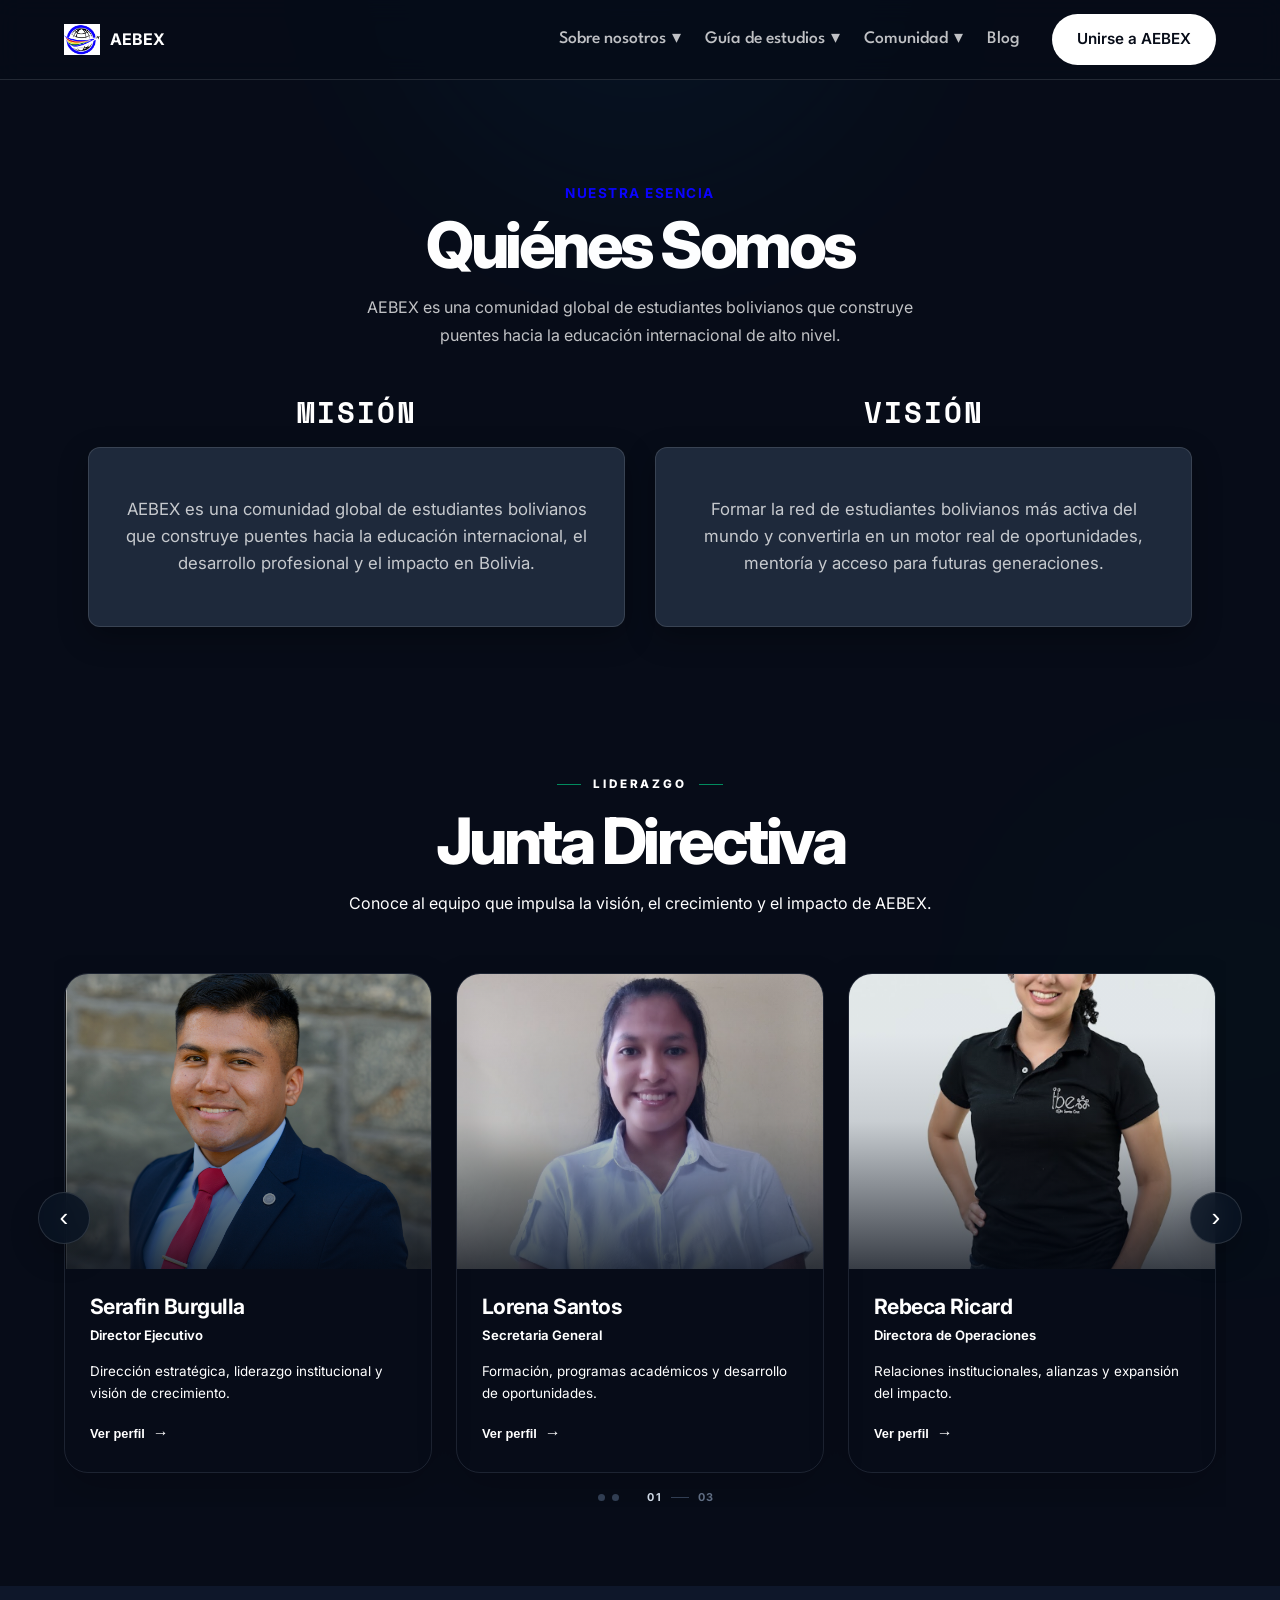
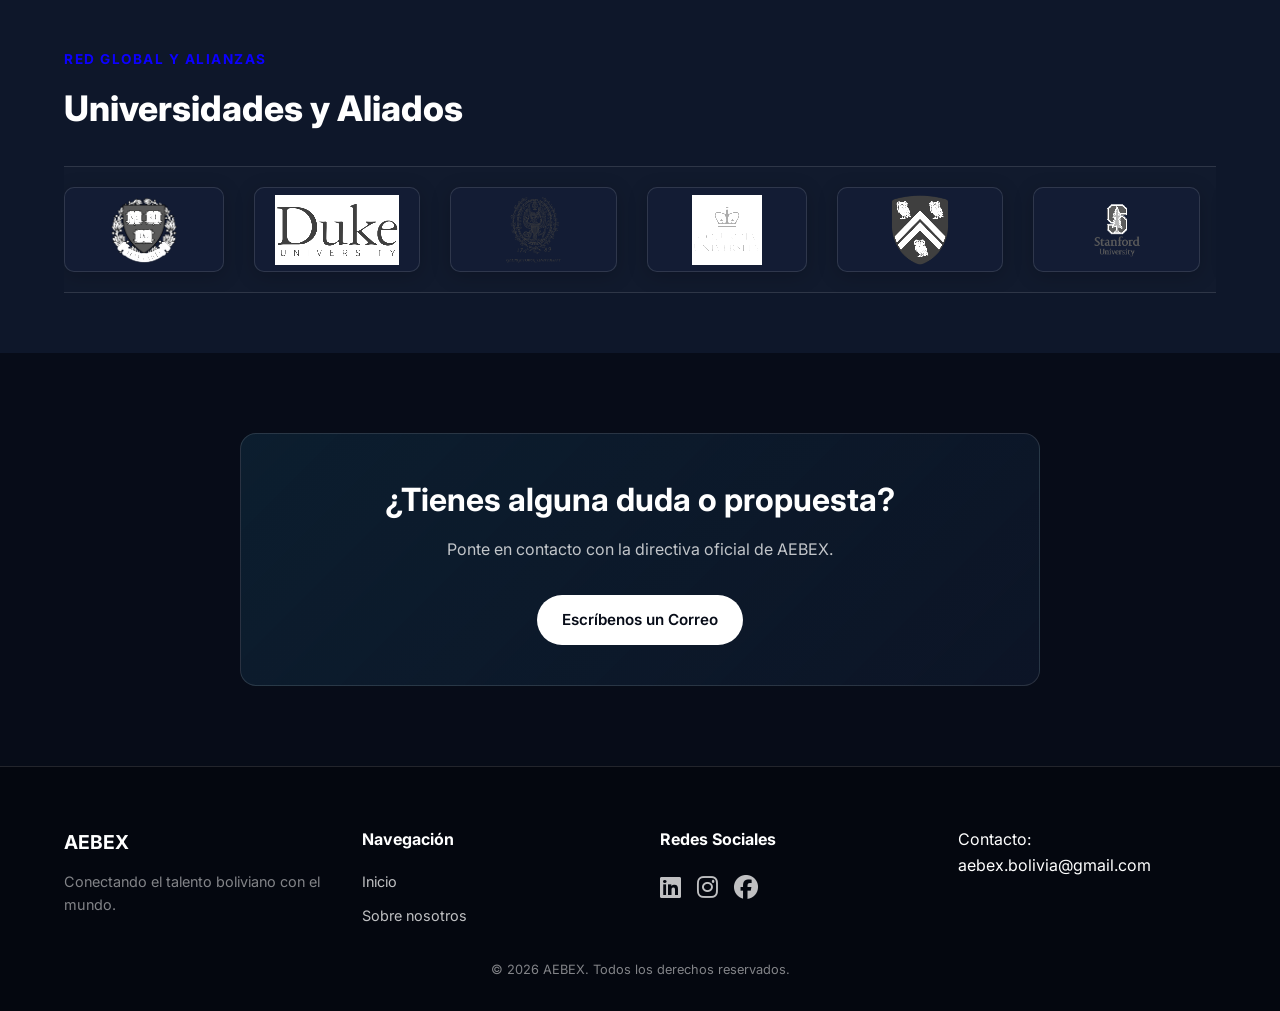
==== about-us.html @ dd05e96b "Initial commit" ====
<!DOCTYPE html>
<html lang="es">
<head>
    <meta charset="UTF-8">
    <meta name="viewport" content="width=device-width, initial-scale=1.0">
    <title>Sobre Nosotros - AEBEX</title>
    <link rel="stylesheet" href="styles.css">
    <link
      href="https://fonts.googleapis.com/css2?family=Inter:wght@300;400;500;600;700;800&family=Space+Mono:wght@700&display=swap"
      rel="stylesheet"
    />
    <link rel="preconnect" href="https://fonts.googleapis.com" />
    <link rel="preconnect" href="https://fonts.gstatic.com" crossorigin />
    <link
      href="https://fonts.googleapis.com/css2?family=League+Spartan:wght@600;700&family=Lexend+Deca:wght@400;500&family=Open+Sans:wght@700;800&display=swap"
      rel="stylesheet"
    />
    <!--esto es para los logos de facebook, instagram y linkedin-->
    <link
      rel="stylesheet"
      href="https://cdnjs.cloudflare.com/ajax/libs/font-awesome/6.4.0/css/all.min.css"
    />
    <link
      rel="stylesheet"
      href="https://cdn.jsdelivr.net/npm/jsvectormap/dist/css/jsvectormap.min.css"
    />
</head>
<body>

    <!-- HEADER / NAVEGACIÓN -->
    
     <header class="header">
      <div class="nav-container">
        <a href="index.html" class="logo-link">
          <img src="assets/logo.png" alt="AEBEX Logo" class="logo-img" />
          <span>AEBEX</span>
        </a>

        <button class="hamburger-btn" id="hamburgerBtn" aria-label="Abrir menú">
          <span></span>
          <span></span>
          <span></span>
        </button>

        <nav class="nav-menu" id="navMenu">
          <ul class="nav-list">
            <li class="dropdown">
              <a href="about-us.html" class="dropdown-trigger"
                >Sobre nosotros <span class="arrow">▾</span></a
              >
              <ul class="dropdown-menu">
                <li><a href="about-us.html">Quiénes somos</a></li>
                <li><a href="about-us.html">Equipo y Directiva</a></li>
                <li><a href="about-us.html">Contacto</a></li>
                <li><a href="about-us.html">Aliados</a></li>
              </ul>
            </li>

            <li class="dropdown">
              <a href="#guide" class="dropdown-trigger"
                >Guía de estudios <span class="arrow">▾</span></a
              >
              <ul class="dropdown-menu">
                <li>
                  <a href="#guide" onclick="switchGuideTab('usa')"
                    >Destino: EE. UU.</a
                  >
                </li>
                <li><a href="#scholarships">Directorio de Becas</a></li>
                <li><a href="#resources">Recursos Descargables</a></li>
              </ul>
            </li>

            <li class="dropdown">
              <a href="#community" class="dropdown-trigger"
                >Comunidad <span class="arrow">▾</span></a
              >
              <ul class="dropdown-menu">
                <li><a href="#mentors">Programa de mentores</a></li>
                <li><a href="#projects">Proyectos e investigaciones</a></li>
              </ul>
            </li>

            <li><a href="#blog">Blog</a></li>
          </ul>

          <a href="#join" class="btn btn-primary btn-nav">Unirse a AEBEX</a>
        </nav>
      </div>
    </header>

    <main style="padding-top: calc(var(--header-height) + 40px);">

        <!-- SECCIÓN: QUIÉNES SOMOS -->
        <section id="quienes-somos" class="purpose-section">
            <div class="container">
                <div class="section-header center">
                    <span class="badge-blue">Nuestra Esencia</span>
                    <h2 class="section-title">Quiénes Somos</h2>
                    <p style="color: var(--color-text-subtle); max-width: 600px; margin: 0 auto;">
                        AEBEX es una comunidad global de estudiantes bolivianos que construye puentes hacia la educación internacional de alto nivel.
                    </p>
                </div>
              
        <div class="container">
          <div class="purpose-grid">
            <div class="purpose-card">
              <h2 class="mono-header">MISIÓN</h2>
              <div class="card-shape-container">
                <p>
                  AEBEX es una comunidad global de estudiantes bolivianos que
                  construye puentes hacia la educación internacional, el
                  desarrollo profesional y el impacto en Bolivia.
                </p>
              </div>
            </div>

            <div class="purpose-card">
              <h2 class="mono-header">VISIÓN</h2>
              <div class="card-shape-container">
                <p>
                  Formar la red de estudiantes bolivianos más activa del mundo y
                  convertirla en un motor real de oportunidades, mentoría y
                  acceso para futuras generaciones.
                </p>
              </div>
            </div>
          </div>
        </div>
     
            </div>
        </section>

        <!-- SECCIÓN: JUNTA DIRECTIVA -->
       
        <section id="directiva" class="community-section">
           

        <div class="ambient ambient-one"></div>
    <div class="ambient ambient-two"></div>

    <div class="container">

        <!-- HEADER -->
        <header class="section-header">

            <div class="eyebrow">
                <span class="eyebrow-line"></span>
                Liderazgo
                <span class="eyebrow-line"></span>
            </div>

            <h2>
                Junta <span>Directiva</span>
            </h2>

            <p>
                Conoce al equipo que impulsa la visión,
                el crecimiento y el impacto de AEBEX.
            </p>

        </header>


        <!-- CAROUSEL -->
        <div class="team-carousel">

            <button
                class="nav-button nav-prev"
                id="prevBtn"
                aria-label="Miembro anterior"
            >
                <span>‹</span>
            </button>


            <div class="carousel-window">

                <div
                    class="team-track"
                    id="teamTrack"
                >


                    <!-- PERSONA 1 -->

                    <article class="member-card">

                        <div class="member-image">

                            <img
                                src="assets/directiva/serafin-director.png"
                                alt="Serafin Burgulla"
                            >

                            <div class="image-overlay"></div>
                           
                        </div>


                        <div class="member-info">

                            <h3>
                                Serafin Burgulla
                            </h3>

                            <p class="member-role">
                                Director Ejecutivo
                            </p>

                            <p class="member-summary">
                                Dirección estratégica, liderazgo institucional
                                y visión de crecimiento.
                            </p>

                            <button
                                class="profile-button"
                                data-member="0"
                            >
                                Ver perfil
                                <span>→</span>
                            </button>

                        </div>

                    </article>



                    <!-- PERSONA 2 -->

                    <article class="member-card">

                        <div class="member-image">

                            <img
                                src="assets/directiva/lorena-santos-secretaria.png"
                                alt="Lorena Santos"
                            >

                            <div class="image-overlay"></div>


                        </div>


                        <div class="member-info">

                            <h3>
                                Lorena Santos
                            </h3>

                            <p class="member-role">
                                Secretaria General
                            </p>

                            <p class="member-summary">
                                Formación, programas académicos
                                y desarrollo de oportunidades.
                            </p>

                            <button
                                class="profile-button"
                                data-member="1"
                            >
                                Ver perfil
                                <span>→</span>
                            </button>

                        </div>

                    </article>



                    <!-- PERSONA 3 -->

                    <article class="member-card">

                        <div class="member-image">

                            <img
                                src="assets/directiva/rebeca-ricard-operaciones.png"
                                alt="Lucía Mamani"
                            >

                            <div class="image-overlay"></div>
                        </div>


                        <div class="member-info">

                            <h3>
                                Rebeca Ricard
                            </h3>

                            <p class="member-role">
                                Directora de Operaciones
                            </p>

                            <p class="member-summary">
                                Relaciones institucionales,
                                alianzas y expansión del impacto.
                            </p>

                            <button
                                class="profile-button"
                                data-member="2"
                            >
                                Ver perfil
                                <span>→</span>
                            </button>

                        </div>

                    </article>



                    <!-- PERSONA 4 -->

                    <article class="member-card">

                        <div class="member-image">

                            <img
                                src="assets/directiva/daniela-loayza-rrhh.png"
                                alt="Daniela Loayza"
                            >

                            <div class="image-overlay"></div>

                        </div>


                        <div class="member-info">

                            <h3>
                                Daniela Loayza
                            </h3>

                            <p class="member-role">
                                Directora Legal
                            </p>

                            <p class="member-summary">
                                RR&HH
                            </p>

                            <button
                                class="profile-button"
                                data-member="3"
                            >
                                Ver perfil
                                <span>→</span>
                            </button>

                        </div>

                    </article>

                    <!-- PERSONA 5 -->

                    <article class="member-card">

                        <div class="member-image">

                            <img
                                src="assets/directiva/nataly-aucachi-tecno.png"
                                alt="Natali Aucachi"
                            >

                            <div class="image-overlay"></div>

                        </div>


                        <div class="member-info">

                            <h3>
                                Natali Aucachi
                            </h3>

                            <p class="member-role">
                                Directora de Tecnologia
                            </p>

                            <p class="member-summary">
                                Tecnologia, Innovación
                            </p>

                            <button
                                class="profile-button"
                                data-member="4"
                            >
                                Ver perfil
                                <span>→</span>
                            </button>

                        </div>

                    </article>


                </div>

            </div>


            <!-- ARROWS -->

            <button
                class="nav-button nav-next"
                id="nextBtn"
                aria-label="Siguiente miembro"
            >
                <span>›</span>
            </button>

        </div>


        <!-- DOTS -->

        <div class="carousel-footer">

            <div
                class="carousel-dots"
                id="carouselDots"
            ></div>

            <div class="carousel-counter">

                <span id="currentNumber">
                    01
                </span>

                <i></i>

                <span id="totalNumber">
                    02
                </span>

            </div>

        </div>

    </div>

</section>


<!-- MODAL -->

<div
    class="modal"
    id="profileModal"
    aria-hidden="true"
>

    <div
        class="modal-backdrop"
        data-close-modal
    ></div>


    <div
        class="modal-dialog"
        role="dialog"
        aria-modal="true"
    >

        <button
            class="modal-close"
            id="modalClose"
            aria-label="Cerrar perfil"
        >
            ×
        </button>


        <div class="modal-photo">

            <img
                id="modalImage"
                src=""
                alt=""
            >

        </div>


        <div class="modal-content">

            <span class="modal-label">
                Junta Directiva · AEBEX
            </span>

            <h2 id="modalName"></h2>

            <p
                class="modal-role"
                id="modalRole"
            ></p>

            <p
                id="modalDescription"
            ></p>

        </div>

    </div>

</div>

        <!-- SECCIÓN: CARRUSEL AUTOMÁTICO DE UNIVERSIDADES Y ALIANZAS -->
        <section id="aliados" class="guide-section" style="padding: 60px 0; overflow: hidden;">
            <div class="container center">
                <span class="badge-blue">Red Global y Alianzas</span>
                <h2 class="section-title" style="margin-bottom: 30px;">Universidades y Aliados</h2>
                
                <div class="infinite-carousel">
                    <div class="carousel-track" id="infiniteTrack">
                        <!-- Inyectado por JavaScript -->
                    </div>
                </div>
            </div>
        </section>

        <!-- SECCIÓN: CONTACTO -->
        <section id="contacto" class="join-section">
            <div class="glass-card-cta">
                <h2>¿Tienes alguna duda o propuesta?</h2>
                <p>Ponte en contacto con la directiva oficial de AEBEX.</p>
                <a href="mailto:contacto@aebex.org" class="btn btn-primary">Escríbenos un Correo</a>
            </div>
        </section>

    </main>

    <!-- FOOTER -->
    <footer class="footer">
        <div class="container footer-grid">
            <div class="footer-brand">
                <span style="font-weight: 700; font-size: 1.2rem; color: #fff;">AEBEX</span>
                <p>Conectando el talento boliviano con el mundo.</p>
            </div>
            <div class="footer-links">
                <h4>Navegación</h4>
                <ul>
                    <li><a href="index.html">Inicio</a></li>
                    <li><a href="sobre-nosotros.html">Sobre nosotros</a></li>
                </ul>
            </div>
            <div class="footer-social">
            <h4>Redes Sociales</h4>
              <div class="social-links">
              <a href="https://www.linkedin.com/company/aebex/posts/?feedView=all" target="_blank" rel="noopener noreferrer" aria-label="LinkedIn">
                <i class="fab fa-linkedin"></i>
              </a>
    
              <a href="https://www.instagram.com/aebex.bo?fbclid=IwY2xjawT4FDhwZG9mBWV4dG4DYWVtAjEwAGJyaWQRMWRmVjB1WVhLblVONE5TaWVzcnRjBmFwcF9pZBAyMjIwMzkxNzg4MjAwODkyAAEecO5hH4qMv9f-wYRICG1TQyoq3o-Iec5cQVyUMCGh1n2n647mAy46eArLuLk_aem_Qwu4z-uOAVK5Y1JRj36t3g" target="_blank" rel="noopener noreferrer" aria-label="Instagram">
                <i class="fab fa-instagram"></i>
              </a>
  
              <a href="https://www.facebook.com/aebex.bo" target="_blank" rel="noopener noreferrer" aria-label="Facebook">
                <i class="fab fa-facebook"></i>
              </a>
            </div>
            </div>
            <p class="support-email">
              Contacto: <span>aebex.bolivia@gmail.com</span>
            </p>
          </div>
            </div>
        </div>
        <div class="container copyright" style="text-align: center; color: var(--color-text-muted);">
            &copy; 2026 AEBEX. Todos los derechos reservados.
        </div>
    </footer>

    <!-- SCRIPT DE JAVASCRIPT -->
    <script src="js/script.js"></script>
    
</body>
</html>
</html>
---- styles.css ----
:root {
    /* Paleta de colores - Dark Theme */
    --bg-primary: #070C18;       /* Azul noche ultra profundo (Fondo general) */
    --bg-secondary: #0E172A;     /* Azul noche medio para tarjetas */
    --bg-card: rgba(20, 31, 56, 0.7); /* Contenedor traslúcido glassmorphism */
    
    --color-white: #FFFFFF;
    --color-text-subtle: rgba(255, 255, 255, 0.75);
    --color-text-muted: rgba(255, 255, 255, 0.5);
    
    /* Acentos */
    --accent-blue: #0C00FF;  
    --accent-blue-brillante:#00CFFA;   /* Celeste brillante  */
    --accent-blue-hover: #0284C7;
    --accent-green: #22C55E;     /* Verde brillante para 'Historias que inspiran' */
    --border-subtle: rgba(255, 255, 255, 0.12);
    
    /* Tipografía */
    --font-main: 'Inter', system-ui, -apple-system, sans-serif;
    --font-mono: 'Space Mono', monospace;

    /* Layout */
    --max-width: 1200px;
    --header-height: 80px;
    --radius-lg: 16px;
    --radius-md: 10px;
    --transition-fast: 0.25s ease;
}

/* Reset básico */
*, *::before, *::after {
    box-sizing: border-box;
    margin: 0;
    padding: 0;
}

html {
    scroll-behavior: smooth;
}

body {
    background-color: var(--bg-primary);
    color: var(--color-white);
    font-family: var(--font-main);
    line-height: 1.6;
    overflow-x: hidden;
}

a {
    color: inherit;
    text-decoration: none;
    transition: color var(--transition-fast);
}

ul {
    list-style: none;
}

img {
    max-width: 100%;
    display: block;
}

.container {
    max-width: var(--max-width);
    margin: 0 auto;
    padding: 0 24px;
    width: 100%;
}

/* ==========================================================================
   2. COMPONENTES REUTILIZABLES & BOTONES
   ========================================================================== */
.btn {
    display: inline-flex;
    align-items: center;
    justify-content: center;
    padding: 12px 24px;
    border-radius: 30px;
    font-weight: 600;
    font-size: 0.95rem;
    cursor: pointer;
    border: 1px solid transparent;
    transition: all var(--transition-fast);
}

.btn-primary {
    background-color: var(--color-white);
    color: var(--bg-primary);
}

.btn-primary:hover {
    background-color: var(--accent-blue);
    color: var(--color-white);
    box-shadow: 0 0 20px rgba(56, 189, 248, 0.4);
}

.btn-secondary {
    background-color: rgba(255, 255, 255, 0.08);
    color: var(--color-white);
    border-color: var(--border-subtle);
}

.btn-secondary:hover {
    background-color: rgba(255, 255, 255, 0.18);
}

.btn-outline {
    background: transparent;
    border: 1px solid var(--accent-blue);
    color: var(--accent-blue);
}

.btn-outline:hover {
    background: var(--accent-blue);
    color: var(--color-white);
}

.btn-link {
    background: none;
    border: none;
    color: var(--accent-blue-brillante);
    font-weight: 600;
    cursor: pointer;
    padding: 0;
}

.btn-link:hover {
    text-decoration: underline;
}

/* Badges y etiquetas */
.badge-green {
    color: var(--accent-green);
    font-size: 0.85rem;
    font-weight: 700;
    letter-spacing: 1.5px;
    text-transform: uppercase;
}

.badge-blue {
    color: var(--accent-blue);
    font-size: 0.85rem;
    font-weight: 700;
    letter-spacing: 1.5px;
    text-transform: uppercase;
}

.section-title {
    font-size: clamp(1.8rem, 4vw, 2.2rem);
    font-weight: 800;
    margin-top: 8px;
    margin-bottom: 12px;
}

.section-header.center {
    text-align: center;
    margin-bottom: 40px;
}

.mono-header {
    font-family: var(--font-mono);
    font-size: clamp(1.4rem, 3vw, 1.8rem);
    letter-spacing: 2px;
    margin-bottom: 12px;
    color: var(--color-white);
    text-align: center;
}

/* ==========================================================================
   3. HEADER & NAVBAR
   ========================================================================== */
.header {
    position: fixed;
    top: 0;
    left: 0;
    width: 100%;
    height: var(--header-height);
    background-color: rgba(7, 12, 24, 0.85);
    backdrop-filter: blur(12px);
    border-bottom: 1px solid var(--border-subtle);
    z-index: 1000;
}

.nav-container {
    max-width: var(--max-width);
    margin: 0 auto;
    padding: 0 24px;
    height: 100%;
    display: flex;
    align-items: center;
    justify-content: space-between;
}

.logo-link {
  display: inline-flex;
  align-items: center;
  gap: 10px;
  text-decoration: none;
  color: #ffffff;
  font-weight: bold;
}

.logo-img {
  height: 32px;
  width: auto;
  object-fit: contain;
}

.brand-name {
  color: #ffffff;
  font-size: clamp(2rem, 4vw, 3rem);
  font-family: 'Open Sans', sans-serif;
  font-weight: 700;
}

.nav-menu {
    display: flex;
    align-items: center;
    gap: 32px;
}

.nav-list {
    display: flex;
    align-items: center;
    gap: 24px;
    font-family: 'League Spartan', sans-serif;
    font-weight: 600;
}

.nav-list a {
    font-weight: 500;
    color: var(--color-text-subtle);
    font-size: 1.1rem;
}

.nav-list a:hover {
    color: var(--color-white);
}

/* Dropdown styling */
.dropdown {
    position: relative;
}

.dropdown-trigger {
    display: flex;
    align-items: center;
    gap: 6px;
    cursor: pointer;
}

.dropdown-menu {
    position: absolute;
    top: 100%;
    left: 0;
    min-width: 220px;
    background-color: var(--bg-secondary);
    border: 1px solid var(--border-subtle);
    border-radius: var(--radius-md);
    padding: 12px 0;
    box-shadow: 0 10px 30px rgba(0,0,0,0.5);
    opacity: 0;
    visibility: hidden;
    transform: translateY(10px);
    transition: all var(--transition-fast);
}

.dropdown:hover .dropdown-menu {
    opacity: 1;
    visibility: visible;
    transform: translateY(0);
}

.dropdown-menu li a {
    display: block;
    padding: 8px 20px;
    font-size: 0.9rem;
}

.dropdown-menu li a:hover {
    background-color: #ffffff0d;
    color: var(--accent-blue-brillante);
}

/* Botón Hamburguesa Móvil */
.hamburger-btn {
    display: none;
    flex-direction: column;
    gap: 6px;
    background: none;
    border: none;
    cursor: pointer;
}

.hamburger-btn span {
    width: 26px;
    height: 2px;
    background-color: var(--color-white);
    transition: var(--transition-fast);
}

/* ==========================================================================
   4. HERO SECTION (BANNER)
   ========================================================================== */
.hero-section {
    padding-top: calc(var(--header-height) + 40px);
    padding-bottom: 60px;
    max-width: var(--max-width);
    margin: 0 auto;
    padding-left: 24px;
    padding-right: 24px;
}

.hero-grid {
    display: grid;
    grid-template-columns: repeat(auto-fit, minmax(280px, 1fr));
    gap: 40px;
    align-items: center;
}

.hero-title {
    font-size: clamp(2.2rem, 5vw, 3.2rem);
    font-weight: 800;
    line-height: 1.15;
    margin-bottom: 16px;
    color: var(--color-white);
}

.hero-subtitle {
    font-size: clamp(1.1rem, 2vw, 1.25rem);
    color: var(--color-text-subtle);
    margin-bottom: 12px;
    font-style: italic;
}

.hero-description {
    font-size: 1.1rem;
    color: var(--color-text-muted);
    margin-bottom: 32px;
    max-width: 520px;
}

.hero-actions {
    display: flex;
    gap: 16px;
    flex-wrap: wrap;
}

.hero-visual {
    width: 100%;
    display: flex;
    justify-content: center;
    align-items: center;
}

.map-wrapper {
    width: 100%;
    max-width: 550px;
    height: 380px;
    background: rgba(14, 23, 42, 0.6);
    border: 1px solid var(--border-subtle);
    border-radius: var(--radius-lg);
    padding: 16px;
    box-shadow: 0 0 30px rgba(56, 189, 248, 0.15);
}

#world-map {
    width: 100%;
    height: 100%;
}

.jvm-tooltip {
    background-color: var(--bg-secondary) !important;
    border: 1px solid var(--accent-blue) !important;
    color: var(--color-white) !important;
    font-family: var(--font-main) !important;
    padding: 6px 12px !important;
    border-radius: 8px !important;
    font-size: 0.85rem !important;
}

/* ==========================================================================
   5. PROPÓSITO: MISIÓN Y VISIÓN
   ========================================================================== */
.purpose-section {
    padding: 60px 0;
}

.purpose-grid {
    display: grid;
    grid-template-columns: repeat(auto-fit, minmax(280px, 1fr));
    gap: 30px;
}

.card-shape-container {
    background: #1e293b;
    padding: 32px;
    border-radius: 12px;
    border: 1px solid var(--border-subtle);
    min-height: 180px;
    display: flex;
    align-items: center;
    justify-content: center;
    text-align: center;
    color: var(--color-text-subtle);
    font-size: 1.05rem;
    box-shadow: 0 10px 30px rgba(0,0,0,0.3);
}

/* ==========================================================================
   6. METRICAS / CIFRAS CLAVE
   ========================================================================== */
.metrics-section {
    padding: 50px 0;
    background-color: rgba(255, 255, 255, 0.02);
    border-top: 1px solid var(--border-subtle);
    border-bottom: 1px solid var(--border-subtle);
}

.metrics-grid {
    display: grid;
    grid-template-columns: repeat(auto-fit, minmax(200px, 1fr));
    justify-items: center;
    gap: 30px;
}

.metric-item {
    text-align: center;
}

.metric-number {
    display: block;
    font-size: 3rem;
    font-weight: 800;
    color: var(--accent-blue);
}

.metric-label {
    font-size: 0.95rem;
    color: var(--color-text-subtle);
}

/* ==========================================================================
   7. COMUNIDAD BOLIVIANA / HISTORIAS DESTACADAS (GRID AUTOMÁTICO MEJORADO)
   ========================================================================== */
.community-section {
    padding: 80px 0;
}

.community-grid {
    display: grid;
    /* Se adapta solo: si la pantalla es chica, baja a una columna; si es grande, pone varias */
    grid-template-columns: repeat(auto-fit, minmax(260px, 1fr));
    gap: 24px;
    margin-top: 40px;
}

.profile-card {
    background-color: var(--bg-card);
    border: 1px solid var(--border-subtle);
    border-radius: var(--radius-lg);
    overflow: hidden;
    transition: transform var(--transition-fast);
}

.profile-card:hover {
    transform: translateY(-8px);
}

.profile-image {
    position: relative;
    height: 220px;
}

.profile-image img {
    width: 100%;
    height: 100%;
    object-fit: cover;
}

.country-tag {
    position: absolute;
    bottom: 12px;
    left: 12px;
    background: rgba(0, 0, 0, 0.7);
    backdrop-filter: blur(8px);
    padding: 4px 10px;
    border-radius: 20px;
    font-size: 0.8rem;
}

.profile-info {
    padding: 20px;
}

.profile-info h3 {
    font-size: 1.1rem;
    margin-bottom: 4px;
}

.study-field {
    display: block;
    font-size: 0.85rem;
    color: var(--accent-blue-hover);
    margin-bottom: 12px;
}

.profile-info p {
    font-size: 0.9rem;
    color: var(--color-text-subtle);
    font-style: italic;
}

/* ==========================================================================
   8. GUÍA DE ESTUDIOS (PESTAÑAS / TABS INTERACTIVAS)
   ========================================================================== */
.guide-section {
    padding: 80px 0;
    background-color: var(--bg-secondary);
}

.tabs-wrapper {
    max-width: 900px;
    margin: 0 auto;
}

.tabs-header {
    display: flex;
    justify-content: center;
    flex-wrap: wrap;
    gap: 12px;
    margin-bottom: 30px;
}

.tab-btn {
    background: transparent;
    border: 1px solid var(--border-subtle);
    color: var(--color-text-subtle);
    padding: 12px 24px;
    border-radius: 30px;
    cursor: pointer;
    font-weight: 600;
    transition: var(--transition-fast);
}

.tab-btn.active, .tab-btn:hover {
    background-color: var(--accent-blue);
    color: var(--color-white);
    border-color: var(--accent-blue);
}

.tab-content {
    display: none;
}

.tab-content.active {
    display: block;
    animation: fadeIn 0.4s ease;
}

@keyframes fadeIn {
    from { opacity: 0; transform: translateY(10px); }
    to { opacity: 1; transform: translateY(0); }
}

.tab-panel-grid {
    display: grid;
    grid-template-columns: repeat(auto-fit, minmax(280px, 1fr));
    gap: 24px;
}

.panel-card {
    background: var(--bg-card);
    padding: 24px;
    border-radius: var(--radius-md);
    border: 1px solid var(--border-subtle);
}

.panel-card h3 {
    margin-bottom: 16px;
    font-size: 1.15rem;
    color: var(--accent-blue);
}

.panel-card ul {
    padding-left: 20px;
}

.panel-card ul li {
    list-style: disc;
    margin-bottom: 8px;
    color: var(--color-text-subtle);
}

/* ==========================================================================
   9. DIRECTORIO DE BECAS & FILTRO
   ========================================================================== */
.scholarships-section {
    padding: 80px 0;
}

.search-filter-box {
    max-width: 600px;
    margin: 0 auto 40px auto;
}

.search-input {
    width: 100%;
    padding: 16px 24px;
    border-radius: 30px;
    background: var(--bg-secondary);
    border: 1px solid var(--border-subtle);
    color: var(--color-white);
    font-size: 1rem;
    outline: none;
    transition: var(--transition-fast);
}

.search-input:focus {
    border-color: var(--accent-blue);
    box-shadow: 0 0 15px rgba(56, 189, 248, 0.2);
}

.scholarships-grid {
    display: grid;
    grid-template-columns: repeat(auto-fill, minmax(260px, 1fr));
    gap: 24px;
}

.scholarship-card {
    background: var(--bg-card);
    border: 1px solid var(--border-subtle);
    border-radius: var(--radius-md);
    padding: 24px;
    display: flex;
    flex-direction: column;
    justify-content: space-between;
    position: relative;
}

.card-badge {
    position: absolute;
    top: 20px;
    right: 20px;
    font-size: 0.75rem;
    background: rgba(255, 255, 255, 0.1);
    padding: 4px 8px;
    border-radius: 6px;
}

.scholarship-card h3 {
    margin-bottom: 12px;
    font-size: 1.2rem;
}

.scholarship-card p {
    font-size: 0.9rem;
    color: var(--color-text-subtle);
    margin-bottom: 20px;
}

.card-footer {
    display: flex;
    justify-content: space-between;
    align-items: center;
    font-size: 0.8rem;
    color: var(--color-text-muted);
}

/* ==========================================================================
   10. AGENDA DE EVENTOS & BLOG
   ========================================================================== */
.events-blog-section {
    padding: 80px 0;
    background-color: var(--bg-secondary);
}

.two-col-layout {
    display: grid;
    grid-template-columns: repeat(auto-fit, minmax(280px, 1fr));
    gap: 40px;
}

.sub-section-title {
    font-size: 1.5rem;
    margin-bottom: 24px;
}

.event-card {
    display: flex;
    gap: 16px;
    background: var(--bg-card);
    padding: 16px;
    border-radius: var(--radius-md);
    margin-bottom: 16px;
    border: 1px solid var(--border-subtle);
}

.event-date {
    background: var(--accent-blue);
    color: var(--color-white);
    padding: 12px;
    border-radius: 8px;
    text-align: center;
    display: flex;
    flex-direction: column;
    justify-content: center;
    min-width: 60px;
}

.event-date .day {
    font-size: 1.4rem;
    font-weight: 800;
    line-height: 1;
}

.event-date .month {
    font-size: 0.75rem;
    font-weight: 700;
}

.event-info h4 {
    font-size: 1rem;
    margin-bottom: 4px;
}

.event-info p {
    font-size: 0.85rem;
    color: var(--color-text-subtle);
}

.event-info .time {
    display: block;
    font-size: 0.8rem;
    color: var(--accent-blue);
    margin-top: 6px;
}

.blog-card {
    background: var(--bg-card);
    padding: 20px;
    border-radius: var(--radius-md);
    margin-bottom: 16px;
    border: 1px solid var(--border-subtle);
}

.blog-category {
    font-size: 0.75rem;
    color: var(--accent-green);
    text-transform: uppercase;
    font-weight: 700;
}

.blog-card h4 {
    margin: 8px 0;
}

.blog-excerpt {
    font-size: 0.85rem;
    color: var(--color-text-subtle);
}

/* ==========================================================================
   11. UNIRSE A AEBEX & FOOTER
   ========================================================================== */
.join-section {
    padding: 80px 0;
}

.glass-card-cta {
    background: linear-gradient(135deg, rgba(56, 189, 248, 0.1), rgba(14, 23, 42, 0.8));
    border: 1px solid var(--border-subtle);
    padding: 40px 20px;
    border-radius: var(--radius-lg);
    text-align: center;
    max-width: 800px;
    margin: 0 auto;
}

.glass-card-cta h2 {
    font-size: clamp(1.6rem, 3vw, 2rem);
    margin-bottom: 12px;
}

.glass-card-cta p {
    color: var(--color-text-subtle);
    margin-bottom: 32px;
}

.cta-form-wrapper {
    max-width: 500px;
    margin: 0 auto;
}

.form-row {
    display: flex;
    flex-wrap: wrap;
    gap: 12px;
    margin-bottom: 12px;
}

.form-input {
    width: 100%;
    padding: 14px 18px;
    border-radius: var(--radius-md);
    background: rgba(0, 0, 0, 0.3);
    border: 1px solid var(--border-subtle);
    color: var(--color-white);
    outline: none;
}

.form-input:focus {
    border-color: var(--accent-blue);
}

.full-width {
    width: 100%;
}

.footer {
    background: #04070f;
    padding: 60px 0 30px 0;
    border-top: 1px solid var(--border-subtle);
}

.footer-grid {
    display: grid;
    grid-template-columns: repeat(auto-fit, minmax(250px, 1fr));
    gap: 40px;
}

.footer-brand p {
    color: var(--color-text-muted);
    font-size: 0.9rem;
    margin-top: 12px;
}

.copyright {
    margin-top: 24px;
    font-size: 0.8rem;
}

.footer-links h4, .footer-social h4 {
    margin-bottom: 16px;
}

.footer-links ul li {
    margin-bottom: 8px;
}

.footer-links ul li a {
    color: var(--color-text-subtle);
    font-size: 0.9rem;
}

.social-links {
    display: flex;
    gap: 16px;
    align-items: center;
}

.social-links a {
    color: var(--color-text-subtle);
    font-size: 1.5rem;
    transition: color var(--transition-fast), transform var(--transition-fast);
}

.social-links a:hover {
    color: var(--accent-blue-brillante);
    transform: translateY(-3px);
}

/* MODAL SYSTEM */
.modal-backdrop {
    position: fixed;
    top: 0;
    left: 0;
    width: 100%;
    height: 100%;
    background: rgba(0,0,0,0.8);
    display: flex;
    align-items: center;
    justify-content: center;
    z-index: 2000;
    opacity: 0;
    pointer-events: none;
    transition: opacity var(--transition-fast);
}

.modal-backdrop.active {
    opacity: 1;
    pointer-events: all;
}

.modal-box {
    background: var(--bg-secondary);
    border: 1px solid var(--border-subtle);
    padding: 32px;
    border-radius: var(--radius-lg);
    max-width: 500px;
    width: 90%;
    position: relative;
}

.modal-close {
    position: absolute;
    top: 16px;
    right: 16px;
    background: none;
    border: none;
    color: var(--color-white);
    font-size: 1.2rem;
    cursor: pointer;
}

.modal-body-content {
    margin: 20px 0;
    color: var(--color-text-subtle);
}

/* ==========================================================================
   12. CARRUSELES Y ALIADOS
   ========================================================================== */
.infinite-carousel {
    position: relative;
    width: 100%;
    overflow: hidden;
    padding: 20px 0;
    background: rgba(255, 255, 255, 0.01);
    border-top: 1px solid var(--border-subtle);
    border-bottom: 1px solid var(--border-subtle);
}

.carousel-track {
    display: flex;
    gap: 30px;
    width: max-content;
    animation: scrollAnimation 25s linear infinite;
}

.carousel-track:hover {
    animation-play-state: paused;
}

.carousel-item {
    background: var(--bg-card);
    border: 1px solid var(--border-subtle);
    padding: 12px 20px;
    border-radius: var(--radius-md);
    display: flex;
    align-items: center;
    justify-content: center;
    min-width: 160px;
    height: 85px;
    box-shadow: 0 4px 20px rgba(0, 0, 0, 0.2);
}

.carousel-item img {
    max-height: 70px;
    width: auto;
    object-fit: contain;
    filter: grayscale(100%) brightness(200%);
    transition: filter var(--transition-fast);
}

.carousel-item:hover img {
    filter: grayscale(0%) brightness(100%);
}

@keyframes scrollAnimation {
    0% { transform: translateX(0); }
    100% { transform: translateX(calc(-50% - 15px)); }
}

/* Carrusel de la Directiva */
/* 1. Haz que el contenedor principal aproveche mejor el ancho */
.carrusel-directiva-wrapper {
    position: relative;
    display: flex;
    align-items: center;
    justify-content: center;
    gap: 15px;
    margin-top: 40px;
    width: 100%;
    max-width: 1000px;
    margin-left: auto;
    margin-right: auto;
    padding: 0 10px;
}

/* 2. Permite que el área visible de las tarjetas se expanda dinámicamente */
.carrusel-viewport {
    overflow: hidden;
    width: 100%;
    max-width: 850px; 
    padding: 10px 0;
}

/* 3. Ajusta el ancho de las tarjetas dentro del carrusel para que calcen perfecto */
.carrusel-track-dir .profile-card {
    /* Si quieres que se vean 3 tarjetas a la vez en pantallas grandes: */
    flex: 0 0 calc(33.333% - 14px);
    
    /* Si prefieres que se vean 2 tarjetas a la vez para que sean más grandes y sin espacios:
       flex: 0 0 calc(50% - 10px); */
       
    min-width: 240px; /* Evita que se encojan de más en móviles */
    background: var(--bg-card);
    border: 1px solid var(--border-subtle);
    border-radius: var(--radius-lg);
    overflow: hidden;
    box-shadow: 0 4px 20px rgba(0, 0, 0, 0.3);
    text-align: left;
}

.carrusel-track-dir {
    display: flex;
    transition: transform 0.4s cubic-bezier(0.25, 1, 0.5, 1);
    gap: 20px;
    padding: 0;
    margin: 0;
    list-style: none;
}


.carrusel-btn {
    background: var(--bg-card);
    border: 1px solid var(--border-subtle);
    color: #fff;
    width: 42px;
    height: 42px;
    border-radius: 50%;
    display: flex;
    align-items: center;
    justify-content: center;
    cursor: pointer;
    z-index: 10;
    flex-shrink: 0;
    transition: background 0.2s, border-color 0.2s;
}

.carrusel-btn:hover {
    background: var(--accent-blue);
    border-color: var(--accent-blue-brillante);
}

/* ==========================================================================
   RESPONSIVE DESIGN AUTOMÁTICO (MENÚ MÓVIL)
   ========================================================================== */
@media (max-width: 768px) {
    .hamburger-btn {
        display: flex;
    }

    .nav-menu {
        position: fixed;
        top: var(--header-height);
        right: -100%;
        width: 100%;
        height: calc(100vh - var(--header-height));
        background-color: var(--bg-primary);
        flex-direction: column;
        padding: 40px;
        transition: right var(--transition-fast);
        overflow-y: auto;
    }

    .nav-menu.active {
        right: 0;
    }

    .nav-list {
        flex-direction: column;
        width: 100%;
        align-items: flex-start;
    }

    .dropdown-menu {
        position: static;
        opacity: 1;
        visibility: visible;
        transform: none;
        box-shadow: none;
        background: transparent;
        border: none;
        display: none;
        padding-left: 20px;
    }

    .dropdown.active .dropdown-menu {
        display: block;
    }

    

    .carrusel-btn {
        width: 35px;
        height: 35px;
    }
}
/* =========================================================
   AEBEX — JUNTA DIRECTIVA
   ========================================================= */

.leadership {

    --team-bg: #050a14;
    --team-card: #0e192b;

    --team-text: #f7f9fc;
    --team-muted: #8d9bb0;

    --team-blue: #00a8ff;
    --team-green: #00d084;

    position: relative;

    min-height: 100vh;

    padding: 100px 32px 80px;

    display: flex;
    align-items: center;

    overflow: hidden;

    background:
        radial-gradient(
            circle at 50% -15%,
            rgba(0,168,255,.12),
            transparent 35rem
        ),
        var(--team-bg);

    color: var(--team-text);
}


/* =========================================================
   CONTAINER
   ========================================================= */

.leadership .container {

    position: relative;

    z-index: 2;

    width: min(1250px, 100%);

    margin: 0 auto;
}


/* =========================================================
   AMBIENT LIGHT
   ========================================================= */

.ambient {

    position: absolute;

    width: 500px;
    height: 500px;

    border-radius: 50%;

    filter: blur(100px);

    pointer-events: none;

    opacity: .4;
}


.ambient-one {

    top: -300px;

    left: 50%;

    transform:
        translateX(-50%);

    background:
        rgba(0,168,255,.1);
}


.ambient-two {

    bottom: -350px;

    right: -200px;

    background:
        rgba(0,208,132,.04);
}


/* =========================================================
   HEADER
   ========================================================= */

.section-header {

    text-align: center;

    margin-bottom: 55px;
}


.eyebrow {

    display: inline-flex;

    align-items: center;

    gap: 12px;

    margin-bottom: 16px;

    color: var(--team-green);

    font-size: .73rem;

    font-weight: 800;

    letter-spacing: .25em;

    text-transform: uppercase;
}


.eyebrow-line {

    width: 24px;

    height: 1px;

    background:
        rgba(0,208,132,.65);
}


.section-header h2 {

    margin-bottom: 18px;

    font-size:
        clamp(2.7rem, 5vw, 4.4rem);

    line-height: .98;

    letter-spacing: -.055em;

    font-weight: 800;
}


.section-header h2 span {

    color: var(--team-blue);
}


.section-header > p {

    width: min(640px, 100%);

    margin: auto;

    color: var(--team-muted);

    font-size: 1rem;

    line-height: 1.7;
}


/* =========================================================
   CAROUSEL
   ========================================================= */

.team-carousel {

    position: relative;

    width: 100%;
}


.carousel-window {

    overflow: hidden;

    margin: -18px -10px;

    padding:
        18px
        10px
        34px;
}


.team-track {

    display: flex;

    gap: 24px;

    transition:
        transform
        .7s
        cubic-bezier(.2,.75,.2,1);

    will-change: transform;
}


/* =========================================================
   CARD
   ========================================================= */

.member-card {

    position: relative;

    flex:
        0 0
        calc((100% - 48px) / 3);

    overflow: hidden;

    border:
        1px solid
        rgba(148,163,184,.16);

    border-radius: 24px;

    background:
        linear-gradient(
            145deg,
            rgba(255,255,255,.035),
            rgba(255,255,255,.008)
        ),
        var(--team-card);

    box-shadow:
        0 15px 40px
        rgba(0,0,0,.18);

    transition:
        transform .45s cubic-bezier(.2,.75,.2,1),
        border-color .45s ease,
        box-shadow .45s ease;
}


.member-card:hover {

    transform:
        translateY(-9px);

    border-color:
        rgba(0,168,255,.48);

    box-shadow:
        0 25px 60px
        rgba(0,0,0,.35),

        0 0 35px
        rgba(0,168,255,.06);
}


/* =========================================================
   PHOTO
   ========================================================= */

.member-image {

    position: relative;

    height: 295px;

    overflow: hidden;

    background: #111d31;
}


.member-image img {

    display: block;

    width: 100%;
    height: 100%;

    object-fit: cover;

    transition:
        transform
        .7s
        cubic-bezier(.2,.75,.2,1);
}


.member-card:hover
.member-image img {

    transform:
        scale(1.06);
}


/* IMAGE OVERLAY */

.image-overlay {

    position: absolute;

    inset: 0;

    background:
        linear-gradient(
            to bottom,
            rgba(3,8,18,.08) 20%,
            rgba(3,8,18,.18) 50%,
            rgba(3,8,18,.78) 100%
        );
}


/* =========================================================
   COUNTRY
   ========================================================= */

.country-badge {

    position: absolute;

    top: 17px;
    left: 17px;

    display: inline-flex;

    align-items: center;

    padding:
        8px
        12px;

    border:
        1px solid
        rgba(255,255,255,.1);

    border-radius: 999px;

    color: white;

    background:
        rgba(3,8,18,.72);

    backdrop-filter:
        blur(12px);

    font-size: .72rem;

    font-weight: 700;
}


/* =========================================================
   NUMBER
   ========================================================= */

.member-number {

    position: absolute;

    right: 18px;

    bottom: 16px;

    color:
        rgba(255,255,255,.42);

    font-size: .72rem;

    font-weight: 700;

    letter-spacing: .12em;
}


/* =========================================================
   CARD CONTENT
   ========================================================= */

.member-info {

    padding:
        25px
        25px
        27px;
}


.member-info h3 {

    margin-bottom: 7px;

    font-size: 1.32rem;

    line-height: 1.2;

    letter-spacing: -.025em;
}


.member-role {

    min-height: 21px;

    margin-bottom: 14px;

    color:
        var(--team-blue);

    font-size: .82rem;

    font-weight: 650;

    line-height: 1.4;
}


.member-summary {

    min-height: 44px;

    color:
        var(--team-muted);

    font-size: .84rem;

    line-height: 1.6;
}


/* =========================================================
   PROFILE BUTTON
   ========================================================= */

.profile-button {

    display: inline-flex;

    align-items: center;

    gap: 8px;

    margin-top: 19px;

    padding: 0;

    border: 0;

    background: transparent;

    color: white;

    cursor: pointer;

    font-size: .8rem;

    font-weight: 700;

    transition:
        gap .3s ease;
}


.profile-button span {

    color:
        var(--team-blue);

    font-size: 1rem;
}


.profile-button:hover {

    gap: 13px;
}


/* =========================================================
   ARROWS
   ========================================================= */

.nav-button {

    position: absolute;

    top: 43%;

    z-index: 5;

    width: 52px;
    height: 52px;

    display: grid;

    place-items: center;

    border:
        1px solid
        rgba(255,255,255,.13);

    border-radius: 50%;

    color: white;

    background:
        rgba(9,19,34,.86);

    backdrop-filter:
        blur(14px);

    cursor: pointer;

    box-shadow:
        0 12px 30px
        rgba(0,0,0,.22);

    transition:
        background .3s ease,
        border-color .3s ease,
        transform .3s ease;
}


.nav-button span {

    transform:
        translateY(-1px);

    font-size: 1.65rem;

    line-height: 1;
}


.nav-button:hover {

    background:
        var(--team-blue);

    border-color:
        var(--team-blue);
}


.nav-prev {

    left: -26px;
}


.nav-next {

    right: -26px;
}


.nav-prev:hover {

    transform:
        translate(-3px, -50%);
}


.nav-next:hover {

    transform:
        translate(3px, -50%);
}


/* =========================================================
   DOTS
   ========================================================= */

.carousel-footer {

    display: flex;

    align-items: center;

    justify-content: center;

    gap: 28px;
}


.carousel-dots {

    display: flex;

    align-items: center;

    gap: 7px;
}


.carousel-dot {

    width: 7px;

    height: 7px;

    border: 0;

    border-radius: 999px;

    background:
        #344258;

    cursor: pointer;

    transition:
        width .35s ease,
        background .35s ease;
}


.carousel-dot.active {

    width: 26px;

    background:
        var(--team-blue);
}


/* COUNTER */

.carousel-counter {

    display: flex;

    align-items: center;

    gap: 9px;

    color:
        #66758c;

    font-size: .68rem;

    font-weight: 700;

    letter-spacing: .12em;
}


.carousel-counter span:first-child {

    color:
        #dce6f3;
}


.carousel-counter i {

    display: block;

    width: 18px;

    height: 1px;

    background:
        #344258;
}


/* =========================================================
   MODAL
   ========================================================= */

.modal {

    position: fixed;

    inset: 0;

    z-index: 100;

    display: grid;

    place-items: center;

    padding: 22px;

    opacity: 0;

    visibility: hidden;

    transition:
        opacity .3s ease,
        visibility .3s ease;
}


.modal.is-open {

    opacity: 1;

    visibility: visible;
}


.modal-backdrop {

    position: absolute;

    inset: 0;

    background:
        rgba(1,5,12,.78);

    backdrop-filter:
        blur(13px);
}


.modal-dialog {

    position: relative;

    z-index: 2;

    display: grid;

    grid-template-columns:
        220px 1fr;

    gap: 30px;

    align-items: center;

    width:
        min(720px,100%);

    padding: 28px;

    border:
        1px solid
        rgba(148,163,184,.18);

    border-radius: 26px;

    background:
        #0b1527;

    box-shadow:
        0 35px 100px
        rgba(0,0,0,.55);

    transform:
        translateY(20px)
        scale(.97);

    transition:
        transform .4s ease;
}


.modal.is-open
.modal-dialog {

    transform:
        translateY(0)
        scale(1);
}


.modal-photo {

    width: 220px;

    height: 250px;

    overflow: hidden;

    border-radius: 18px;
}


.modal-photo img {

    width: 100%;
    height: 100%;

    object-fit: cover;
}


.modal-content {

    padding-right: 20px;
}


.modal-label {

    display: inline-block;

    margin-bottom: 13px;

    color:
        var(--team-green);

    font-size: .68rem;

    font-weight: 800;

    letter-spacing: .13em;

    text-transform: uppercase;
}


.modal-content h2 {

    margin-bottom: 8px;

    font-size: 2rem;

    letter-spacing: -.04em;
}


.modal-role {

    margin-bottom: 19px;

    color:
        var(--team-blue);

    font-size: .88rem;

    font-weight: 650;
}


.modal-content > p:last-child {

    color:
        var(--team-muted);

    font-size: .9rem;

    line-height: 1.8;
}


.modal-close {

    position: absolute;

    top: 16px;
    right: 16px;

    width: 38px;
    height: 38px;

    display: grid;

    place-items: center;

    border:
        1px solid
        rgba(255,255,255,.12);

    border-radius: 50%;

    color: white;

    background:
        rgba(255,255,255,.04);

    cursor: pointer;

    font-size: 1.35rem;
}


/* =========================================================
   RESPONSIVE
   ========================================================= */

@media (max-width: 1150px) {

    .member-card {

        flex-basis:
            calc((100% - 24px) / 2);
    }

    .nav-prev {

        left: -12px;
    }

    .nav-next {

        right: -12px;
    }
}


@media (max-width: 760px) {

    .leadership {

        padding:
            72px
            18px
            55px;
    }

    .section-header {

        margin-bottom: 36px;
    }

    .member-card {

        flex-basis: 100%;
    }

    .member-image {

        height: 330px;
    }

    .nav-button {

        width: 44px;
        height: 44px;
    }

    .nav-prev {

        left: 4px;
    }

    .nav-next {

        right: 4px;
    }

    .modal-dialog {

        grid-template-columns: 1fr;

        text-align: center;

        padding:
            25px
            20px
            30px;
    }

    .modal-photo {

        width: 145px;

        height: 165px;

        margin: auto;
    }

    .modal-content {

        padding-right: 0;
    }
}
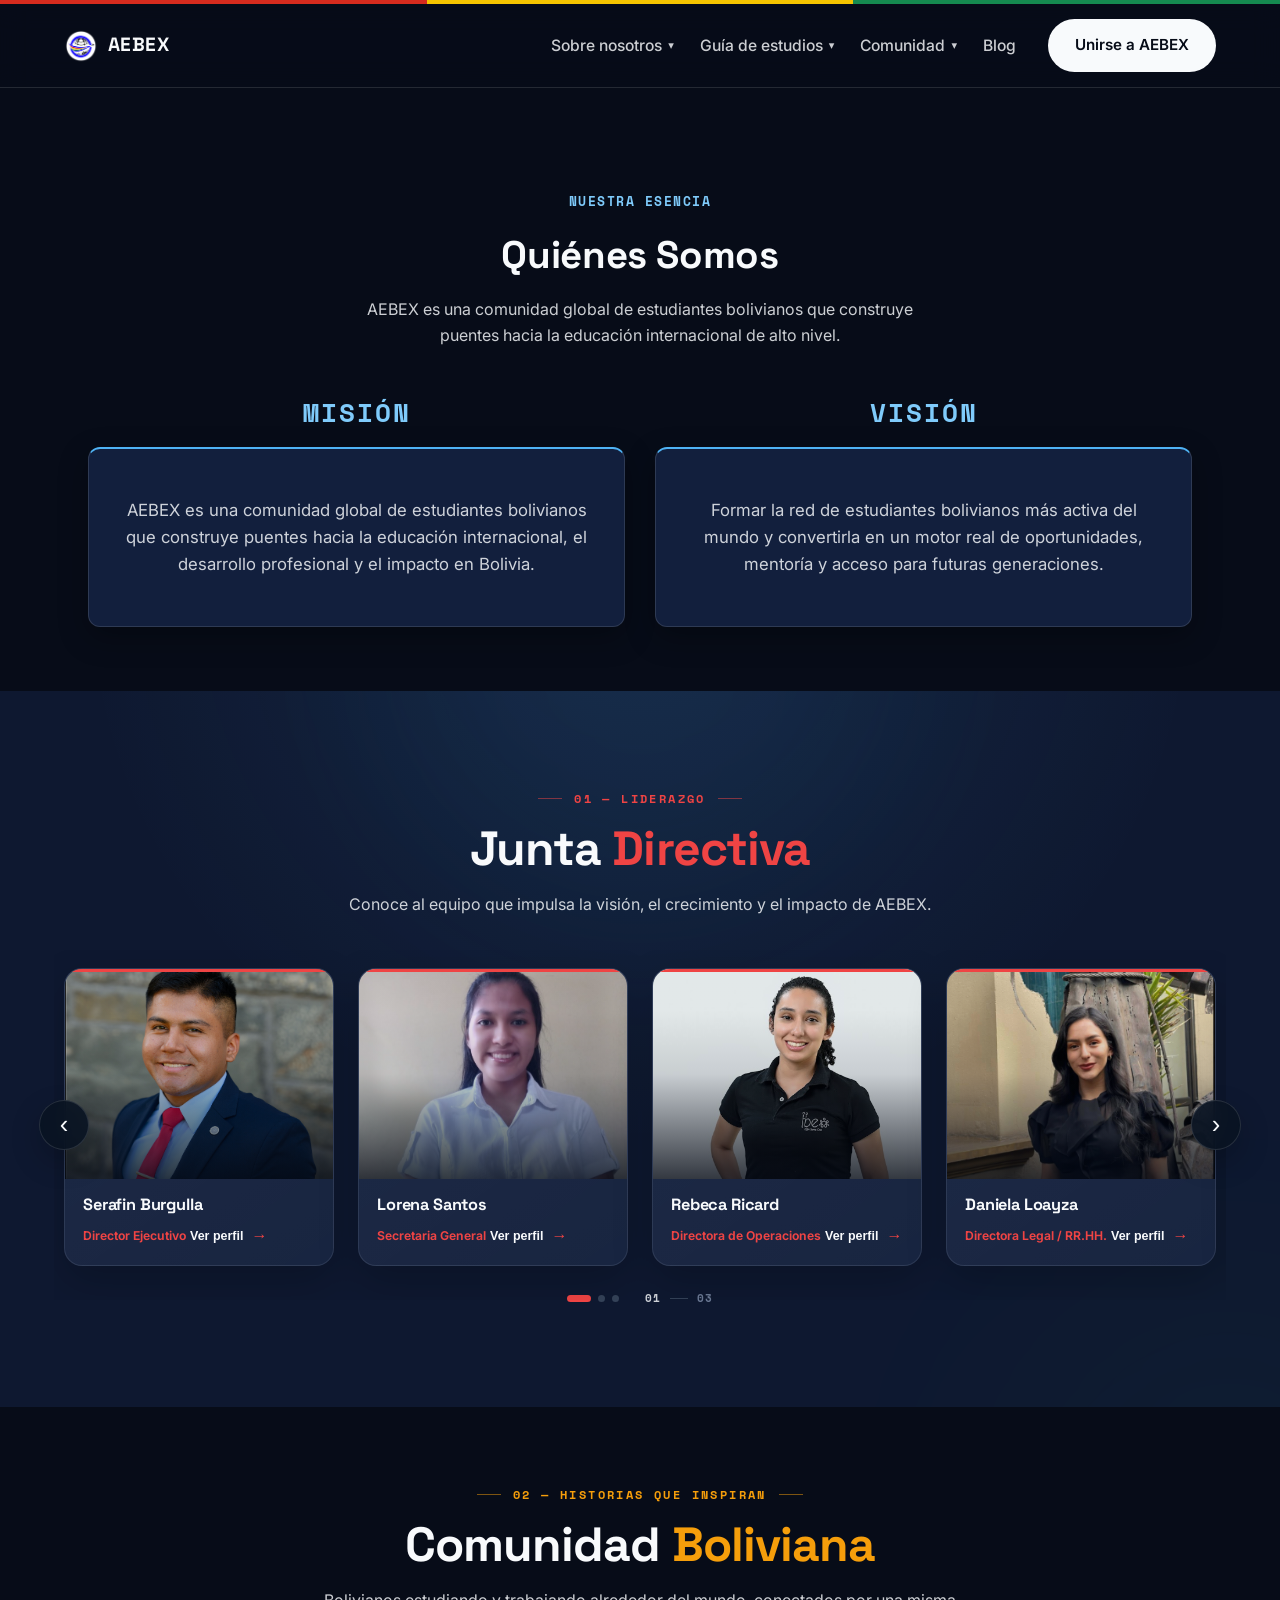
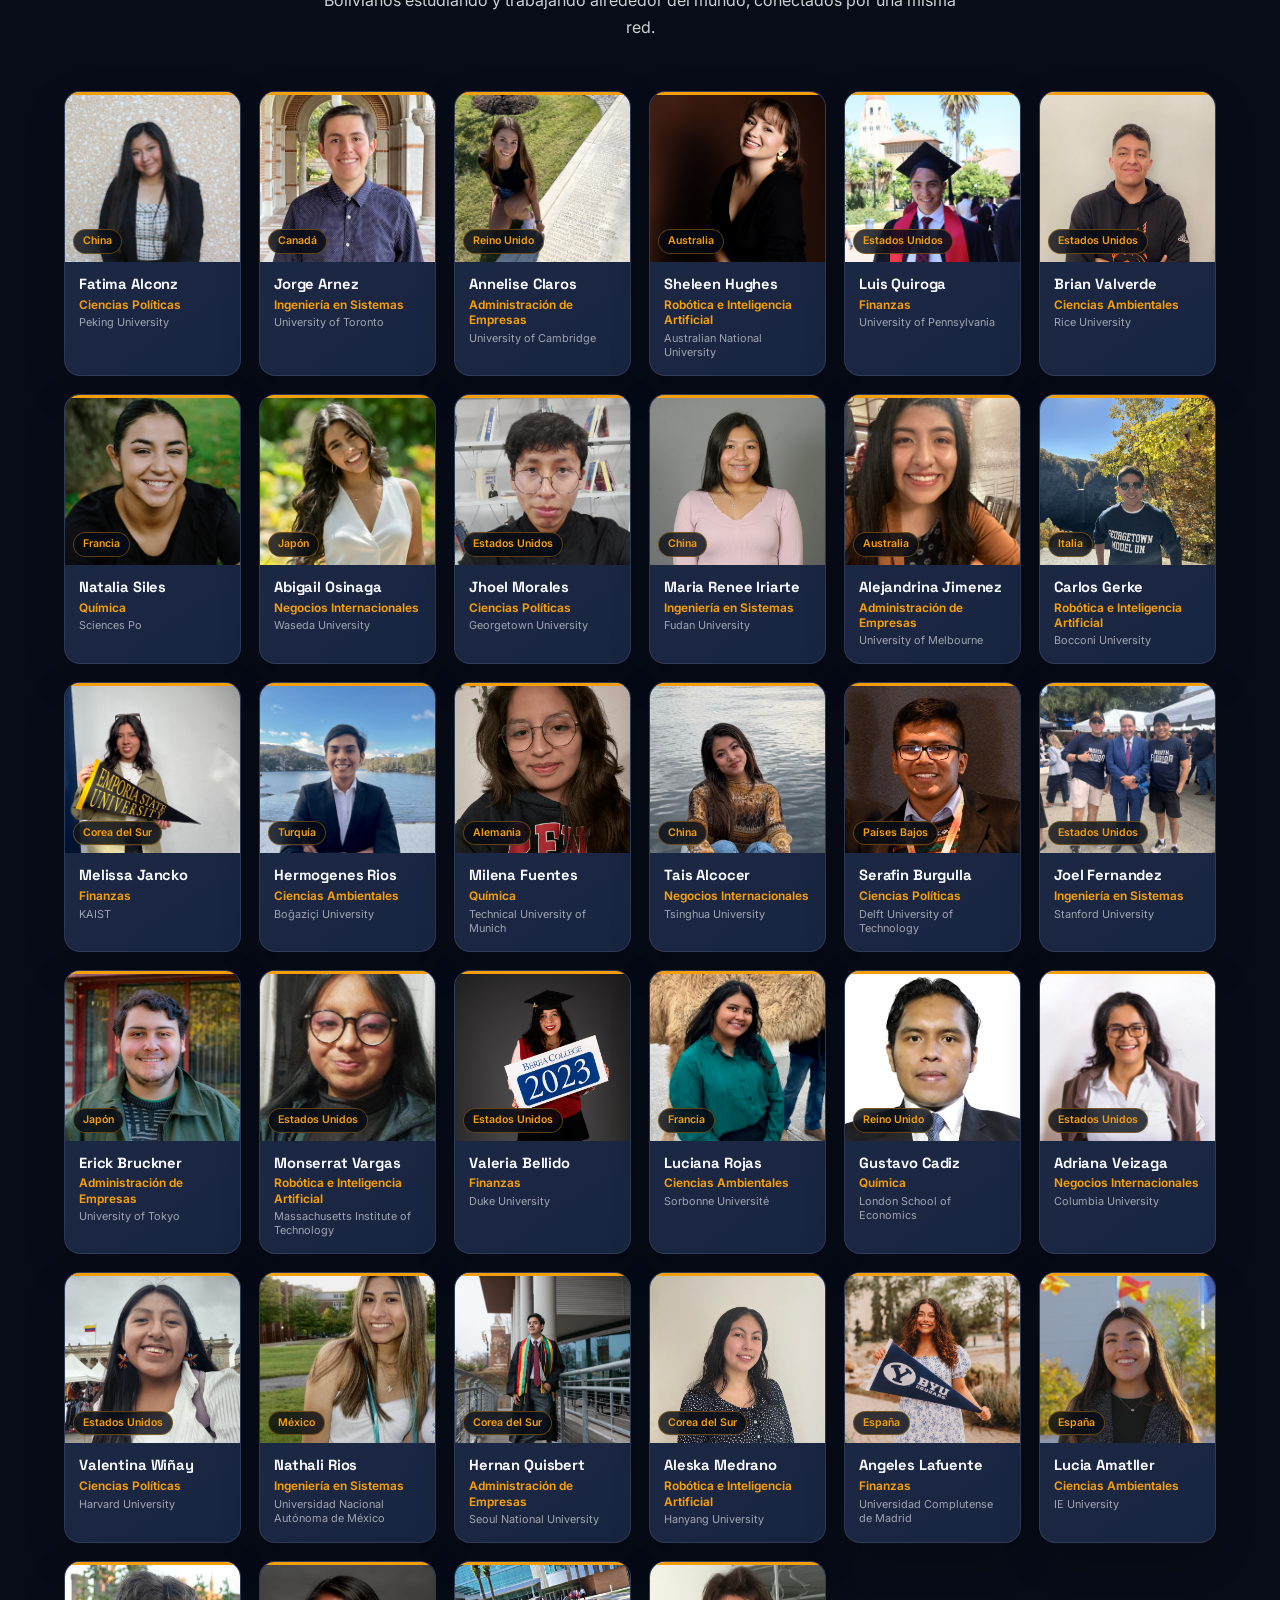
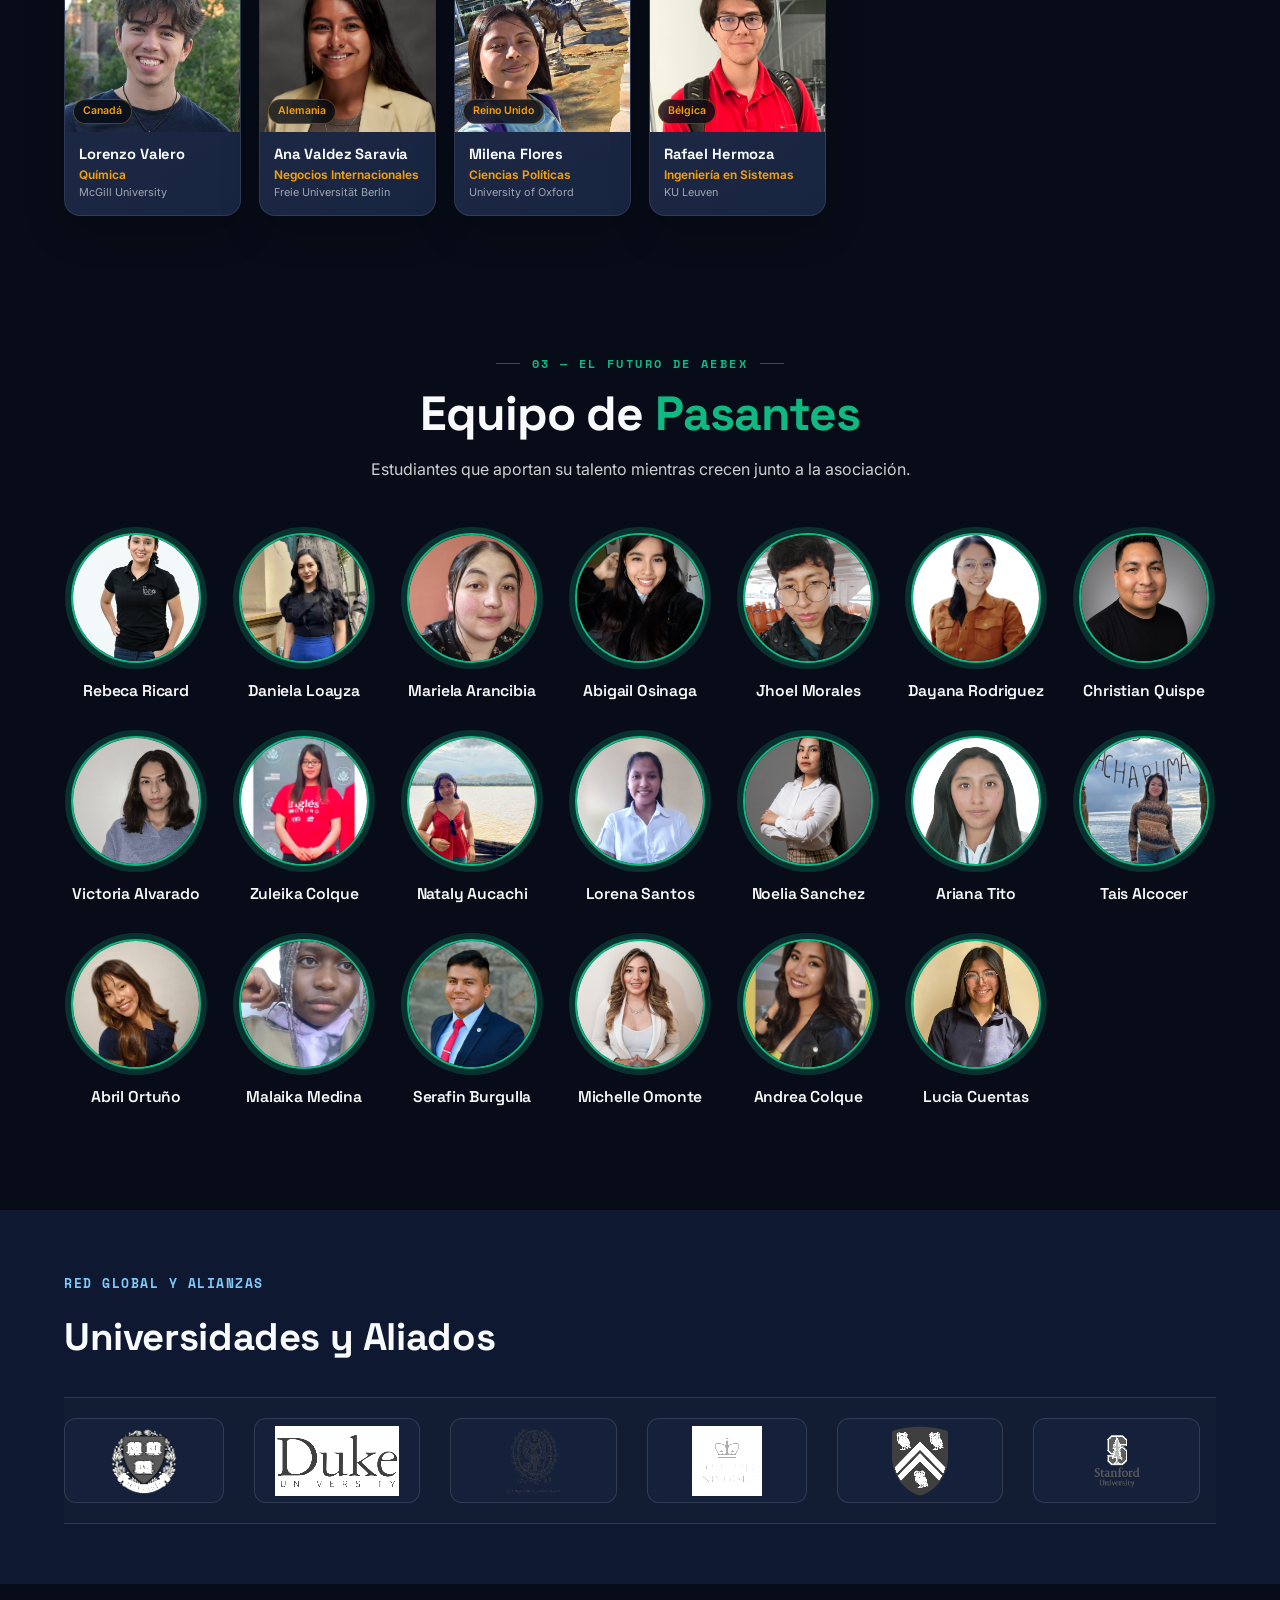
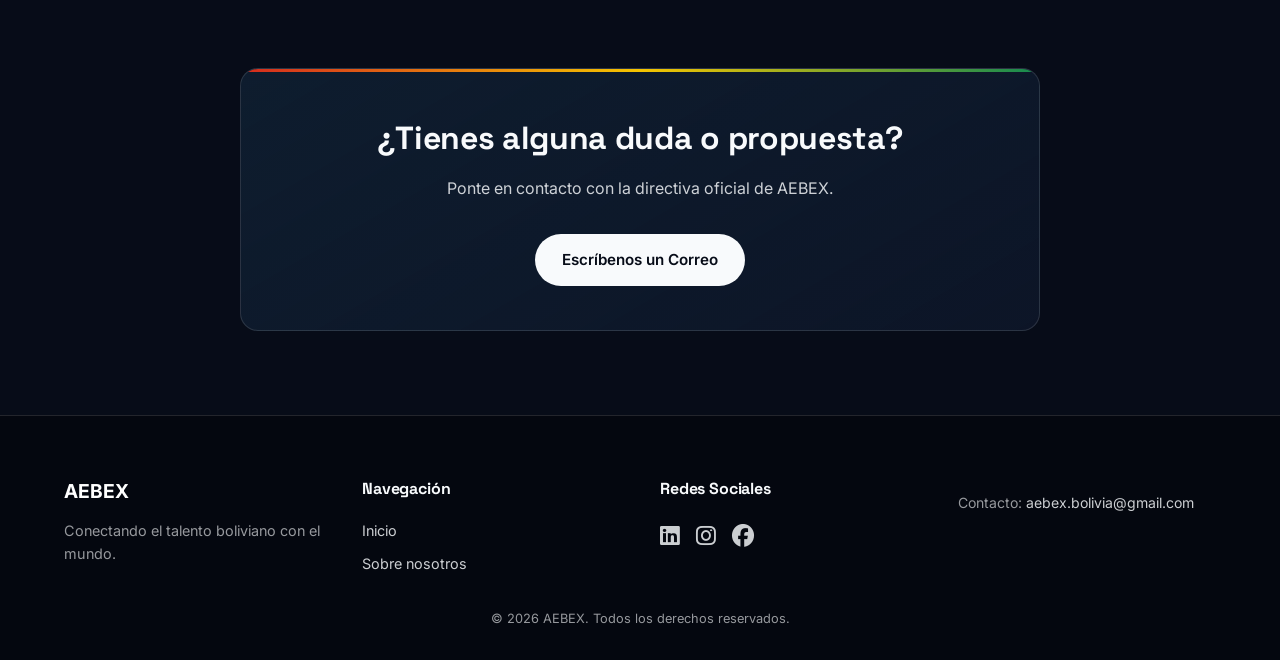
==== commit 4c1c052e: "Actualiza pagina de AEBEX, poniendo los datos de cada integrante de AEBEX y añadiendo en la parte de" ====
--- a/about-us.html
+++ b/about-us.html
@@ -5,14 +5,10 @@
     <meta name="viewport" content="width=device-width, initial-scale=1.0">
     <title>Sobre Nosotros - AEBEX</title>
     <link rel="stylesheet" href="styles.css">
-    <link
-      href="https://fonts.googleapis.com/css2?family=Inter:wght@300;400;500;600;700;800&family=Space+Mono:wght@700&display=swap"
-      rel="stylesheet"
-    />
     <link rel="preconnect" href="https://fonts.googleapis.com" />
     <link rel="preconnect" href="https://fonts.gstatic.com" crossorigin />
     <link
-      href="https://fonts.googleapis.com/css2?family=League+Spartan:wght@600;700&family=Lexend+Deca:wght@400;500&family=Open+Sans:wght@700;800&display=swap"
+      href="https://fonts.googleapis.com/css2?family=Inter:wght@300;400;500;600;700;800&family=Space+Grotesk:wght@500;600;700&family=Space+Mono:wght@700&display=swap"
       rel="stylesheet"
     />
     <!--esto es para los logos de facebook, instagram y linkedin-->
@@ -26,6 +22,7 @@
     />
 </head>
 <body>
+    <div class="tricolor-bar" aria-hidden="true"></div>
 
     <!-- HEADER / NAVEGACIÓN -->
     
@@ -49,39 +46,37 @@
                 >Sobre nosotros <span class="arrow">▾</span></a
               >
               <ul class="dropdown-menu">
-                <li><a href="about-us.html">Quiénes somos</a></li>
-                <li><a href="about-us.html">Equipo y Directiva</a></li>
-                <li><a href="about-us.html">Contacto</a></li>
-                <li><a href="about-us.html">Aliados</a></li>
+                <li><a href="#quienes-somos">Quiénes somos</a></li>
+                <li><a href="#directiva">Equipo y Directiva</a></li>
+                <li><a href="#comunidad">Comunidad Boliviana</a></li>
+                <li><a href="#pasantes">Equipo de Pasantes</a></li>
+                <li><a href="#contacto">Contacto</a></li>
+                <li><a href="#aliados">Aliados</a></li>
               </ul>
             </li>
 
             <li class="dropdown">
-              <a href="#guide" class="dropdown-trigger"
+              <a href="index.html#guide" class="dropdown-trigger"
                 >Guía de estudios <span class="arrow">▾</span></a
               >
               <ul class="dropdown-menu">
-                <li>
-                  <a href="#guide" onclick="switchGuideTab('usa')"
-                    >Destino: EE. UU.</a
-                  >
-                </li>
-                <li><a href="#scholarships">Directorio de Becas</a></li>
-                <li><a href="#resources">Recursos Descargables</a></li>
+                <li><a href="index.html#usa">Destino: EE. UU.</a></li>
+                <li><a href="index.html#scholarships">Directorio de Becas</a></li>
+                <li><a href="index.html#resources">Recursos Descargables</a></li>
               </ul>
             </li>
 
             <li class="dropdown">
-              <a href="#community" class="dropdown-trigger"
+              <a href="index.html#community" class="dropdown-trigger"
                 >Comunidad <span class="arrow">▾</span></a
               >
               <ul class="dropdown-menu">
-                <li><a href="#mentors">Programa de mentores</a></li>
-                <li><a href="#projects">Proyectos e investigaciones</a></li>
+                <li><a href="index.html#mentors">Programa de mentores</a></li>
+                <li><a href="index.html#projects">Proyectos e investigaciones</a></li>
               </ul>
             </li>
 
-            <li><a href="#blog">Blog</a></li>
+            <li><a href="index.html#blog">Blog</a></li>
           </ul>
 
           <a href="#join" class="btn btn-primary btn-nav">Unirse a AEBEX</a>
@@ -133,7 +128,7 @@
 
         <!-- SECCIÓN: JUNTA DIRECTIVA -->
        
-        <section id="directiva" class="community-section">
+        <section id="directiva" class="leadership-section">
            
 
         <div class="ambient ambient-one"></div>
@@ -142,11 +137,11 @@
     <div class="container">
 
         <!-- HEADER -->
-        <header class="section-header">
+        <header class="directiva-header">
 
             <div class="eyebrow">
                 <span class="eyebrow-line"></span>
-                Liderazgo
+                01 — Liderazgo
                 <span class="eyebrow-line"></span>
             </div>
 
@@ -180,226 +175,8 @@
                     class="team-track"
                     id="teamTrack"
                 >
-
-
-                    <!-- PERSONA 1 -->
-
-                    <article class="member-card">
-
-                        <div class="member-image">
-
-                            <img
-                                src="assets/directiva/serafin-director.png"
-                                alt="Serafin Burgulla"
-                            >
-
-                            <div class="image-overlay"></div>
-                           
-                        </div>
-
-
-                        <div class="member-info">
-
-                            <h3>
-                                Serafin Burgulla
-                            </h3>
-
-                            <p class="member-role">
-                                Director Ejecutivo
-                            </p>
-
-                            <p class="member-summary">
-                                Dirección estratégica, liderazgo institucional
-                                y visión de crecimiento.
-                            </p>
-
-                            <button
-                                class="profile-button"
-                                data-member="0"
-                            >
-                                Ver perfil
-                                <span>→</span>
-                            </button>
-
-                        </div>
-
-                    </article>
-
-
-
-                    <!-- PERSONA 2 -->
-
-                    <article class="member-card">
-
-                        <div class="member-image">
-
-                            <img
-                                src="assets/directiva/lorena-santos-secretaria.png"
-                                alt="Lorena Santos"
-                            >
-
-                            <div class="image-overlay"></div>
-
-
-                        </div>
-
-
-                        <div class="member-info">
-
-                            <h3>
-                                Lorena Santos
-                            </h3>
-
-                            <p class="member-role">
-                                Secretaria General
-                            </p>
-
-                            <p class="member-summary">
-                                Formación, programas académicos
-                                y desarrollo de oportunidades.
-                            </p>
-
-                            <button
-                                class="profile-button"
-                                data-member="1"
-                            >
-                                Ver perfil
-                                <span>→</span>
-                            </button>
-
-                        </div>
-
-                    </article>
-
-
-
-                    <!-- PERSONA 3 -->
-
-                    <article class="member-card">
-
-                        <div class="member-image">
-
-                            <img
-                                src="assets/directiva/rebeca-ricard-operaciones.png"
-                                alt="Lucía Mamani"
-                            >
-
-                            <div class="image-overlay"></div>
-                        </div>
-
-
-                        <div class="member-info">
-
-                            <h3>
-                                Rebeca Ricard
-                            </h3>
-
-                            <p class="member-role">
-                                Directora de Operaciones
-                            </p>
-
-                            <p class="member-summary">
-                                Relaciones institucionales,
-                                alianzas y expansión del impacto.
-                            </p>
-
-                            <button
-                                class="profile-button"
-                                data-member="2"
-                            >
-                                Ver perfil
-                                <span>→</span>
-                            </button>
-
-                        </div>
-
-                    </article>
-
-
-
-                    <!-- PERSONA 4 -->
-
-                    <article class="member-card">
-
-                        <div class="member-image">
-
-                            <img
-                                src="assets/directiva/daniela-loayza-rrhh.png"
-                                alt="Daniela Loayza"
-                            >
-
-                            <div class="image-overlay"></div>
-
-                        </div>
-
-
-                        <div class="member-info">
-
-                            <h3>
-                                Daniela Loayza
-                            </h3>
-
-                            <p class="member-role">
-                                Directora Legal
-                            </p>
-
-                            <p class="member-summary">
-                                RR&HH
-                            </p>
-
-                            <button
-                                class="profile-button"
-                                data-member="3"
-                            >
-                                Ver perfil
-                                <span>→</span>
-                            </button>
-
-                        </div>
-
-                    </article>
-
-                    <!-- PERSONA 5 -->
-
-                    <article class="member-card">
-
-                        <div class="member-image">
-
-                            <img
-                                src="assets/directiva/nataly-aucachi-tecno.png"
-                                alt="Natali Aucachi"
-                            >
-
-                            <div class="image-overlay"></div>
-
-                        </div>
-
-
-                        <div class="member-info">
-
-                            <h3>
-                                Natali Aucachi
-                            </h3>
-
-                            <p class="member-role">
-                                Directora de Tecnologia
-                            </p>
-
-                            <p class="member-summary">
-                                Tecnologia, Innovación
-                            </p>
-
-                            <button
-                                class="profile-button"
-                                data-member="4"
-                            >
-                                Ver perfil
-                                <span>→</span>
-                            </button>
-
-                        </div>
-
-                    </article>
+                    <!-- Las tarjetas se generan dinámicamente desde AEBEX_DATA.juntaDirectiva en script.js -->
+
 
 
                 </div>
@@ -449,6 +226,59 @@
 
 </section>
 
+        <!-- ==========================================================
+             COMUNIDAD BOLIVIANA — rama 02, acento amarillo dorado
+             Solo se listan aquí miembros de comunidadBoliviana.
+             ========================================================== -->
+        <section id="comunidad" class="community-directory-section">
+            <div class="container">
+                <header class="directiva-header">
+                    <div class="eyebrow eyebrow-amber">
+                        <span class="eyebrow-line"></span>
+                        02 — Historias que inspiran
+                        <span class="eyebrow-line"></span>
+                    </div>
+                    <h2>
+                        Comunidad <span class="text-amber">Boliviana</span>
+                    </h2>
+                    <p>
+                        Bolivianos estudiando y trabajando alrededor del mundo,
+                        conectados por una misma red.
+                    </p>
+                </header>
+
+                <div class="community-directory-grid" id="communityGrid">
+                    <!-- Se genera dinámicamente desde AEBEX_DATA.comunidadBoliviana en script.js -->
+                </div>
+            </div>
+        </section>
+
+        <!-- ==========================================================
+             EQUIPO DE PASANTES — rama 03, acento verde esmeralda
+             ========================================================== -->
+        <section id="pasantes" class="interns-section">
+            <div class="container">
+                <header class="directiva-header">
+                    <div class="eyebrow eyebrow-emerald">
+                        <span class="eyebrow-line"></span>
+                        03 — El futuro de AEBEX
+                        <span class="eyebrow-line"></span>
+                    </div>
+                    <h2>
+                        Equipo de <span class="text-emerald">Pasantes</span>
+                    </h2>
+                    <p>
+                        Estudiantes que aportan su talento mientras crecen
+                        junto a la asociación.
+                    </p>
+                </header>
+
+                <div class="interns-grid" id="internsGrid">
+                    <!-- Se genera dinámicamente desde AEBEX_DATA.equipoPasantes en script.js -->
+                </div>
+            </div>
+        </section>
+
 
 <!-- MODAL -->
 
@@ -459,7 +289,7 @@
 >
 
     <div
-        class="modal-backdrop"
+        class="modal-overlay"
         data-close-modal
     ></div>
 
@@ -549,7 +379,7 @@
                 <h4>Navegación</h4>
                 <ul>
                     <li><a href="index.html">Inicio</a></li>
-                    <li><a href="sobre-nosotros.html">Sobre nosotros</a></li>
+                    <li><a href="about-us.html">Sobre nosotros</a></li>
                 </ul>
             </div>
             <div class="footer-social">
@@ -584,4 +414,3 @@
     
 </body>
 </html>
-</html>
--- a/styles.css
+++ b/styles.css
@@ -1,2093 +1,1957 @@
-:root {
-    /* Paleta de colores - Dark Theme */
-    --bg-primary: #070C18;       /* Azul noche ultra profundo (Fondo general) */
-    --bg-secondary: #0E172A;     /* Azul noche medio para tarjetas */
-    --bg-card: rgba(20, 31, 56, 0.7); /* Contenedor traslúcido glassmorphism */
-    
-    --color-white: #FFFFFF;
-    --color-text-subtle: rgba(255, 255, 255, 0.75);
-    --color-text-muted: rgba(255, 255, 255, 0.5);
-    
-    /* Acentos */
-    --accent-blue: #0C00FF;  
-    --accent-blue-brillante:#00CFFA;   /* Celeste brillante  */
-    --accent-blue-hover: #0284C7;
-    --accent-green: #22C55E;     /* Verde brillante para 'Historias que inspiran' */
-    --border-subtle: rgba(255, 255, 255, 0.12);
-    
-    /* Tipografía */
-    --font-main: 'Inter', system-ui, -apple-system, sans-serif;
-    --font-mono: 'Space Mono', monospace;
-
-    /* Layout */
-    --max-width: 1200px;
-    --header-height: 80px;
-    --radius-lg: 16px;
-    --radius-md: 10px;
-    --transition-fast: 0.25s ease;
-}
-
-/* Reset básico */
-*, *::before, *::after {
-    box-sizing: border-box;
-    margin: 0;
-    padding: 0;
-}
-
-html {
-    scroll-behavior: smooth;
-}
-
-body {
-    background-color: var(--bg-primary);
-    color: var(--color-white);
-    font-family: var(--font-main);
-    line-height: 1.6;
-    overflow-x: hidden;
-}
-
-a {
-    color: inherit;
-    text-decoration: none;
-    transition: color var(--transition-fast);
-}
-
-ul {
-    list-style: none;
-}
-
-img {
-    max-width: 100%;
-    display: block;
-}
-
-.container {
-    max-width: var(--max-width);
-    margin: 0 auto;
-    padding: 0 24px;
-    width: 100%;
-}
-
-/* ==========================================================================
-   2. COMPONENTES REUTILIZABLES & BOTONES
-   ========================================================================== */
-.btn {
-    display: inline-flex;
-    align-items: center;
-    justify-content: center;
-    padding: 12px 24px;
-    border-radius: 30px;
-    font-weight: 600;
-    font-size: 0.95rem;
-    cursor: pointer;
-    border: 1px solid transparent;
-    transition: all var(--transition-fast);
-}
-
-.btn-primary {
-    background-color: var(--color-white);
-    color: var(--bg-primary);
-}
-
-.btn-primary:hover {
-    background-color: var(--accent-blue);
-    color: var(--color-white);
-    box-shadow: 0 0 20px rgba(56, 189, 248, 0.4);
-}
-
-.btn-secondary {
-    background-color: rgba(255, 255, 255, 0.08);
-    color: var(--color-white);
-    border-color: var(--border-subtle);
-}
-
-.btn-secondary:hover {
-    background-color: rgba(255, 255, 255, 0.18);
-}
-
-.btn-outline {
-    background: transparent;
-    border: 1px solid var(--accent-blue);
-    color: var(--accent-blue);
-}
-
-.btn-outline:hover {
-    background: var(--accent-blue);
-    color: var(--color-white);
-}
-
-.btn-link {
-    background: none;
-    border: none;
-    color: var(--accent-blue-brillante);
-    font-weight: 600;
-    cursor: pointer;
-    padding: 0;
-}
-
-.btn-link:hover {
-    text-decoration: underline;
-}
-
-/* Badges y etiquetas */
-.badge-green {
-    color: var(--accent-green);
-    font-size: 0.85rem;
-    font-weight: 700;
-    letter-spacing: 1.5px;
-    text-transform: uppercase;
-}
-
-.badge-blue {
-    color: var(--accent-blue);
-    font-size: 0.85rem;
-    font-weight: 700;
-    letter-spacing: 1.5px;
-    text-transform: uppercase;
-}
-
-.section-title {
-    font-size: clamp(1.8rem, 4vw, 2.2rem);
-    font-weight: 800;
-    margin-top: 8px;
-    margin-bottom: 12px;
-}
-
-.section-header.center {
-    text-align: center;
-    margin-bottom: 40px;
-}
-
-.mono-header {
-    font-family: var(--font-mono);
-    font-size: clamp(1.4rem, 3vw, 1.8rem);
-    letter-spacing: 2px;
-    margin-bottom: 12px;
-    color: var(--color-white);
-    text-align: center;
-}
-
-/* ==========================================================================
-   3. HEADER & NAVBAR
-   ========================================================================== */
-.header {
-    position: fixed;
-    top: 0;
-    left: 0;
-    width: 100%;
-    height: var(--header-height);
-    background-color: rgba(7, 12, 24, 0.85);
-    backdrop-filter: blur(12px);
-    border-bottom: 1px solid var(--border-subtle);
-    z-index: 1000;
-}
-
-.nav-container {
-    max-width: var(--max-width);
-    margin: 0 auto;
-    padding: 0 24px;
-    height: 100%;
-    display: flex;
-    align-items: center;
-    justify-content: space-between;
-}
-
-.logo-link {
-  display: inline-flex;
-  align-items: center;
-  gap: 10px;
-  text-decoration: none;
-  color: #ffffff;
-  font-weight: bold;
-}
-
-.logo-img {
-  height: 32px;
-  width: auto;
-  object-fit: contain;
-}
-
-.brand-name {
-  color: #ffffff;
-  font-size: clamp(2rem, 4vw, 3rem);
-  font-family: 'Open Sans', sans-serif;
-  font-weight: 700;
-}
-
-.nav-menu {
-    display: flex;
-    align-items: center;
-    gap: 32px;
-}
-
-.nav-list {
-    display: flex;
-    align-items: center;
-    gap: 24px;
-    font-family: 'League Spartan', sans-serif;
-    font-weight: 600;
-}
-
-.nav-list a {
-    font-weight: 500;
-    color: var(--color-text-subtle);
-    font-size: 1.1rem;
-}
-
-.nav-list a:hover {
-    color: var(--color-white);
-}
-
-/* Dropdown styling */
-.dropdown {
-    position: relative;
-}
-
-.dropdown-trigger {
-    display: flex;
-    align-items: center;
-    gap: 6px;
-    cursor: pointer;
-}
-
-.dropdown-menu {
-    position: absolute;
-    top: 100%;
-    left: 0;
-    min-width: 220px;
-    background-color: var(--bg-secondary);
-    border: 1px solid var(--border-subtle);
-    border-radius: var(--radius-md);
-    padding: 12px 0;
-    box-shadow: 0 10px 30px rgba(0,0,0,0.5);
-    opacity: 0;
-    visibility: hidden;
-    transform: translateY(10px);
-    transition: all var(--transition-fast);
-}
-
-.dropdown:hover .dropdown-menu {
-    opacity: 1;
-    visibility: visible;
-    transform: translateY(0);
-}
-
-.dropdown-menu li a {
-    display: block;
-    padding: 8px 20px;
-    font-size: 0.9rem;
-}
-
-.dropdown-menu li a:hover {
-    background-color: #ffffff0d;
-    color: var(--accent-blue-brillante);
-}
-
-/* Botón Hamburguesa Móvil */
-.hamburger-btn {
-    display: none;
-    flex-direction: column;
-    gap: 6px;
-    background: none;
-    border: none;
-    cursor: pointer;
-}
-
-.hamburger-btn span {
-    width: 26px;
-    height: 2px;
-    background-color: var(--color-white);
-    transition: var(--transition-fast);
-}
-
-/* ==========================================================================
-   4. HERO SECTION (BANNER)
-   ========================================================================== */
-.hero-section {
-    padding-top: calc(var(--header-height) + 40px);
-    padding-bottom: 60px;
-    max-width: var(--max-width);
-    margin: 0 auto;
-    padding-left: 24px;
-    padding-right: 24px;
-}
-
-.hero-grid {
-    display: grid;
-    grid-template-columns: repeat(auto-fit, minmax(280px, 1fr));
-    gap: 40px;
-    align-items: center;
-}
-
-.hero-title {
-    font-size: clamp(2.2rem, 5vw, 3.2rem);
-    font-weight: 800;
-    line-height: 1.15;
-    margin-bottom: 16px;
-    color: var(--color-white);
-}
-
-.hero-subtitle {
-    font-size: clamp(1.1rem, 2vw, 1.25rem);
-    color: var(--color-text-subtle);
-    margin-bottom: 12px;
-    font-style: italic;
-}
-
-.hero-description {
-    font-size: 1.1rem;
-    color: var(--color-text-muted);
-    margin-bottom: 32px;
-    max-width: 520px;
-}
-
-.hero-actions {
-    display: flex;
-    gap: 16px;
-    flex-wrap: wrap;
-}
-
-.hero-visual {
-    width: 100%;
-    display: flex;
-    justify-content: center;
-    align-items: center;
-}
-
-.map-wrapper {
-    width: 100%;
-    max-width: 550px;
-    height: 380px;
-    background: rgba(14, 23, 42, 0.6);
-    border: 1px solid var(--border-subtle);
-    border-radius: var(--radius-lg);
-    padding: 16px;
-    box-shadow: 0 0 30px rgba(56, 189, 248, 0.15);
-}
-
-#world-map {
-    width: 100%;
-    height: 100%;
-}
-
-.jvm-tooltip {
-    background-color: var(--bg-secondary) !important;
-    border: 1px solid var(--accent-blue) !important;
-    color: var(--color-white) !important;
-    font-family: var(--font-main) !important;
-    padding: 6px 12px !important;
-    border-radius: 8px !important;
-    font-size: 0.85rem !important;
-}
-
-/* ==========================================================================
-   5. PROPÓSITO: MISIÓN Y VISIÓN
-   ========================================================================== */
-.purpose-section {
-    padding: 60px 0;
-}
-
-.purpose-grid {
-    display: grid;
-    grid-template-columns: repeat(auto-fit, minmax(280px, 1fr));
-    gap: 30px;
-}
-
-.card-shape-container {
-    background: #1e293b;
-    padding: 32px;
-    border-radius: 12px;
-    border: 1px solid var(--border-subtle);
-    min-height: 180px;
-    display: flex;
-    align-items: center;
-    justify-content: center;
-    text-align: center;
-    color: var(--color-text-subtle);
-    font-size: 1.05rem;
-    box-shadow: 0 10px 30px rgba(0,0,0,0.3);
-}
-
-/* ==========================================================================
-   6. METRICAS / CIFRAS CLAVE
-   ========================================================================== */
-.metrics-section {
-    padding: 50px 0;
-    background-color: rgba(255, 255, 255, 0.02);
-    border-top: 1px solid var(--border-subtle);
-    border-bottom: 1px solid var(--border-subtle);
-}
-
-.metrics-grid {
-    display: grid;
-    grid-template-columns: repeat(auto-fit, minmax(200px, 1fr));
-    justify-items: center;
-    gap: 30px;
-}
-
-.metric-item {
-    text-align: center;
-}
-
-.metric-number {
-    display: block;
-    font-size: 3rem;
-    font-weight: 800;
-    color: var(--accent-blue);
-}
-
-.metric-label {
-    font-size: 0.95rem;
-    color: var(--color-text-subtle);
-}
-
-/* ==========================================================================
-   7. COMUNIDAD BOLIVIANA / HISTORIAS DESTACADAS (GRID AUTOMÁTICO MEJORADO)
-   ========================================================================== */
-.community-section {
-    padding: 80px 0;
-}
-
-.community-grid {
-    display: grid;
-    /* Se adapta solo: si la pantalla es chica, baja a una columna; si es grande, pone varias */
-    grid-template-columns: repeat(auto-fit, minmax(260px, 1fr));
-    gap: 24px;
-    margin-top: 40px;
-}
-
-.profile-card {
-    background-color: var(--bg-card);
-    border: 1px solid var(--border-subtle);
-    border-radius: var(--radius-lg);
-    overflow: hidden;
-    transition: transform var(--transition-fast);
-}
-
-.profile-card:hover {
-    transform: translateY(-8px);
-}
-
-.profile-image {
-    position: relative;
-    height: 220px;
-}
-
-.profile-image img {
-    width: 100%;
-    height: 100%;
-    object-fit: cover;
-}
-
-.country-tag {
-    position: absolute;
-    bottom: 12px;
-    left: 12px;
-    background: rgba(0, 0, 0, 0.7);
-    backdrop-filter: blur(8px);
-    padding: 4px 10px;
-    border-radius: 20px;
-    font-size: 0.8rem;
-}
-
-.profile-info {
-    padding: 20px;
-}
-
-.profile-info h3 {
-    font-size: 1.1rem;
-    margin-bottom: 4px;
-}
-
-.study-field {
-    display: block;
-    font-size: 0.85rem;
-    color: var(--accent-blue-hover);
-    margin-bottom: 12px;
-}
-
-.profile-info p {
-    font-size: 0.9rem;
-    color: var(--color-text-subtle);
-    font-style: italic;
-}
-
-/* ==========================================================================
-   8. GUÍA DE ESTUDIOS (PESTAÑAS / TABS INTERACTIVAS)
-   ========================================================================== */
-.guide-section {
-    padding: 80px 0;
-    background-color: var(--bg-secondary);
-}
-
-.tabs-wrapper {
-    max-width: 900px;
-    margin: 0 auto;
-}
-
-.tabs-header {
-    display: flex;
-    justify-content: center;
-    flex-wrap: wrap;
-    gap: 12px;
-    margin-bottom: 30px;
-}
-
-.tab-btn {
-    background: transparent;
-    border: 1px solid var(--border-subtle);
-    color: var(--color-text-subtle);
-    padding: 12px 24px;
-    border-radius: 30px;
-    cursor: pointer;
-    font-weight: 600;
-    transition: var(--transition-fast);
-}
-
-.tab-btn.active, .tab-btn:hover {
-    background-color: var(--accent-blue);
-    color: var(--color-white);
-    border-color: var(--accent-blue);
-}
-
-.tab-content {
-    display: none;
-}
-
-.tab-content.active {
-    display: block;
-    animation: fadeIn 0.4s ease;
-}
-
-@keyframes fadeIn {
-    from { opacity: 0; transform: translateY(10px); }
-    to { opacity: 1; transform: translateY(0); }
-}
-
-.tab-panel-grid {
-    display: grid;
-    grid-template-columns: repeat(auto-fit, minmax(280px, 1fr));
-    gap: 24px;
-}
-
-.panel-card {
-    background: var(--bg-card);
-    padding: 24px;
-    border-radius: var(--radius-md);
-    border: 1px solid var(--border-subtle);
-}
-
-.panel-card h3 {
-    margin-bottom: 16px;
-    font-size: 1.15rem;
-    color: var(--accent-blue);
-}
-
-.panel-card ul {
-    padding-left: 20px;
-}
-
-.panel-card ul li {
-    list-style: disc;
-    margin-bottom: 8px;
-    color: var(--color-text-subtle);
-}
-
-/* ==========================================================================
-   9. DIRECTORIO DE BECAS & FILTRO
-   ========================================================================== */
-.scholarships-section {
-    padding: 80px 0;
-}
-
-.search-filter-box {
-    max-width: 600px;
-    margin: 0 auto 40px auto;
-}
-
-.search-input {
-    width: 100%;
-    padding: 16px 24px;
-    border-radius: 30px;
-    background: var(--bg-secondary);
-    border: 1px solid var(--border-subtle);
-    color: var(--color-white);
-    font-size: 1rem;
-    outline: none;
-    transition: var(--transition-fast);
-}
-
-.search-input:focus {
-    border-color: var(--accent-blue);
-    box-shadow: 0 0 15px rgba(56, 189, 248, 0.2);
-}
-
-.scholarships-grid {
-    display: grid;
-    grid-template-columns: repeat(auto-fill, minmax(260px, 1fr));
-    gap: 24px;
-}
-
-.scholarship-card {
-    background: var(--bg-card);
-    border: 1px solid var(--border-subtle);
-    border-radius: var(--radius-md);
-    padding: 24px;
-    display: flex;
-    flex-direction: column;
-    justify-content: space-between;
-    position: relative;
-}
-
-.card-badge {
-    position: absolute;
-    top: 20px;
-    right: 20px;
-    font-size: 0.75rem;
-    background: rgba(255, 255, 255, 0.1);
-    padding: 4px 8px;
-    border-radius: 6px;
-}
-
-.scholarship-card h3 {
-    margin-bottom: 12px;
-    font-size: 1.2rem;
-}
-
-.scholarship-card p {
-    font-size: 0.9rem;
-    color: var(--color-text-subtle);
-    margin-bottom: 20px;
-}
-
-.card-footer {
-    display: flex;
-    justify-content: space-between;
-    align-items: center;
-    font-size: 0.8rem;
-    color: var(--color-text-muted);
-}
-
-/* ==========================================================================
-   10. AGENDA DE EVENTOS & BLOG
-   ========================================================================== */
-.events-blog-section {
-    padding: 80px 0;
-    background-color: var(--bg-secondary);
-}
-
-.two-col-layout {
-    display: grid;
-    grid-template-columns: repeat(auto-fit, minmax(280px, 1fr));
-    gap: 40px;
-}
-
-.sub-section-title {
-    font-size: 1.5rem;
-    margin-bottom: 24px;
-}
-
-.event-card {
-    display: flex;
-    gap: 16px;
-    background: var(--bg-card);
-    padding: 16px;
-    border-radius: var(--radius-md);
-    margin-bottom: 16px;
-    border: 1px solid var(--border-subtle);
-}
-
-.event-date {
-    background: var(--accent-blue);
-    color: var(--color-white);
-    padding: 12px;
-    border-radius: 8px;
-    text-align: center;
-    display: flex;
-    flex-direction: column;
-    justify-content: center;
-    min-width: 60px;
-}
-
-.event-date .day {
-    font-size: 1.4rem;
-    font-weight: 800;
-    line-height: 1;
-}
-
-.event-date .month {
-    font-size: 0.75rem;
-    font-weight: 700;
-}
-
-.event-info h4 {
-    font-size: 1rem;
-    margin-bottom: 4px;
-}
-
-.event-info p {
-    font-size: 0.85rem;
-    color: var(--color-text-subtle);
-}
-
-.event-info .time {
-    display: block;
-    font-size: 0.8rem;
-    color: var(--accent-blue);
-    margin-top: 6px;
-}
-
-.blog-card {
-    background: var(--bg-card);
-    padding: 20px;
-    border-radius: var(--radius-md);
-    margin-bottom: 16px;
-    border: 1px solid var(--border-subtle);
-}
-
-.blog-category {
-    font-size: 0.75rem;
-    color: var(--accent-green);
-    text-transform: uppercase;
-    font-weight: 700;
-}
-
-.blog-card h4 {
-    margin: 8px 0;
-}
-
-.blog-excerpt {
-    font-size: 0.85rem;
-    color: var(--color-text-subtle);
-}
-
-/* ==========================================================================
-   11. UNIRSE A AEBEX & FOOTER
-   ========================================================================== */
-.join-section {
-    padding: 80px 0;
-}
-
-.glass-card-cta {
-    background: linear-gradient(135deg, rgba(56, 189, 248, 0.1), rgba(14, 23, 42, 0.8));
-    border: 1px solid var(--border-subtle);
-    padding: 40px 20px;
-    border-radius: var(--radius-lg);
-    text-align: center;
-    max-width: 800px;
-    margin: 0 auto;
-}
-
-.glass-card-cta h2 {
-    font-size: clamp(1.6rem, 3vw, 2rem);
-    margin-bottom: 12px;
-}
-
-.glass-card-cta p {
-    color: var(--color-text-subtle);
-    margin-bottom: 32px;
-}
-
-.cta-form-wrapper {
-    max-width: 500px;
-    margin: 0 auto;
-}
-
-.form-row {
-    display: flex;
-    flex-wrap: wrap;
-    gap: 12px;
-    margin-bottom: 12px;
-}
-
-.form-input {
-    width: 100%;
-    padding: 14px 18px;
-    border-radius: var(--radius-md);
-    background: rgba(0, 0, 0, 0.3);
-    border: 1px solid var(--border-subtle);
-    color: var(--color-white);
-    outline: none;
-}
-
-.form-input:focus {
-    border-color: var(--accent-blue);
-}
-
-.full-width {
-    width: 100%;
-}
-
-.footer {
-    background: #04070f;
-    padding: 60px 0 30px 0;
-    border-top: 1px solid var(--border-subtle);
-}
-
-.footer-grid {
-    display: grid;
-    grid-template-columns: repeat(auto-fit, minmax(250px, 1fr));
-    gap: 40px;
-}
-
-.footer-brand p {
-    color: var(--color-text-muted);
-    font-size: 0.9rem;
-    margin-top: 12px;
-}
-
-.copyright {
-    margin-top: 24px;
-    font-size: 0.8rem;
-}
-
-.footer-links h4, .footer-social h4 {
-    margin-bottom: 16px;
-}
-
-.footer-links ul li {
-    margin-bottom: 8px;
-}
-
-.footer-links ul li a {
-    color: var(--color-text-subtle);
-    font-size: 0.9rem;
-}
-
-.social-links {
-    display: flex;
-    gap: 16px;
-    align-items: center;
-}
-
-.social-links a {
-    color: var(--color-text-subtle);
-    font-size: 1.5rem;
-    transition: color var(--transition-fast), transform var(--transition-fast);
-}
-
-.social-links a:hover {
-    color: var(--accent-blue-brillante);
-    transform: translateY(-3px);
-}
-
-/* MODAL SYSTEM */
-.modal-backdrop {
-    position: fixed;
-    top: 0;
-    left: 0;
-    width: 100%;
-    height: 100%;
-    background: rgba(0,0,0,0.8);
-    display: flex;
-    align-items: center;
-    justify-content: center;
-    z-index: 2000;
-    opacity: 0;
-    pointer-events: none;
-    transition: opacity var(--transition-fast);
-}
-
-.modal-backdrop.active {
-    opacity: 1;
-    pointer-events: all;
-}
-
-.modal-box {
-    background: var(--bg-secondary);
-    border: 1px solid var(--border-subtle);
-    padding: 32px;
-    border-radius: var(--radius-lg);
-    max-width: 500px;
-    width: 90%;
-    position: relative;
-}
-
-.modal-close {
-    position: absolute;
-    top: 16px;
-    right: 16px;
-    background: none;
-    border: none;
-    color: var(--color-white);
-    font-size: 1.2rem;
-    cursor: pointer;
-}
-
-.modal-body-content {
-    margin: 20px 0;
-    color: var(--color-text-subtle);
-}
-
-/* ==========================================================================
-   12. CARRUSELES Y ALIADOS
-   ========================================================================== */
-.infinite-carousel {
-    position: relative;
-    width: 100%;
-    overflow: hidden;
-    padding: 20px 0;
-    background: rgba(255, 255, 255, 0.01);
-    border-top: 1px solid var(--border-subtle);
-    border-bottom: 1px solid var(--border-subtle);
-}
-
-.carousel-track {
-    display: flex;
-    gap: 30px;
-    width: max-content;
-    animation: scrollAnimation 25s linear infinite;
-}
-
-.carousel-track:hover {
-    animation-play-state: paused;
-}
-
-.carousel-item {
-    background: var(--bg-card);
-    border: 1px solid var(--border-subtle);
-    padding: 12px 20px;
-    border-radius: var(--radius-md);
-    display: flex;
-    align-items: center;
-    justify-content: center;
-    min-width: 160px;
-    height: 85px;
-    box-shadow: 0 4px 20px rgba(0, 0, 0, 0.2);
-}
-
-.carousel-item img {
-    max-height: 70px;
-    width: auto;
-    object-fit: contain;
-    filter: grayscale(100%) brightness(200%);
-    transition: filter var(--transition-fast);
-}
-
-.carousel-item:hover img {
-    filter: grayscale(0%) brightness(100%);
-}
-
-@keyframes scrollAnimation {
-    0% { transform: translateX(0); }
-    100% { transform: translateX(calc(-50% - 15px)); }
-}
-
-/* Carrusel de la Directiva */
-/* 1. Haz que el contenedor principal aproveche mejor el ancho */
-.carrusel-directiva-wrapper {
-    position: relative;
-    display: flex;
-    align-items: center;
-    justify-content: center;
-    gap: 15px;
-    margin-top: 40px;
-    width: 100%;
-    max-width: 1000px;
-    margin-left: auto;
-    margin-right: auto;
-    padding: 0 10px;
-}
-
-/* 2. Permite que el área visible de las tarjetas se expanda dinámicamente */
-.carrusel-viewport {
-    overflow: hidden;
-    width: 100%;
-    max-width: 850px; 
-    padding: 10px 0;
-}
-
-/* 3. Ajusta el ancho de las tarjetas dentro del carrusel para que calcen perfecto */
-.carrusel-track-dir .profile-card {
-    /* Si quieres que se vean 3 tarjetas a la vez en pantallas grandes: */
-    flex: 0 0 calc(33.333% - 14px);
-    
-    /* Si prefieres que se vean 2 tarjetas a la vez para que sean más grandes y sin espacios:
-       flex: 0 0 calc(50% - 10px); */
-       
-    min-width: 240px; /* Evita que se encojan de más en móviles */
-    background: var(--bg-card);
-    border: 1px solid var(--border-subtle);
-    border-radius: var(--radius-lg);
-    overflow: hidden;
-    box-shadow: 0 4px 20px rgba(0, 0, 0, 0.3);
-    text-align: left;
-}
-
-.carrusel-track-dir {
-    display: flex;
-    transition: transform 0.4s cubic-bezier(0.25, 1, 0.5, 1);
-    gap: 20px;
-    padding: 0;
-    margin: 0;
-    list-style: none;
-}
-
-
-.carrusel-btn {
-    background: var(--bg-card);
-    border: 1px solid var(--border-subtle);
-    color: #fff;
-    width: 42px;
-    height: 42px;
-    border-radius: 50%;
-    display: flex;
-    align-items: center;
-    justify-content: center;
-    cursor: pointer;
-    z-index: 10;
-    flex-shrink: 0;
-    transition: background 0.2s, border-color 0.2s;
-}
-
-.carrusel-btn:hover {
-    background: var(--accent-blue);
-    border-color: var(--accent-blue-brillante);
-}
-
-/* ==========================================================================
-   RESPONSIVE DESIGN AUTOMÁTICO (MENÚ MÓVIL)
-   ========================================================================== */
-@media (max-width: 768px) {
-    .hamburger-btn {
-        display: flex;
-    }
-
-    .nav-menu {
-        position: fixed;
-        top: var(--header-height);
-        right: -100%;
-        width: 100%;
-        height: calc(100vh - var(--header-height));
-        background-color: var(--bg-primary);
-        flex-direction: column;
-        padding: 40px;
-        transition: right var(--transition-fast);
-        overflow-y: auto;
-    }
-
-    .nav-menu.active {
-        right: 0;
-    }
-
-    .nav-list {
-        flex-direction: column;
-        width: 100%;
-        align-items: flex-start;
-    }
-
-    .dropdown-menu {
-        position: static;
-        opacity: 1;
-        visibility: visible;
-        transform: none;
-        box-shadow: none;
-        background: transparent;
-        border: none;
-        display: none;
-        padding-left: 20px;
-    }
-
-    .dropdown.active .dropdown-menu {
-        display: block;
-    }
-
-    
-
-    .carrusel-btn {
-        width: 35px;
-        height: 35px;
-    }
-}
-/* =========================================================
-   AEBEX — JUNTA DIRECTIVA
-   ========================================================= */
-
-.leadership {
-
-    --team-bg: #050a14;
-    --team-card: #0e192b;
-
-    --team-text: #f7f9fc;
-    --team-muted: #8d9bb0;
-
-    --team-blue: #00a8ff;
-    --team-green: #00d084;
-
-    position: relative;
-
-    min-height: 100vh;
-
-    padding: 100px 32px 80px;
-
-    display: flex;
-    align-items: center;
-
-    overflow: hidden;
-
-    background:
-        radial-gradient(
-            circle at 50% -15%,
-            rgba(0,168,255,.12),
-            transparent 35rem
-        ),
-        var(--team-bg);
-
-    color: var(--team-text);
-}
-
-
-/* =========================================================
-   CONTAINER
-   ========================================================= */
-
-.leadership .container {
-
-    position: relative;
-
-    z-index: 2;
-
-    width: min(1250px, 100%);
-
-    margin: 0 auto;
-}
-
-
-/* =========================================================
-   AMBIENT LIGHT
-   ========================================================= */
-
-.ambient {
-
-    position: absolute;
-
-    width: 500px;
-    height: 500px;
-
-    border-radius: 50%;
-
-    filter: blur(100px);
-
-    pointer-events: none;
-
-    opacity: .4;
-}
-
-
-.ambient-one {
-
-    top: -300px;
-
-    left: 50%;
-
-    transform:
-        translateX(-50%);
-
-    background:
-        rgba(0,168,255,.1);
-}
-
-
-.ambient-two {
-
-    bottom: -350px;
-
-    right: -200px;
-
-    background:
-        rgba(0,208,132,.04);
-}
-
-
-/* =========================================================
-   HEADER
-   ========================================================= */
-
-.section-header {
-
-    text-align: center;
-
-    margin-bottom: 55px;
-}
-
-
-.eyebrow {
-
-    display: inline-flex;
-
-    align-items: center;
-
-    gap: 12px;
-
-    margin-bottom: 16px;
-
-    color: var(--team-green);
-
-    font-size: .73rem;
-
-    font-weight: 800;
-
-    letter-spacing: .25em;
-
-    text-transform: uppercase;
-}
-
-
-.eyebrow-line {
-
-    width: 24px;
-
-    height: 1px;
-
-    background:
-        rgba(0,208,132,.65);
-}
-
-
-.section-header h2 {
-
-    margin-bottom: 18px;
-
-    font-size:
-        clamp(2.7rem, 5vw, 4.4rem);
-
-    line-height: .98;
-
-    letter-spacing: -.055em;
-
-    font-weight: 800;
-}
-
-
-.section-header h2 span {
-
-    color: var(--team-blue);
-}
-
-
-.section-header > p {
-
-    width: min(640px, 100%);
-
-    margin: auto;
-
-    color: var(--team-muted);
-
-    font-size: 1rem;
-
-    line-height: 1.7;
-}
-
-
-/* =========================================================
-   CAROUSEL
-   ========================================================= */
-
-.team-carousel {
-
-    position: relative;
-
-    width: 100%;
-}
-
-
-.carousel-window {
-
-    overflow: hidden;
-
-    margin: -18px -10px;
-
-    padding:
-        18px
-        10px
-        34px;
-}
-
-
-.team-track {
-
-    display: flex;
-
-    gap: 24px;
-
-    transition:
-        transform
-        .7s
-        cubic-bezier(.2,.75,.2,1);
-
-    will-change: transform;
-}
-
-
-/* =========================================================
-   CARD
-   ========================================================= */
-
-.member-card {
-
-    position: relative;
-
-    flex:
-        0 0
-        calc((100% - 48px) / 3);
-
-    overflow: hidden;
-
-    border:
-        1px solid
-        rgba(148,163,184,.16);
-
-    border-radius: 24px;
-
-    background:
-        linear-gradient(
-            145deg,
-            rgba(255,255,255,.035),
-            rgba(255,255,255,.008)
-        ),
-        var(--team-card);
-
-    box-shadow:
-        0 15px 40px
-        rgba(0,0,0,.18);
-
-    transition:
-        transform .45s cubic-bezier(.2,.75,.2,1),
-        border-color .45s ease,
-        box-shadow .45s ease;
-}
-
-
-.member-card:hover {
-
-    transform:
-        translateY(-9px);
-
-    border-color:
-        rgba(0,168,255,.48);
-
-    box-shadow:
-        0 25px 60px
-        rgba(0,0,0,.35),
-
-        0 0 35px
-        rgba(0,168,255,.06);
-}
-
-
-/* =========================================================
-   PHOTO
-   ========================================================= */
-
-.member-image {
-
-    position: relative;
-
-    height: 295px;
-
-    overflow: hidden;
-
-    background: #111d31;
-}
-
-
-.member-image img {
-
-    display: block;
-
-    width: 100%;
-    height: 100%;
-
-    object-fit: cover;
-
-    transition:
-        transform
-        .7s
-        cubic-bezier(.2,.75,.2,1);
-}
-
-
-.member-card:hover
-.member-image img {
-
-    transform:
-        scale(1.06);
-}
-
-
-/* IMAGE OVERLAY */
-
-.image-overlay {
-
-    position: absolute;
-
-    inset: 0;
-
-    background:
-        linear-gradient(
-            to bottom,
-            rgba(3,8,18,.08) 20%,
-            rgba(3,8,18,.18) 50%,
-            rgba(3,8,18,.78) 100%
-        );
-}
-
-
-/* =========================================================
-   COUNTRY
-   ========================================================= */
-
-.country-badge {
-
-    position: absolute;
-
-    top: 17px;
-    left: 17px;
-
-    display: inline-flex;
-
-    align-items: center;
-
-    padding:
-        8px
-        12px;
-
-    border:
-        1px solid
-        rgba(255,255,255,.1);
-
-    border-radius: 999px;
-
-    color: white;
-
-    background:
-        rgba(3,8,18,.72);
-
-    backdrop-filter:
-        blur(12px);
-
-    font-size: .72rem;
-
-    font-weight: 700;
-}
-
-
-/* =========================================================
-   NUMBER
-   ========================================================= */
-
-.member-number {
-
-    position: absolute;
-
-    right: 18px;
-
-    bottom: 16px;
-
-    color:
-        rgba(255,255,255,.42);
-
-    font-size: .72rem;
-
-    font-weight: 700;
-
-    letter-spacing: .12em;
-}
-
-
-/* =========================================================
-   CARD CONTENT
-   ========================================================= */
-
-.member-info {
-
-    padding:
-        25px
-        25px
-        27px;
-}
-
-
-.member-info h3 {
-
-    margin-bottom: 7px;
-
-    font-size: 1.32rem;
-
-    line-height: 1.2;
-
-    letter-spacing: -.025em;
-}
-
-
-.member-role {
-
-    min-height: 21px;
-
-    margin-bottom: 14px;
-
-    color:
-        var(--team-blue);
-
-    font-size: .82rem;
-
-    font-weight: 650;
-
-    line-height: 1.4;
-}
-
-
-.member-summary {
-
-    min-height: 44px;
-
-    color:
-        var(--team-muted);
-
-    font-size: .84rem;
-
-    line-height: 1.6;
-}
-
-
-/* =========================================================
-   PROFILE BUTTON
-   ========================================================= */
-
-.profile-button {
-
-    display: inline-flex;
-
-    align-items: center;
-
-    gap: 8px;
-
-    margin-top: 19px;
-
-    padding: 0;
-
-    border: 0;
-
-    background: transparent;
-
-    color: white;
-
-    cursor: pointer;
-
-    font-size: .8rem;
-
-    font-weight: 700;
-
-    transition:
-        gap .3s ease;
-}
-
-
-.profile-button span {
-
-    color:
-        var(--team-blue);
-
-    font-size: 1rem;
-}
-
-
-.profile-button:hover {
-
-    gap: 13px;
-}
-
-
-/* =========================================================
-   ARROWS
-   ========================================================= */
-
-.nav-button {
-
-    position: absolute;
-
-    top: 43%;
-
-    z-index: 5;
-
-    width: 52px;
-    height: 52px;
-
-    display: grid;
-
-    place-items: center;
-
-    border:
-        1px solid
-        rgba(255,255,255,.13);
-
-    border-radius: 50%;
-
-    color: white;
-
-    background:
-        rgba(9,19,34,.86);
-
-    backdrop-filter:
-        blur(14px);
-
-    cursor: pointer;
-
-    box-shadow:
-        0 12px 30px
-        rgba(0,0,0,.22);
-
-    transition:
-        background .3s ease,
-        border-color .3s ease,
-        transform .3s ease;
-}
-
-
-.nav-button span {
-
-    transform:
-        translateY(-1px);
-
-    font-size: 1.65rem;
-
-    line-height: 1;
-}
-
-
-.nav-button:hover {
-
-    background:
-        var(--team-blue);
-
-    border-color:
-        var(--team-blue);
-}
-
-
-.nav-prev {
-
-    left: -26px;
-}
-
-
-.nav-next {
-
-    right: -26px;
-}
-
-
-.nav-prev:hover {
-
-    transform:
-        translate(-3px, -50%);
-}
-
-
-.nav-next:hover {
-
-    transform:
-        translate(3px, -50%);
-}
-
-
-/* =========================================================
-   DOTS
-   ========================================================= */
-
-.carousel-footer {
-
-    display: flex;
-
-    align-items: center;
-
-    justify-content: center;
-
-    gap: 28px;
-}
-
-
-.carousel-dots {
-
-    display: flex;
-
-    align-items: center;
-
-    gap: 7px;
-}
-
-
-.carousel-dot {
-
-    width: 7px;
-
-    height: 7px;
-
-    border: 0;
-
-    border-radius: 999px;
-
-    background:
-        #344258;
-
-    cursor: pointer;
-
-    transition:
-        width .35s ease,
-        background .35s ease;
-}
-
-
-.carousel-dot.active {
-
-    width: 26px;
-
-    background:
-        var(--team-blue);
-}
-
-
-/* COUNTER */
-
-.carousel-counter {
-
-    display: flex;
-
-    align-items: center;
-
-    gap: 9px;
-
-    color:
-        #66758c;
-
-    font-size: .68rem;
-
-    font-weight: 700;
-
-    letter-spacing: .12em;
-}
-
-
-.carousel-counter span:first-child {
-
-    color:
-        #dce6f3;
-}
-
-
-.carousel-counter i {
-
-    display: block;
-
-    width: 18px;
-
-    height: 1px;
-
-    background:
-        #344258;
-}
-
-
-/* =========================================================
-   MODAL
-   ========================================================= */
-
-.modal {
-
-    position: fixed;
-
-    inset: 0;
-
-    z-index: 100;
-
-    display: grid;
-
-    place-items: center;
-
-    padding: 22px;
-
-    opacity: 0;
-
-    visibility: hidden;
-
-    transition:
-        opacity .3s ease,
-        visibility .3s ease;
-}
-
-
-.modal.is-open {
-
-    opacity: 1;
-
-    visibility: visible;
-}
-
-
-.modal-backdrop {
-
-    position: absolute;
-
-    inset: 0;
-
-    background:
-        rgba(1,5,12,.78);
-
-    backdrop-filter:
-        blur(13px);
-}
-
-
-.modal-dialog {
-
-    position: relative;
-
-    z-index: 2;
-
-    display: grid;
-
-    grid-template-columns:
-        220px 1fr;
-
-    gap: 30px;
-
-    align-items: center;
-
-    width:
-        min(720px,100%);
-
-    padding: 28px;
-
-    border:
-        1px solid
-        rgba(148,163,184,.18);
-
-    border-radius: 26px;
-
-    background:
-        #0b1527;
-
-    box-shadow:
-        0 35px 100px
-        rgba(0,0,0,.55);
-
-    transform:
-        translateY(20px)
-        scale(.97);
-
-    transition:
-        transform .4s ease;
-}
-
-
-.modal.is-open
-.modal-dialog {
-
-    transform:
-        translateY(0)
-        scale(1);
-}
-
-
-.modal-photo {
-
-    width: 220px;
-
-    height: 250px;
-
-    overflow: hidden;
-
-    border-radius: 18px;
-}
-
-
-.modal-photo img {
-
-    width: 100%;
-    height: 100%;
-
-    object-fit: cover;
-}
-
-
-.modal-content {
-
-    padding-right: 20px;
-}
-
-
-.modal-label {
-
-    display: inline-block;
-
-    margin-bottom: 13px;
-
-    color:
-        var(--team-green);
-
-    font-size: .68rem;
-
-    font-weight: 800;
-
-    letter-spacing: .13em;
-
-    text-transform: uppercase;
-}
-
-
-.modal-content h2 {
-
-    margin-bottom: 8px;
-
-    font-size: 2rem;
-
-    letter-spacing: -.04em;
-}
-
-
-.modal-role {
-
-    margin-bottom: 19px;
-
-    color:
-        var(--team-blue);
-
-    font-size: .88rem;
-
-    font-weight: 650;
-}
-
-
-.modal-content > p:last-child {
-
-    color:
-        var(--team-muted);
-
-    font-size: .9rem;
-
-    line-height: 1.8;
-}
-
-
-.modal-close {
-
-    position: absolute;
-
-    top: 16px;
-    right: 16px;
-
-    width: 38px;
-    height: 38px;
-
-    display: grid;
-
-    place-items: center;
-
-    border:
-        1px solid
-        rgba(255,255,255,.12);
-
-    border-radius: 50%;
-
-    color: white;
-
-    background:
-        rgba(255,255,255,.04);
-
-    cursor: pointer;
-
-    font-size: 1.35rem;
-}
-
-
-/* =========================================================
-   RESPONSIVE
-   ========================================================= */
-
-@media (max-width: 1150px) {
-
-    .member-card {
-
-        flex-basis:
-            calc((100% - 24px) / 2);
-    }
-
-    .nav-prev {
-
-        left: -12px;
-    }
-
-    .nav-next {
-
-        right: -12px;
-    }
-}
-
-
-@media (max-width: 760px) {
-
-    .leadership {
-
-        padding:
-            72px
-            18px
-            55px;
-    }
-
-    .section-header {
-
-        margin-bottom: 36px;
-    }
-
-    .member-card {
-
-        flex-basis: 100%;
-    }
-
-    .member-image {
-
-        height: 330px;
-    }
-
-    .nav-button {
-
-        width: 44px;
-        height: 44px;
-    }
-
-    .nav-prev {
-
-        left: 4px;
-    }
-
-    .nav-next {
-
-        right: 4px;
-    }
-
-    .modal-dialog {
-
-        grid-template-columns: 1fr;
-
-        text-align: center;
-
-        padding:
-            25px
-            20px
-            30px;
-    }
-
-    .modal-photo {
-
-        width: 145px;
-
-        height: 165px;
-
-        margin: auto;
-    }
-
-    .modal-content {
-
-        padding-right: 0;
-    }
-}+/* ==========================================================================
+   AEBEX — Red Académica Boliviana en el Exterior
+   Hoja de estilos
+   ========================================================================== */
+
+:root {
+    /* --- Fondo (azul noche, se mantiene como base pedida) --- */
+    --bg-primary: #070C18;
+    --bg-secondary: #0E1830;
+    --bg-elevated: #121F3D;
+    --bg-card: rgba(24, 38, 66, 0.55);
+    --bg-card-solid: #16233F;
+
+    /* --- Texto (contraste subido sobre AA) --- */
+    --color-white: #F8FAFC;
+    --color-text-subtle: rgba(248, 250, 252, 0.82);
+    --color-text-muted: rgba(248, 250, 252, 0.60);
+
+    /* --- Acento principal: celeste (visible sobre el navy, antes era casi invisible) --- */
+    --accent-blue: #4FB3F5;
+    --accent-blue-strong: #7FCBFB;
+    --accent-blue-hover: #38BDF8;
+    --accent-green: #34D399;
+
+    --border-subtle: rgba(255, 255, 255, 0.12);
+    --border-strong: rgba(255, 255, 255, 0.22);
+
+    /* --- Identidad boliviana: usar con intención, no decorativamente --- */
+    --bolivia-red: #D52B1E;
+    --bolivia-yellow: #F5C400;
+    --bolivia-green: #158A50;
+
+    /* --- Identidad por rama (Junta Directiva / Comunidad / Pasantes) --- */
+    --cat-directiva: #ef4444;
+    --cat-directiva-glow: rgba(239, 68, 68, 0.25);
+    --cat-comunidad: #f59e0b;
+    --cat-comunidad-glow: rgba(245, 158, 11, 0.22);
+    --cat-pasantes: #10b981;
+    --cat-pasantes-glow: rgba(16, 185, 129, 0.22);
+
+    /* --- Tipografía: dos familias con un rol cada una --- */
+    --font-display: 'Space Grotesk', 'Inter', system-ui, sans-serif;
+    --font-main: 'Inter', system-ui, -apple-system, sans-serif;
+    --font-mono: 'Space Mono', monospace;
+
+    /* --- Layout --- */
+    --max-width: 1200px;
+    --header-height: 84px;
+    --tricolor-height: 4px;
+    --radius-lg: 18px;
+    --radius-md: 12px;
+    --transition-fast: 0.25s ease;
+    --transition-med: 0.4s cubic-bezier(0.22, 0.9, 0.3, 1);
+}
+
+/* Reset básico */
+*, *::before, *::after {
+    box-sizing: border-box;
+    margin: 0;
+    padding: 0;
+}
+
+html {
+    scroll-behavior: smooth;
+}
+
+@media (prefers-reduced-motion: reduce) {
+    html { scroll-behavior: auto; }
+    *, *::before, *::after {
+        animation-duration: 0.01ms !important;
+        animation-iteration-count: 1 !important;
+        transition-duration: 0.01ms !important;
+        scroll-behavior: auto !important;
+    }
+}
+
+body {
+    background-color: var(--bg-primary);
+    color: var(--color-white);
+    font-family: var(--font-main);
+    line-height: 1.6;
+    overflow-x: hidden;
+}
+
+a {
+    color: inherit;
+    text-decoration: none;
+    transition: color var(--transition-fast);
+}
+
+ul {
+    list-style: none;
+}
+
+img {
+    max-width: 100%;
+    display: block;
+}
+
+h1, h2, h3, h4 {
+    font-family: var(--font-display);
+    letter-spacing: -0.01em;
+}
+
+:focus-visible {
+    outline: 2px solid var(--accent-blue-strong);
+    outline-offset: 3px;
+    border-radius: 4px;
+}
+
+.container {
+    max-width: var(--max-width);
+    margin: 0 auto;
+    padding: 0 24px;
+    width: 100%;
+}
+
+/* ==========================================================================
+   1. BARRA TRICOLOR — firma boliviana, sutil y presente en toda la página
+   ========================================================================== */
+.tricolor-bar {
+    position: fixed;
+    top: 0;
+    left: 0;
+    width: 100%;
+    height: var(--tricolor-height);
+    background: linear-gradient(90deg,
+        var(--bolivia-red) 0%, var(--bolivia-red) 33.33%,
+        var(--bolivia-yellow) 33.33%, var(--bolivia-yellow) 66.66%,
+        var(--bolivia-green) 66.66%, var(--bolivia-green) 100%);
+    z-index: 1001;
+}
+
+.tricolor-rule {
+    width: 64px;
+    height: 4px;
+    border-radius: 4px;
+    margin: 0 auto 20px auto;
+    background: linear-gradient(90deg, var(--bolivia-red), var(--bolivia-yellow), var(--bolivia-green));
+}
+
+.tricolor-rule.align-left {
+    margin-left: 0;
+}
+
+.origin-badge {
+    display: inline-flex;
+    align-items: center;
+    gap: 8px;
+    padding: 6px 14px 6px 8px;
+    border-radius: 999px;
+    background: rgba(213, 43, 30, 0.08);
+    border: 1px solid rgba(245, 196, 0, 0.35);
+    font-family: var(--font-mono);
+    font-size: 0.78rem;
+    letter-spacing: 0.03em;
+    color: var(--color-text-subtle);
+}
+
+.origin-badge .flag-dot {
+    width: 16px;
+    height: 16px;
+    border-radius: 50%;
+    background: linear-gradient(180deg, var(--bolivia-red) 0%, var(--bolivia-red) 33%, var(--bolivia-yellow) 33%, var(--bolivia-yellow) 66%, var(--bolivia-green) 66%, var(--bolivia-green) 100%);
+    box-shadow: 0 0 0 2px rgba(255,255,255,0.15);
+}
+
+/* ==========================================================================
+   2. COMPONENTES REUTILIZABLES & BOTONES
+   ========================================================================== */
+.btn {
+    display: inline-flex;
+    align-items: center;
+    justify-content: center;
+    padding: 13px 26px;
+    border-radius: 30px;
+    font-weight: 600;
+    font-size: 0.95rem;
+    cursor: pointer;
+    border: 1px solid transparent;
+    transition: all var(--transition-fast);
+}
+
+.btn-primary {
+    background-color: var(--color-white);
+    color: var(--bg-primary);
+}
+
+.btn-primary:hover {
+    background-color: var(--accent-blue);
+    color: var(--bg-primary);
+    box-shadow: 0 0 24px rgba(79, 179, 245, 0.4);
+    transform: translateY(-1px);
+}
+
+.btn-secondary {
+    background-color: rgba(255, 255, 255, 0.08);
+    color: var(--color-white);
+    border-color: var(--border-subtle);
+}
+
+.btn-secondary:hover {
+    background-color: rgba(255, 255, 255, 0.16);
+    border-color: var(--border-strong);
+}
+
+.btn-outline {
+    background: transparent;
+    border: 1px solid var(--accent-blue);
+    color: var(--accent-blue);
+}
+
+.btn-outline:hover {
+    background: var(--accent-blue);
+    color: var(--bg-primary);
+}
+
+.btn-link {
+    background: none;
+    border: none;
+    color: var(--accent-blue-strong);
+    font-weight: 600;
+    cursor: pointer;
+    padding: 0;
+    font-size: 0.9rem;
+}
+
+.btn-link:hover {
+    text-decoration: underline;
+}
+
+/* Badges y etiquetas */
+.badge-green {
+    color: var(--accent-green);
+    font-size: 0.82rem;
+    font-weight: 700;
+    letter-spacing: 1.5px;
+    text-transform: uppercase;
+    font-family: var(--font-mono);
+}
+
+.badge-blue {
+    color: var(--accent-blue-strong);
+    font-size: 0.82rem;
+    font-weight: 700;
+    letter-spacing: 1.5px;
+    text-transform: uppercase;
+    font-family: var(--font-mono);
+}
+
+.section-title {
+    font-size: clamp(1.9rem, 4vw, 2.4rem);
+    font-weight: 700;
+    margin-top: 10px;
+    margin-bottom: 12px;
+}
+
+.section-subtitle {
+    color: var(--color-text-subtle);
+    max-width: 600px;
+}
+
+.section-header.center {
+    text-align: center;
+    margin-bottom: 44px;
+}
+
+.section-header.center .section-subtitle {
+    margin: 0 auto;
+}
+
+.mono-header {
+    font-family: var(--font-mono);
+    font-size: clamp(1.3rem, 3vw, 1.6rem);
+    letter-spacing: 2px;
+    margin-bottom: 14px;
+    color: var(--accent-blue-strong);
+    text-align: center;
+}
+
+/* ==========================================================================
+   3. HEADER & NAVBAR
+   ========================================================================== */
+.header {
+    position: fixed;
+    top: var(--tricolor-height);
+    left: 0;
+    width: 100%;
+    height: var(--header-height);
+    background-color: rgba(7, 12, 24, 0.88);
+    backdrop-filter: blur(14px);
+    border-bottom: 1px solid var(--border-subtle);
+    z-index: 1000;
+}
+
+.nav-container {
+    max-width: var(--max-width);
+    margin: 0 auto;
+    padding: 0 24px;
+    height: 100%;
+    display: flex;
+    align-items: center;
+    justify-content: space-between;
+}
+
+.logo-link {
+    display: inline-flex;
+    align-items: center;
+    gap: 10px;
+    text-decoration: none;
+    color: var(--color-white);
+    font-weight: 700;
+    font-family: var(--font-display);
+    font-size: 1.2rem;
+    letter-spacing: 0.02em;
+}
+
+.logo-img {
+    height: 34px;
+    width: auto;
+    object-fit: contain;
+}
+
+.nav-menu {
+    display: flex;
+    align-items: center;
+    gap: 32px;
+}
+
+.nav-list {
+    display: flex;
+    align-items: center;
+    gap: 26px;
+}
+
+.nav-list a {
+    font-family: var(--font-main);
+    font-weight: 500;
+    color: var(--color-text-subtle);
+    font-size: 0.98rem;
+}
+
+.nav-list a:hover {
+    color: var(--color-white);
+}
+
+/* Dropdown styling */
+.dropdown {
+    position: relative;
+}
+
+.dropdown-trigger {
+    display: flex;
+    align-items: center;
+    gap: 6px;
+    cursor: pointer;
+}
+
+.dropdown-trigger .arrow {
+    font-size: 0.7rem;
+    transition: transform var(--transition-fast);
+}
+
+.dropdown:hover .dropdown-trigger .arrow {
+    transform: rotate(180deg);
+}
+
+.dropdown-menu {
+    position: absolute;
+    top: 100%;
+    left: 0;
+    min-width: 220px;
+    background-color: var(--bg-elevated);
+    border: 1px solid var(--border-subtle);
+    border-radius: var(--radius-md);
+    padding: 10px 0;
+    box-shadow: 0 16px 40px rgba(0,0,0,0.5);
+    opacity: 0;
+    visibility: hidden;
+    transform: translateY(8px);
+    transition: all var(--transition-fast);
+}
+
+.dropdown:hover .dropdown-menu {
+    opacity: 1;
+    visibility: visible;
+    transform: translateY(4px);
+}
+
+.dropdown-menu li a {
+    display: block;
+    padding: 9px 20px;
+    font-size: 0.88rem;
+    color: var(--color-text-subtle);
+}
+
+.dropdown-menu li a:hover {
+    background-color: rgba(255,255,255,0.05);
+    color: var(--accent-blue-strong);
+}
+
+/* Botón Hamburguesa Móvil */
+.hamburger-btn {
+    display: none;
+    flex-direction: column;
+    gap: 6px;
+    background: none;
+    border: none;
+    cursor: pointer;
+    padding: 6px;
+}
+
+.hamburger-btn span {
+    width: 26px;
+    height: 2px;
+    background-color: var(--color-white);
+    transition: var(--transition-fast);
+    border-radius: 2px;
+}
+
+.hamburger-btn.is-active span:nth-child(1) { transform: translateY(8px) rotate(45deg); }
+.hamburger-btn.is-active span:nth-child(2) { opacity: 0; }
+.hamburger-btn.is-active span:nth-child(3) { transform: translateY(-8px) rotate(-45deg); }
+
+/* ==========================================================================
+   4. HERO SECTION
+   ========================================================================== */
+.hero-section {
+    padding-top: calc(var(--header-height) + var(--tricolor-height) + 48px);
+    padding-bottom: 60px;
+    max-width: var(--max-width);
+    margin: 0 auto;
+    padding-left: 24px;
+    padding-right: 24px;
+}
+
+.hero-grid {
+    display: grid;
+    grid-template-columns: repeat(auto-fit, minmax(300px, 1fr));
+    gap: 48px;
+    align-items: center;
+}
+
+.hero-content .origin-badge {
+    margin-bottom: 20px;
+}
+
+.hero-title {
+    font-family: var(--font-display);
+    font-size: clamp(2.2rem, 5vw, 3.4rem);
+    font-weight: 700;
+    line-height: 1.12;
+    margin-bottom: 18px;
+    color: var(--color-white);
+}
+
+.hero-subtitle {
+    font-size: clamp(1.1rem, 2vw, 1.25rem);
+    color: var(--accent-blue-strong);
+    margin-bottom: 14px;
+    font-style: italic;
+    font-family: var(--font-display);
+}
+
+.hero-description {
+    font-size: 1.08rem;
+    color: var(--color-text-subtle);
+    margin-bottom: 34px;
+    max-width: 520px;
+}
+
+.hero-actions {
+    display: flex;
+    gap: 16px;
+    flex-wrap: wrap;
+}
+
+.hero-visual {
+    width: 100%;
+    display: flex;
+    flex-direction: column;
+    align-items: center;
+    gap: 16px;
+}
+
+.map-wrapper {
+    position: relative;
+    width: 100%;
+    max-width: 550px;
+    height: 380px;
+    background: rgba(14, 23, 42, 0.6);
+    border-radius: var(--radius-lg);
+    padding: 16px;
+    isolation: isolate;
+}
+
+.map-wrapper::before {
+    content: "";
+    position: absolute;
+    inset: 0;
+    border-radius: var(--radius-lg);
+    padding: 1.5px;
+    background: linear-gradient(120deg, var(--bolivia-red), var(--bolivia-yellow), var(--bolivia-green), var(--accent-blue));
+    background-size: 300% 300%;
+    -webkit-mask: linear-gradient(#fff 0 0) content-box, linear-gradient(#fff 0 0);
+    -webkit-mask-composite: xor;
+    mask-composite: exclude;
+    animation: borderFlow 8s ease infinite;
+    z-index: -1;
+    opacity: 0.7;
+}
+
+@keyframes borderFlow {
+    0%, 100% { background-position: 0% 50%; }
+    50% { background-position: 100% 50%; }
+}
+
+#world-map {
+    width: 100%;
+    height: 100%;
+}
+
+.map-caption {
+    font-family: var(--font-mono);
+    font-size: 0.8rem;
+    color: var(--color-text-muted);
+    text-align: center;
+}
+
+.jvm-tooltip {
+    background-color: var(--bg-elevated) !important;
+    border: 1px solid var(--accent-blue) !important;
+    color: var(--color-white) !important;
+    font-family: var(--font-main) !important;
+    padding: 6px 12px !important;
+    border-radius: 8px !important;
+    font-size: 0.85rem !important;
+}
+
+/* ==========================================================================
+   5. PROPÓSITO: MISIÓN Y VISIÓN
+   ========================================================================== */
+.purpose-section {
+    padding: 64px 0;
+}
+
+.purpose-grid {
+    display: grid;
+    grid-template-columns: repeat(auto-fit, minmax(280px, 1fr));
+    gap: 30px;
+}
+
+.card-shape-container {
+    background: var(--bg-elevated);
+    padding: 34px;
+    border-radius: var(--radius-md);
+    border: 1px solid var(--border-subtle);
+    border-top: 2px solid var(--accent-blue);
+    min-height: 180px;
+    display: flex;
+    align-items: center;
+    justify-content: center;
+    text-align: center;
+    color: var(--color-text-subtle);
+    font-size: 1.05rem;
+    box-shadow: 0 10px 30px rgba(0,0,0,0.3);
+}
+
+/* ==========================================================================
+   6. METRICAS / CIFRAS CLAVE
+   ========================================================================== */
+.metrics-section {
+    padding: 50px 0;
+    background-color: rgba(255, 255, 255, 0.02);
+    border-top: 1px solid var(--border-subtle);
+    border-bottom: 1px solid var(--border-subtle);
+}
+
+.metrics-grid {
+    display: grid;
+    grid-template-columns: repeat(auto-fit, minmax(200px, 1fr));
+    justify-items: center;
+    gap: 30px;
+}
+
+.metric-item {
+    text-align: center;
+}
+
+.metric-number {
+    display: block;
+    font-family: var(--font-display);
+    font-size: 3rem;
+    font-weight: 700;
+    color: var(--accent-blue-strong);
+}
+
+.metric-label {
+    font-size: 0.95rem;
+    color: var(--color-text-subtle);
+}
+
+/* ==========================================================================
+   7. COMUNIDAD BOLIVIANA / HISTORIAS DESTACADAS
+   ========================================================================== */
+.community-section {
+    padding: 84px 0;
+}
+
+.community-grid {
+    display: grid;
+    grid-template-columns: repeat(auto-fit, minmax(260px, 1fr));
+    gap: 24px;
+    margin-top: 40px;
+}
+
+.profile-card {
+    background-color: var(--bg-card);
+    border: 1px solid var(--border-subtle);
+    border-radius: var(--radius-lg);
+    overflow: hidden;
+    transition: transform var(--transition-fast), border-color var(--transition-fast);
+}
+
+.profile-card:hover {
+    transform: translateY(-8px);
+    border-color: var(--border-strong);
+}
+
+.profile-image {
+    position: relative;
+    height: 220px;
+    background: var(--bg-elevated);
+}
+
+.profile-image img {
+    width: 100%;
+    height: 100%;
+    object-fit: cover;
+}
+
+.country-tag {
+    position: absolute;
+    bottom: 12px;
+    left: 12px;
+    background: rgba(5, 9, 18, 0.78);
+    backdrop-filter: blur(8px);
+    padding: 5px 11px;
+    border-radius: 20px;
+    font-size: 0.78rem;
+    border: 1px solid var(--border-subtle);
+}
+
+.profile-info {
+    padding: 20px;
+}
+
+.profile-info h3 {
+    font-size: 1.1rem;
+    margin-bottom: 4px;
+}
+
+.study-field {
+    display: block;
+    font-size: 0.85rem;
+    color: var(--accent-blue-strong);
+    margin-bottom: 12px;
+}
+
+.profile-info p {
+    font-size: 0.9rem;
+    color: var(--color-text-subtle);
+    font-style: italic;
+}
+
+/* ==========================================================================
+   8. GUÍA DE ESTUDIOS (PESTAÑAS / TABS INTERACTIVAS)
+   ========================================================================== */
+.guide-section {
+    padding: 84px 0;
+    background-color: var(--bg-secondary);
+}
+
+.tabs-wrapper {
+    max-width: 900px;
+    margin: 0 auto;
+}
+
+.tabs-header {
+    display: flex;
+    justify-content: center;
+    flex-wrap: wrap;
+    gap: 12px;
+    margin-bottom: 34px;
+}
+
+.tab-btn {
+    background: transparent;
+    border: 1px solid var(--border-subtle);
+    color: var(--color-text-subtle);
+    padding: 12px 24px;
+    border-radius: 30px;
+    cursor: pointer;
+    font-weight: 600;
+    font-family: var(--font-main);
+    font-size: 0.92rem;
+    transition: var(--transition-fast);
+}
+
+.tab-btn.active, .tab-btn:hover {
+    background-color: var(--accent-blue);
+    color: var(--bg-primary);
+    border-color: var(--accent-blue);
+}
+
+.tab-content {
+    display: none;
+}
+
+.tab-content.active {
+    display: block;
+    animation: fadeIn 0.4s ease;
+}
+
+@keyframes fadeIn {
+    from { opacity: 0; transform: translateY(10px); }
+    to { opacity: 1; transform: translateY(0); }
+}
+
+.tab-panel-grid {
+    display: grid;
+    grid-template-columns: repeat(auto-fit, minmax(280px, 1fr));
+    gap: 24px;
+}
+
+.panel-card {
+    background: var(--bg-card);
+    padding: 26px;
+    border-radius: var(--radius-md);
+    border: 1px solid var(--border-subtle);
+}
+
+.panel-card h3 {
+    margin-bottom: 16px;
+    font-size: 1.15rem;
+    color: var(--accent-blue-strong);
+}
+
+.panel-card ul {
+    padding-left: 20px;
+}
+
+.panel-card ul li {
+    list-style: disc;
+    margin-bottom: 8px;
+    color: var(--color-text-subtle);
+    font-size: 0.94rem;
+}
+
+.panel-card .btn-link {
+    margin-top: 6px;
+}
+
+/* ==========================================================================
+   9. DIRECTORIO DE BECAS & FILTRO
+   ========================================================================== */
+.scholarships-section {
+    padding: 84px 0;
+}
+
+.search-filter-box {
+    max-width: 600px;
+    margin: 0 auto 40px auto;
+}
+
+.search-input {
+    width: 100%;
+    padding: 16px 24px;
+    border-radius: 30px;
+    background: var(--bg-elevated);
+    border: 1px solid var(--border-subtle);
+    color: var(--color-white);
+    font-size: 1rem;
+    outline: none;
+    transition: var(--transition-fast);
+}
+
+.search-input::placeholder {
+    color: var(--color-text-muted);
+}
+
+.search-input:focus {
+    border-color: var(--accent-blue);
+    box-shadow: 0 0 0 4px rgba(79, 179, 245, 0.15);
+}
+
+.scholarships-grid {
+    display: grid;
+    grid-template-columns: repeat(auto-fill, minmax(260px, 1fr));
+    gap: 24px;
+}
+
+.scholarship-card {
+    background: var(--bg-card);
+    border: 1px solid var(--border-subtle);
+    border-radius: var(--radius-md);
+    padding: 24px;
+    display: flex;
+    flex-direction: column;
+    justify-content: space-between;
+    position: relative;
+    transition: border-color var(--transition-fast), transform var(--transition-fast);
+}
+
+.scholarship-card:hover {
+    border-color: var(--border-strong);
+    transform: translateY(-4px);
+}
+
+.card-badge {
+    position: absolute;
+    top: 20px;
+    right: 20px;
+    font-size: 0.72rem;
+    font-weight: 600;
+    background: rgba(255, 255, 255, 0.1);
+    padding: 4px 9px;
+    border-radius: 6px;
+}
+
+.scholarship-card h3 {
+    margin-bottom: 12px;
+    margin-right: 70px;
+    font-size: 1.15rem;
+}
+
+.scholarship-card p {
+    font-size: 0.9rem;
+    color: var(--color-text-subtle);
+    margin-bottom: 20px;
+}
+
+.card-footer {
+    display: flex;
+    justify-content: space-between;
+    align-items: center;
+    gap: 10px;
+    font-size: 0.8rem;
+    color: var(--color-text-muted);
+}
+
+.no-results {
+    text-align: center;
+    color: var(--color-text-muted);
+    padding: 40px 0;
+    grid-column: 1 / -1;
+}
+
+/* ==========================================================================
+   10. AGENDA DE EVENTOS & BLOG
+   ========================================================================== */
+.events-blog-section {
+    padding: 84px 0;
+    background-color: var(--bg-secondary);
+}
+
+.two-col-layout {
+    display: grid;
+    grid-template-columns: repeat(auto-fit, minmax(280px, 1fr));
+    gap: 40px;
+}
+
+.sub-section-title {
+    font-family: var(--font-display);
+    font-size: 1.5rem;
+    margin-bottom: 24px;
+}
+
+.event-card {
+    display: flex;
+    gap: 16px;
+    background: var(--bg-card);
+    padding: 16px;
+    border-radius: var(--radius-md);
+    margin-bottom: 16px;
+    border: 1px solid var(--border-subtle);
+}
+
+.event-date {
+    background: var(--accent-blue);
+    color: var(--bg-primary);
+    padding: 12px;
+    border-radius: 8px;
+    text-align: center;
+    display: flex;
+    flex-direction: column;
+    justify-content: center;
+    min-width: 60px;
+}
+
+.event-date .day {
+    font-size: 1.4rem;
+    font-weight: 800;
+    line-height: 1;
+}
+
+.event-date .month {
+    font-size: 0.75rem;
+    font-weight: 700;
+}
+
+.event-info h4 {
+    font-size: 1rem;
+    margin-bottom: 4px;
+}
+
+.event-info p {
+    font-size: 0.85rem;
+    color: var(--color-text-subtle);
+}
+
+.event-info .time {
+    display: block;
+    font-size: 0.8rem;
+    color: var(--accent-blue-strong);
+    margin-top: 6px;
+}
+
+.blog-card {
+    background: var(--bg-card);
+    padding: 20px;
+    border-radius: var(--radius-md);
+    margin-bottom: 16px;
+    border: 1px solid var(--border-subtle);
+}
+
+.blog-category {
+    font-size: 0.75rem;
+    color: var(--accent-green);
+    text-transform: uppercase;
+    font-weight: 700;
+    letter-spacing: 0.04em;
+}
+
+.blog-card h4 {
+    margin: 8px 0;
+    font-size: 1.02rem;
+}
+
+.blog-excerpt {
+    font-size: 0.85rem;
+    color: var(--color-text-subtle);
+}
+
+/* ==========================================================================
+   11. UNIRSE A AEBEX & FOOTER
+   ========================================================================== */
+.join-section {
+    padding: 84px 0;
+}
+
+.glass-card-cta {
+    position: relative;
+    background: linear-gradient(150deg, rgba(79, 179, 245, 0.10), rgba(14, 23, 42, 0.85));
+    border: 1px solid var(--border-subtle);
+    padding: 44px 28px;
+    border-radius: var(--radius-lg);
+    text-align: center;
+    max-width: 800px;
+    margin: 0 auto;
+    overflow: hidden;
+}
+
+.glass-card-cta::before {
+    content: "";
+    position: absolute;
+    top: 0; left: 0; right: 0;
+    height: 3px;
+    background: linear-gradient(90deg, var(--bolivia-red), var(--bolivia-yellow), var(--bolivia-green));
+}
+
+.glass-card-cta h2 {
+    font-size: clamp(1.6rem, 3vw, 2rem);
+    margin-bottom: 12px;
+}
+
+.glass-card-cta p {
+    color: var(--color-text-subtle);
+    margin-bottom: 32px;
+}
+
+.cta-form-wrapper {
+    max-width: 500px;
+    margin: 0 auto;
+}
+
+.form-row {
+    display: flex;
+    flex-wrap: wrap;
+    gap: 12px;
+    margin-bottom: 12px;
+}
+
+.form-input {
+    width: 100%;
+    padding: 14px 18px;
+    border-radius: var(--radius-md);
+    background: rgba(0, 0, 0, 0.28);
+    border: 1px solid var(--border-subtle);
+    color: var(--color-white);
+    outline: none;
+    font-family: var(--font-main);
+    font-size: 0.95rem;
+    transition: border-color var(--transition-fast);
+}
+
+.form-input:focus {
+    border-color: var(--accent-blue);
+}
+
+.form-input.input-error {
+    border-color: var(--bolivia-red);
+}
+
+.full-width {
+    width: 100%;
+}
+
+.form-note {
+    margin-top: 12px;
+    font-size: 0.85rem;
+    color: var(--color-text-muted);
+    min-height: 1.2em;
+}
+
+.form-note.success {
+    color: var(--accent-green);
+}
+
+.footer {
+    background: #04070f;
+    padding: 60px 0 30px 0;
+    border-top: 1px solid var(--border-subtle);
+}
+
+.footer-grid {
+    display: grid;
+    grid-template-columns: repeat(auto-fit, minmax(250px, 1fr));
+    gap: 40px;
+}
+
+.footer-brand .logo {
+    font-family: var(--font-display);
+    font-weight: 700;
+    font-size: 1.2rem;
+    color: var(--color-white);
+}
+
+.footer-brand p {
+    color: var(--color-text-muted);
+    font-size: 0.9rem;
+    margin-top: 12px;
+}
+
+.copyright {
+    margin-top: 24px;
+    font-size: 0.8rem;
+    color: var(--color-text-muted);
+}
+
+.footer-links h4, .footer-social h4 {
+    margin-bottom: 16px;
+    font-family: var(--font-display);
+    font-size: 1rem;
+}
+
+.footer-links ul li {
+    margin-bottom: 8px;
+}
+
+.footer-links ul li a {
+    color: var(--color-text-subtle);
+    font-size: 0.9rem;
+}
+
+.footer-links ul li a:hover {
+    color: var(--accent-blue-strong);
+}
+
+.social-links {
+    display: flex;
+    gap: 16px;
+    align-items: center;
+}
+
+.social-links a {
+    color: var(--color-text-subtle);
+    font-size: 1.4rem;
+    transition: color var(--transition-fast), transform var(--transition-fast);
+}
+
+.social-links a:hover {
+    color: var(--accent-blue-strong);
+    transform: translateY(-3px);
+}
+
+.support-email {
+    margin-top: 16px;
+    font-size: 0.88rem;
+    color: var(--color-text-muted);
+}
+
+.support-email span {
+    color: var(--color-text-subtle);
+}
+
+/* ==========================================================================
+   12. MODAL DE INFORMACIÓN (becas / recursos) — id="customModal"
+   ========================================================================== */
+.modal-backdrop {
+    position: fixed;
+    top: 0;
+    left: 0;
+    width: 100%;
+    height: 100%;
+    background: rgba(3, 6, 14, 0.82);
+    backdrop-filter: blur(6px);
+    display: flex;
+    align-items: center;
+    justify-content: center;
+    padding: 20px;
+    z-index: 2000;
+    opacity: 0;
+    pointer-events: none;
+    transition: opacity var(--transition-fast);
+}
+
+.modal-backdrop.active {
+    opacity: 1;
+    pointer-events: all;
+}
+
+.modal-box {
+    background: var(--bg-elevated);
+    border: 1px solid var(--border-subtle);
+    padding: 32px;
+    border-radius: var(--radius-lg);
+    max-width: 500px;
+    width: 100%;
+    position: relative;
+    transform: translateY(14px) scale(0.98);
+    transition: transform var(--transition-fast);
+}
+
+.modal-backdrop.active .modal-box {
+    transform: translateY(0) scale(1);
+}
+
+.modal-box h3 {
+    font-size: 1.3rem;
+    padding-right: 20px;
+}
+
+.modal-close {
+    position: absolute;
+    top: 16px;
+    right: 16px;
+    background: none;
+    border: none;
+    color: var(--color-white);
+    font-size: 1.1rem;
+    cursor: pointer;
+    line-height: 1;
+    padding: 6px;
+}
+
+.modal-body-content {
+    margin: 18px 0;
+    color: var(--color-text-subtle);
+    font-size: 0.95rem;
+    line-height: 1.65;
+}
+
+.modal-actions {
+    display: flex;
+    justify-content: flex-end;
+    gap: 12px;
+    margin-top: 8px;
+}
+
+/* ==========================================================================
+   13. CARRUSEL DE UNIVERSIDADES ALIADAS
+   ========================================================================== */
+.infinite-carousel {
+    position: relative;
+    width: 100%;
+    overflow: hidden;
+    padding: 20px 0;
+    background: rgba(255, 255, 255, 0.015);
+    border-top: 1px solid var(--border-subtle);
+    border-bottom: 1px solid var(--border-subtle);
+}
+
+.carousel-track {
+    display: flex;
+    gap: 30px;
+    width: max-content;
+    animation: scrollAnimation 25s linear infinite;
+}
+
+.carousel-track:hover {
+    animation-play-state: paused;
+}
+
+.carousel-item {
+    background: var(--bg-card);
+    border: 1px solid var(--border-subtle);
+    padding: 12px 20px;
+    border-radius: var(--radius-md);
+    display: flex;
+    align-items: center;
+    justify-content: center;
+    min-width: 160px;
+    height: 85px;
+}
+
+.carousel-item img {
+    max-height: 70px;
+    width: auto;
+    object-fit: contain;
+    filter: grayscale(100%) brightness(200%);
+    transition: filter var(--transition-fast);
+}
+
+.carousel-item:hover img {
+    filter: grayscale(0%) brightness(100%);
+}
+
+@keyframes scrollAnimation {
+    0% { transform: translateX(0); }
+    100% { transform: translateX(calc(-50% - 15px)); }
+}
+
+/* ==========================================================================
+   14. JUNTA DIRECTIVA — carrusel de miembros (about-us.html)
+   ========================================================================== */
+.leadership-section {
+    position: relative;
+    padding: 90px 0 100px;
+    overflow: hidden;
+    background:
+        radial-gradient(circle at 50% -15%, rgba(79, 179, 245, 0.10), transparent 35rem),
+        var(--bg-secondary);
+}
+
+.ambient {
+    position: absolute;
+    width: 500px;
+    height: 500px;
+    border-radius: 50%;
+    filter: blur(110px);
+    pointer-events: none;
+    opacity: 0.4;
+    z-index: 0;
+}
+
+.ambient-one {
+    top: -300px;
+    left: 50%;
+    transform: translateX(-50%);
+    background: rgba(79, 179, 245, 0.12);
+}
+
+.ambient-two {
+    bottom: -350px;
+    right: -200px;
+    background: rgba(21, 138, 80, 0.10);
+}
+
+.leadership-section .container {
+    position: relative;
+    z-index: 1;
+}
+
+.directiva-header {
+    text-align: center;
+    margin-bottom: 50px;
+}
+
+.eyebrow {
+    display: inline-flex;
+    align-items: center;
+    gap: 12px;
+    margin-bottom: 16px;
+    color: var(--cat-directiva);
+    font-family: var(--font-mono);
+    font-size: 0.75rem;
+    font-weight: 700;
+    letter-spacing: 0.2em;
+    text-transform: uppercase;
+}
+
+.eyebrow-line {
+    width: 24px;
+    height: 1px;
+    background: rgba(239, 68, 68, 0.5);
+}
+
+.eyebrow-amber {
+    color: var(--cat-comunidad);
+}
+
+.eyebrow-amber .eyebrow-line {
+    background: rgba(245, 158, 11, 0.5);
+}
+
+.eyebrow-emerald {
+    color: var(--cat-pasantes);
+}
+
+.eyebrow-emerald .eyebrow-line {
+    background: rgba(16, 185, 129, 0.5);
+}
+
+.directiva-header h2 {
+    margin-bottom: 16px;
+    font-size: clamp(2.1rem, 4.4vw, 3rem);
+    line-height: 1.05;
+    letter-spacing: -0.02em;
+    font-weight: 700;
+}
+
+.directiva-header h2 span {
+    color: var(--cat-directiva);
+}
+
+.text-amber {
+    color: var(--cat-comunidad) !important;
+}
+
+.text-emerald {
+    color: var(--cat-pasantes) !important;
+}
+
+.directiva-header > p {
+    width: min(640px, 100%);
+    margin: auto;
+    color: var(--color-text-subtle);
+    font-size: 1rem;
+    line-height: 1.7;
+}
+
+.team-carousel {
+    position: relative;
+    width: 100%;
+}
+
+.carousel-window {
+    overflow: hidden;
+    margin: -18px -10px;
+    padding: 18px 10px 34px;
+}
+
+.team-track {
+    display: flex;
+    gap: 24px;
+    transition: transform 0.7s cubic-bezier(0.2, 0.75, 0.2, 1);
+    will-change: transform;
+}
+
+.member-card {
+    position: relative;
+    flex: 0 0 calc((100% - 72px) / 4);
+    overflow: hidden;
+    border: 1px solid rgba(148, 163, 184, 0.16);
+    border-radius: 18px;
+    background: linear-gradient(145deg, rgba(255,255,255,0.035), rgba(255,255,255,0.008)), var(--bg-card-solid);
+    box-shadow: 0 15px 40px rgba(0,0,0,0.2);
+    transition: transform 0.45s cubic-bezier(0.2,0.75,0.2,1), border-color 0.45s ease, box-shadow 0.45s ease;
+}
+
+.member-card::before {
+    content: "";
+    position: absolute;
+    top: 0; left: 0; right: 0;
+    height: 3px;
+    background: var(--cat-directiva);
+    z-index: 2;
+}
+
+.member-card:hover {
+    transform: translateY(-8px);
+    border-color: var(--cat-directiva);
+    box-shadow: 0 25px 60px rgba(0,0,0,0.35), 0 0 35px var(--cat-directiva-glow);
+}
+
+.member-image {
+    position: relative;
+    height: 210px;
+    overflow: hidden;
+    background: var(--bg-elevated);
+}
+
+.member-image img {
+    display: block;
+    width: 100%;
+    height: 100%;
+    object-fit: cover;
+    transition: transform 0.7s cubic-bezier(0.2,0.75,0.2,1);
+}
+
+.member-card:hover .member-image img {
+    transform: scale(1.06);
+}
+
+.image-overlay {
+    position: absolute;
+    inset: 0;
+    background: linear-gradient(to bottom, rgba(3,8,18,0.08) 20%, rgba(3,8,18,0.18) 50%, rgba(3,8,18,0.8) 100%);
+}
+
+.member-info {
+    padding: 16px 18px 18px;
+}
+
+.member-info h3 {
+    margin-bottom: 4px;
+    font-size: 1.02rem;
+    line-height: 1.2;
+}
+
+.member-role {
+    min-height: 18px;
+    margin-bottom: 4px;
+    color: var(--cat-directiva);
+    font-size: 0.76rem;
+    font-weight: 650;
+    font-family: var(--font-main);
+}
+
+.profile-button {
+    display: inline-flex;
+    align-items: center;
+    gap: 8px;
+    margin-top: 8px;
+    padding: 0;
+    border: 0;
+    background: transparent;
+    color: var(--color-white);
+    cursor: pointer;
+    font-size: 0.78rem;
+    font-weight: 700;
+    transition: gap 0.3s ease;
+}
+
+.profile-button span {
+    color: var(--cat-directiva);
+    font-size: 1rem;
+}
+
+.profile-button:hover {
+    gap: 12px;
+}
+
+.nav-button {
+    position: absolute;
+    top: 43%;
+    z-index: 5;
+    width: 50px;
+    height: 50px;
+    display: grid;
+    place-items: center;
+    border: 1px solid var(--border-subtle);
+    border-radius: 50%;
+    color: var(--color-white);
+    background: rgba(9, 19, 34, 0.88);
+    backdrop-filter: blur(14px);
+    cursor: pointer;
+    box-shadow: 0 12px 30px rgba(0,0,0,0.22);
+    transition: background 0.3s ease, border-color 0.3s ease, transform 0.3s ease;
+}
+
+.nav-button span {
+    transform: translateY(-1px);
+    font-size: 1.6rem;
+    line-height: 1;
+}
+
+.nav-button:hover {
+    background: var(--accent-blue);
+    border-color: var(--accent-blue);
+    color: var(--bg-primary);
+}
+
+/* Junta Directiva (rojo) y Comunidad (ámbar) usan el mismo motor de
+   carrusel; cada sección tiñe sus propios controles. */
+.leadership-section .nav-button:hover {
+    background: var(--cat-directiva);
+    border-color: var(--cat-directiva);
+}
+
+.leadership-section .carousel-dot.active {
+    background: var(--cat-directiva);
+}
+
+.community-carousel .nav-button:hover {
+    background: var(--cat-comunidad);
+    border-color: var(--cat-comunidad);
+}
+
+.community-carousel ~ .carousel-footer .carousel-dot.active {
+    background: var(--cat-comunidad);
+}
+
+.nav-prev { left: -25px; }
+.nav-next { right: -25px; }
+.nav-prev:hover { transform: translate(-3px, -50%); }
+.nav-next:hover { transform: translate(3px, -50%); }
+
+.carousel-footer {
+    display: flex;
+    align-items: center;
+    justify-content: center;
+    gap: 26px;
+    margin-top: 8px;
+}
+
+.carousel-dots {
+    display: flex;
+    align-items: center;
+    gap: 7px;
+}
+
+.carousel-dot {
+    width: 7px;
+    height: 7px;
+    border: 0;
+    border-radius: 999px;
+    background: #344258;
+    cursor: pointer;
+    transition: width 0.35s ease, background 0.35s ease;
+}
+
+.carousel-dot.active {
+    width: 24px;
+    background: var(--accent-blue);
+}
+
+.carousel-counter {
+    display: flex;
+    align-items: center;
+    gap: 9px;
+    color: #6b7994;
+    font-family: var(--font-mono);
+    font-size: 0.68rem;
+    font-weight: 700;
+    letter-spacing: 0.1em;
+}
+
+.carousel-counter span:first-child {
+    color: var(--color-text-subtle);
+}
+
+.carousel-counter i {
+    display: block;
+    width: 18px;
+    height: 1px;
+    background: #344258;
+}
+
+/* ==========================================================================
+   15. MODAL DE PERFIL (junta directiva) — id="profileModal"
+   ========================================================================== */
+.modal {
+    position: fixed;
+    inset: 0;
+    z-index: 2100;
+    display: grid;
+    place-items: center;
+    padding: 20px;
+    opacity: 0;
+    visibility: hidden;
+    transition: opacity 0.3s ease, visibility 0.3s ease;
+}
+
+.modal.is-open {
+    opacity: 1;
+    visibility: visible;
+}
+
+.modal-overlay {
+    position: absolute;
+    inset: 0;
+    background: rgba(1, 5, 12, 0.8);
+    backdrop-filter: blur(10px);
+}
+
+.modal-dialog {
+    position: relative;
+    z-index: 2;
+    display: grid;
+    grid-template-columns: 220px 1fr;
+    gap: 30px;
+    align-items: center;
+    width: min(720px, 100%);
+    padding: 28px;
+    border: 1px solid rgba(148, 163, 184, 0.18);
+    border-radius: 24px;
+    background: var(--bg-card-solid);
+    box-shadow: 0 35px 100px rgba(0,0,0,0.55);
+    transform: translateY(18px) scale(0.97);
+    transition: transform 0.4s ease;
+}
+
+.modal.is-open .modal-dialog {
+    transform: translateY(0) scale(1);
+}
+
+.modal-photo {
+    width: 220px;
+    height: 250px;
+    overflow: hidden;
+    border-radius: 16px;
+}
+
+.modal-photo img {
+    width: 100%;
+    height: 100%;
+    object-fit: cover;
+}
+
+.modal-content {
+    padding-right: 20px;
+}
+
+.modal-label {
+    display: inline-block;
+    margin-bottom: 12px;
+    color: var(--accent-green);
+    font-family: var(--font-mono);
+    font-size: 0.68rem;
+    font-weight: 700;
+    letter-spacing: 0.12em;
+    text-transform: uppercase;
+}
+
+.modal-content h2 {
+    margin-bottom: 8px;
+    font-size: 1.9rem;
+}
+
+.modal-role {
+    margin-bottom: 18px;
+    color: var(--accent-blue-strong);
+    font-size: 0.88rem;
+    font-weight: 650;
+}
+
+.modal-content > p:last-child {
+    color: var(--color-text-subtle);
+    font-size: 0.9rem;
+    line-height: 1.75;
+}
+
+.modal-dialog .modal-close {
+    top: 16px;
+    right: 16px;
+    width: 36px;
+    height: 36px;
+    display: grid;
+    place-items: center;
+    border: 1px solid var(--border-subtle);
+    border-radius: 50%;
+    background: rgba(255,255,255,0.04);
+    font-size: 1.25rem;
+}
+
+/* ==========================================================================
+   16b. COMUNIDAD BOLIVIANA — tarjeta compartida (carrusel en index.html,
+   grilla en about-us.html) — acento ámbar dorado
+   ========================================================================== */
+.community-carousel {
+    position: relative;
+    width: 100%;
+    margin-top: 40px;
+}
+
+.community-card,
+.member-card[data-category="comunidad"] {
+    position: relative;
+    flex: 0 0 calc((100% - 72px) / 4);
+    overflow: hidden;
+    border: 1px solid rgba(148, 163, 184, 0.16);
+    border-radius: 16px;
+    background: linear-gradient(145deg, rgba(255,255,255,0.035), rgba(255,255,255,0.008)), var(--bg-card-solid);
+    box-shadow: 0 15px 40px rgba(0,0,0,0.2);
+    transition: transform 0.4s ease, border-color 0.4s ease, box-shadow 0.4s ease;
+}
+
+.community-card::before {
+    content: "";
+    position: absolute;
+    top: 0; left: 0; right: 0;
+    height: 3px;
+    background: var(--cat-comunidad);
+    z-index: 2;
+}
+
+.community-card:hover {
+    transform: translateY(-8px);
+    border-color: var(--cat-comunidad);
+    box-shadow: 0 25px 60px rgba(0,0,0,0.35), 0 0 35px var(--cat-comunidad-glow);
+}
+
+.community-card-image {
+    position: relative;
+    height: 170px;
+    background: var(--bg-elevated);
+}
+
+.community-card-image img {
+    width: 100%;
+    height: 100%;
+    object-fit: cover;
+}
+
+.country-chip {
+    position: absolute;
+    bottom: 8px;
+    left: 8px;
+    background: rgba(5, 9, 18, 0.78);
+    backdrop-filter: blur(8px);
+    padding: 3px 9px;
+    border-radius: 20px;
+    font-size: 0.66rem;
+    border: 1px solid rgba(245, 158, 11, 0.35);
+    color: var(--cat-comunidad);
+    font-weight: 600;
+}
+
+.community-card-info {
+    padding: 14px 14px 16px;
+    min-height: 78px;
+}
+
+.community-card-info h3 {
+    font-size: 0.92rem;
+    margin-bottom: 4px;
+    line-height: 1.2;
+}
+
+.community-career {
+    display: block;
+    font-size: 0.74rem;
+    color: var(--cat-comunidad);
+    font-weight: 650;
+    line-height: 1.3;
+}
+
+.community-university {
+    display: block;
+    font-size: 0.68rem;
+    color: var(--color-text-muted);
+    margin-top: 2px;
+    line-height: 1.3;
+}
+
+.community-cta {
+    text-align: center;
+    margin-top: 36px;
+}
+
+.community-cta .btn-outline {
+    border-color: var(--cat-comunidad);
+    color: var(--cat-comunidad);
+}
+
+.community-cta .btn-outline:hover {
+    background: var(--cat-comunidad);
+    color: var(--bg-primary);
+    box-shadow: 0 0 24px var(--cat-comunidad-glow);
+}
+
+/* --- Grilla completa en about-us.html (los 40, sin carrusel) --- */
+.community-directory-section {
+    padding: 70px 0 90px;
+}
+
+.community-directory-grid {
+    display: grid;
+    grid-template-columns: repeat(auto-fill, minmax(160px, 1fr));
+    gap: 18px;
+    margin-top: 40px;
+}
+
+.community-directory-grid .community-card {
+    flex: none;
+}
+
+/* ==========================================================================
+   16c. EQUIPO DE PASANTES — solo foto + nombre — acento verde esmeralda
+   ========================================================================== */
+.interns-section {
+    padding: 40px 0 100px;
+}
+
+.interns-grid {
+    display: grid;
+    grid-template-columns: repeat(auto-fit, minmax(130px, 1fr));
+    gap: 32px 24px;
+    margin-top: 40px;
+}
+
+.intern-card {
+    text-align: center;
+}
+
+.intern-photo {
+    width: 130px;
+    height: 130px;
+    margin: 0 auto 16px;
+    border-radius: 50%;
+    overflow: hidden;
+    border: 2px solid var(--cat-pasantes);
+    box-shadow: 0 0 0 6px var(--cat-pasantes-glow);
+    transition: box-shadow 0.35s ease, transform 0.35s ease;
+}
+
+.intern-card:hover .intern-photo {
+    transform: translateY(-4px);
+    box-shadow: 0 0 0 10px var(--cat-pasantes-glow);
+}
+
+.intern-photo img {
+    width: 100%;
+    height: 100%;
+    object-fit: cover;
+}
+
+.intern-card h3 {
+    font-size: 0.98rem;
+    font-weight: 600;
+}
+
+/* ==========================================================================
+   16. RESPONSIVE
+   ========================================================================== */
+@media (max-width: 768px) {
+    .hamburger-btn {
+        display: flex;
+    }
+
+    .nav-menu {
+        position: fixed;
+        top: calc(var(--header-height) + var(--tricolor-height));
+        right: -100%;
+        width: 100%;
+        height: calc(100vh - var(--header-height) - var(--tricolor-height));
+        background-color: var(--bg-primary);
+        flex-direction: column;
+        align-items: flex-start;
+        padding: 32px;
+        transition: right var(--transition-fast);
+        overflow-y: auto;
+        gap: 20px;
+    }
+
+    .nav-menu.active {
+        right: 0;
+    }
+
+    .nav-list {
+        flex-direction: column;
+        width: 100%;
+        align-items: flex-start;
+        gap: 4px;
+    }
+
+    .nav-list > li {
+        width: 100%;
+    }
+
+    .dropdown-menu {
+        position: static;
+        opacity: 1;
+        visibility: visible;
+        transform: none;
+        box-shadow: none;
+        background: transparent;
+        border: none;
+        display: none;
+        padding-left: 16px;
+    }
+
+    .dropdown.active .dropdown-menu {
+        display: block;
+    }
+
+    .btn-nav {
+        width: 100%;
+    }
+}
+
+@media (max-width: 1150px) {
+    .member-card,
+    .community-card {
+        flex-basis: calc((100% - 48px) / 3);
+    }
+    .nav-prev { left: -12px; }
+    .nav-next { right: -12px; }
+}
+
+@media (max-width: 900px) {
+    .member-card,
+    .community-card {
+        flex-basis: calc((100% - 24px) / 2);
+    }
+}
+
+@media (max-width: 640px) {
+    .leadership-section {
+        padding: 70px 0 60px;
+    }
+    .directiva-header {
+        margin-bottom: 34px;
+    }
+    .member-card,
+    .community-card {
+        flex-basis: 100%;
+    }
+    .member-image {
+        height: 260px;
+    }
+    .nav-button {
+        width: 42px;
+        height: 42px;
+    }
+    .nav-prev { left: 4px; }
+    .nav-next { right: 4px; }
+    .modal-dialog {
+        grid-template-columns: 1fr;
+        text-align: center;
+        padding: 24px 20px 28px;
+    }
+    .modal-photo {
+        width: 140px;
+        height: 160px;
+        margin: auto;
+    }
+    .modal-content {
+        padding-right: 0;
+    }
+    .scholarship-card h3 {
+        margin-right: 0;
+        margin-top: 12px;
+    }
+}
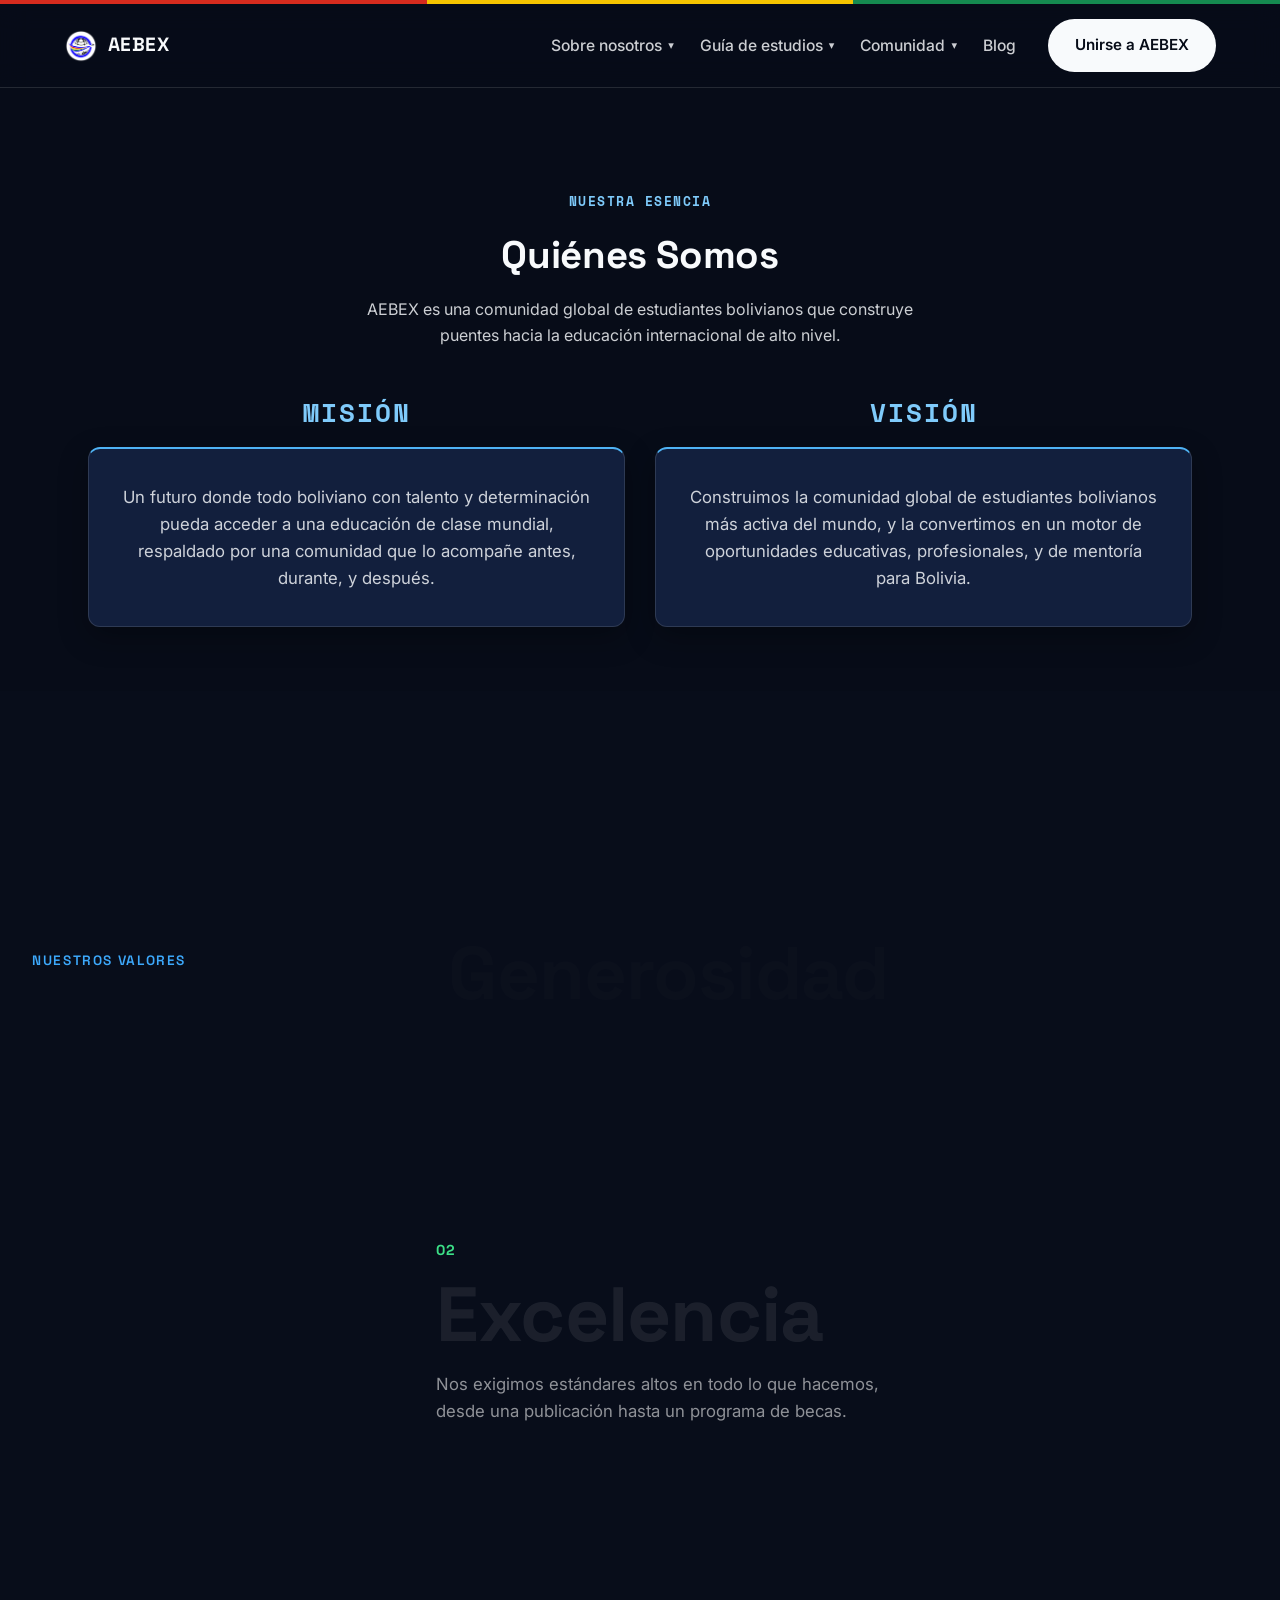
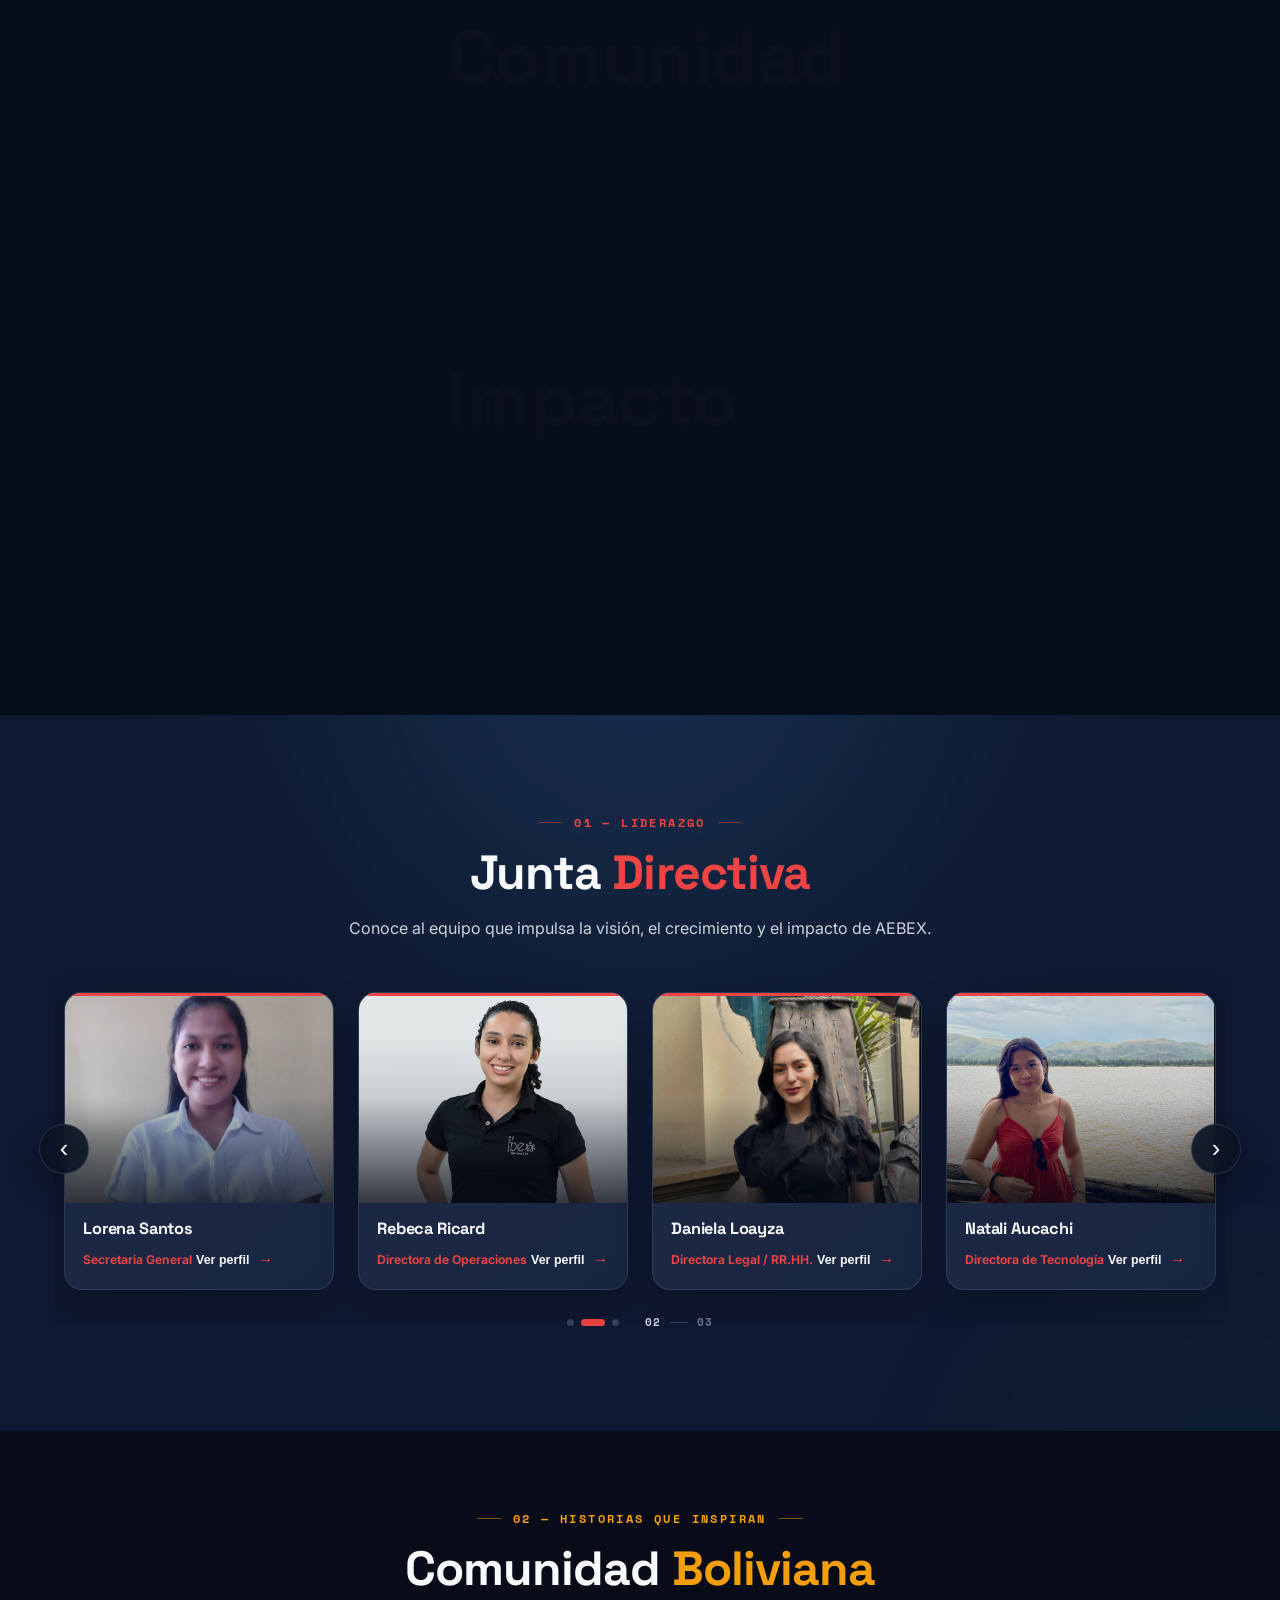
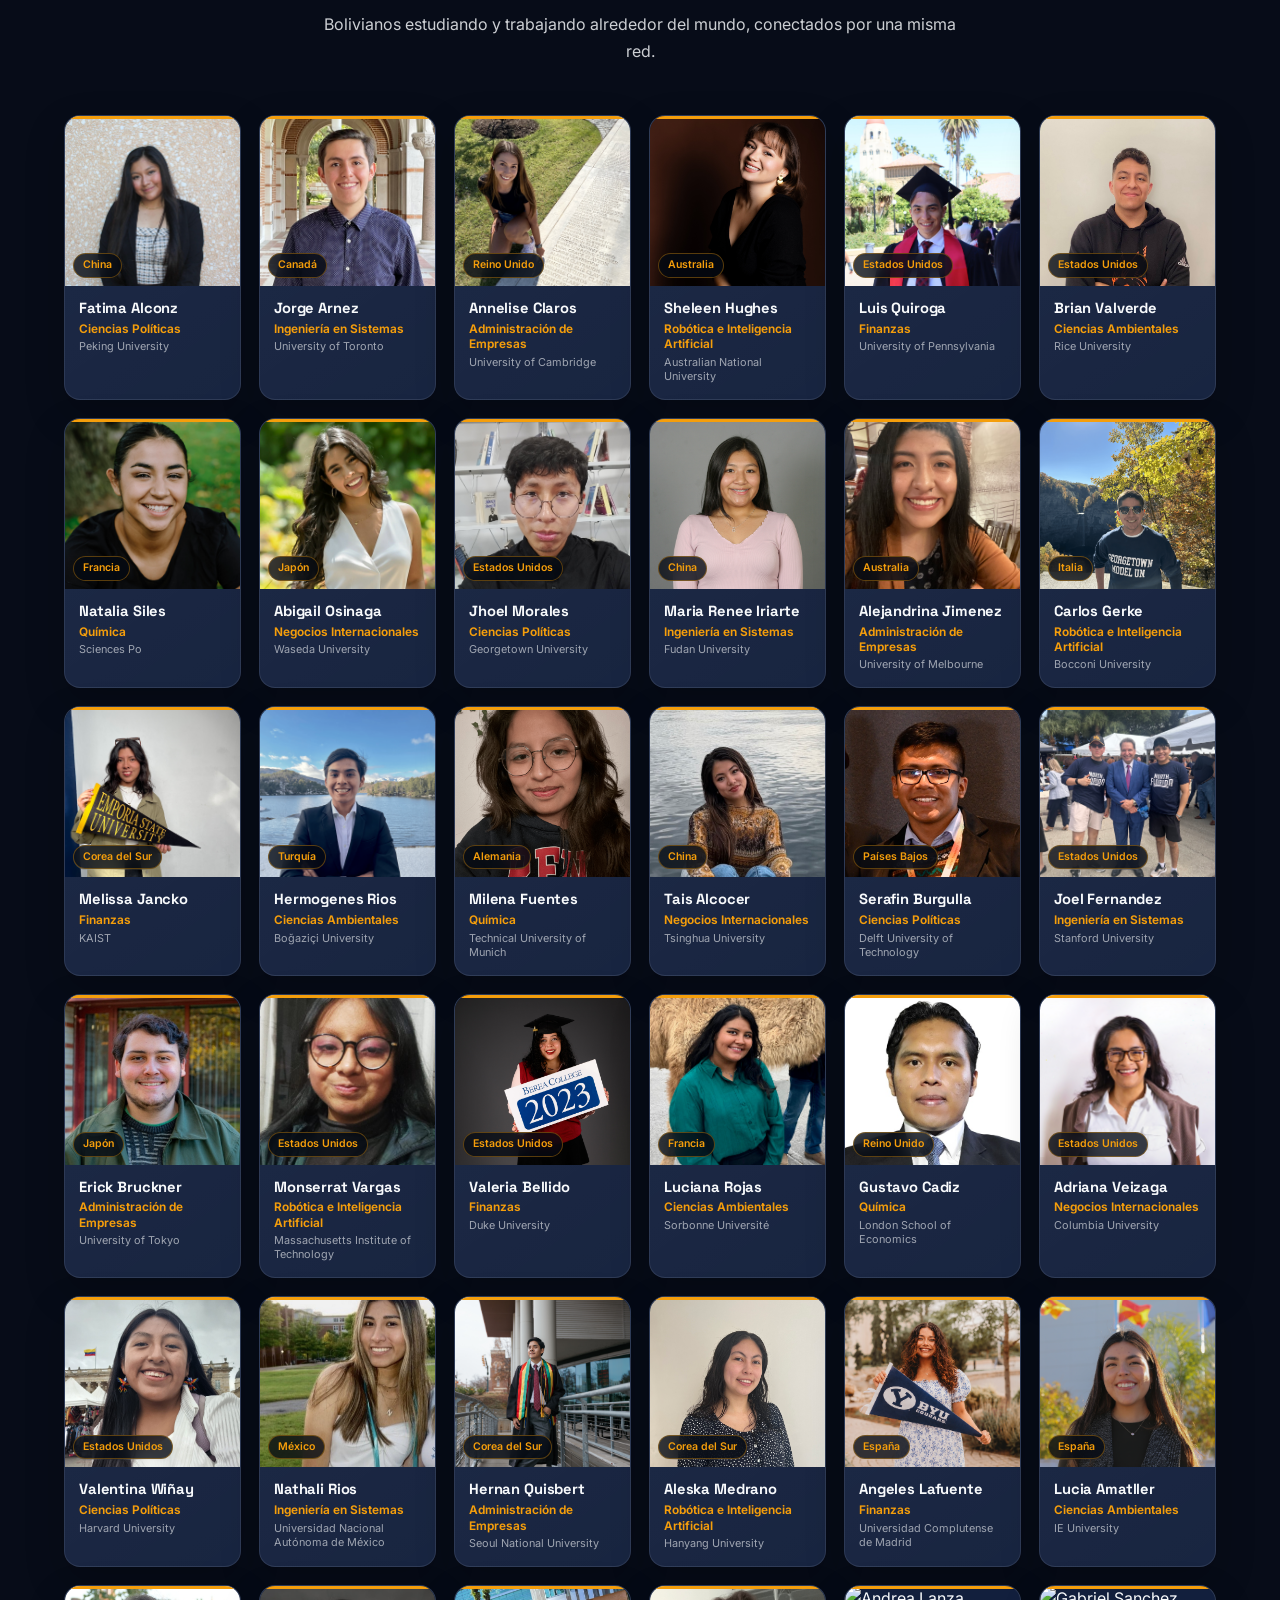
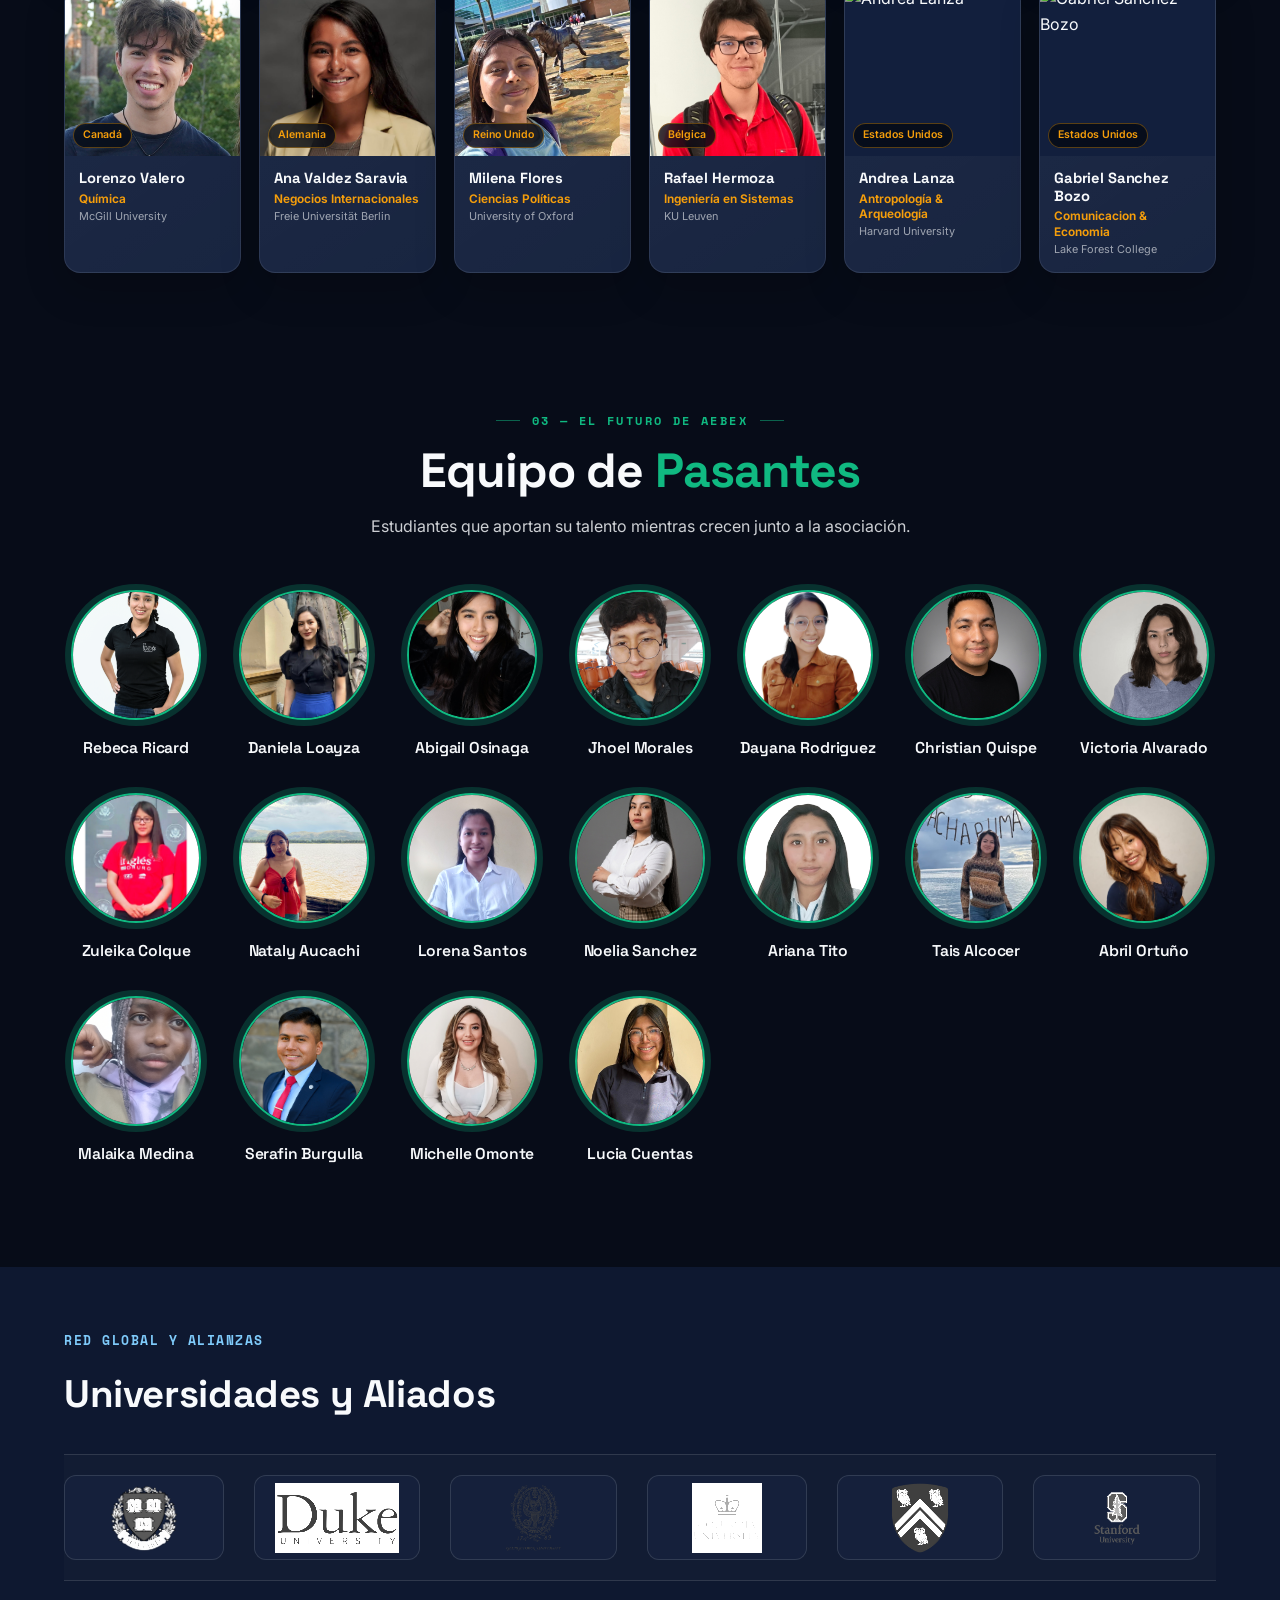
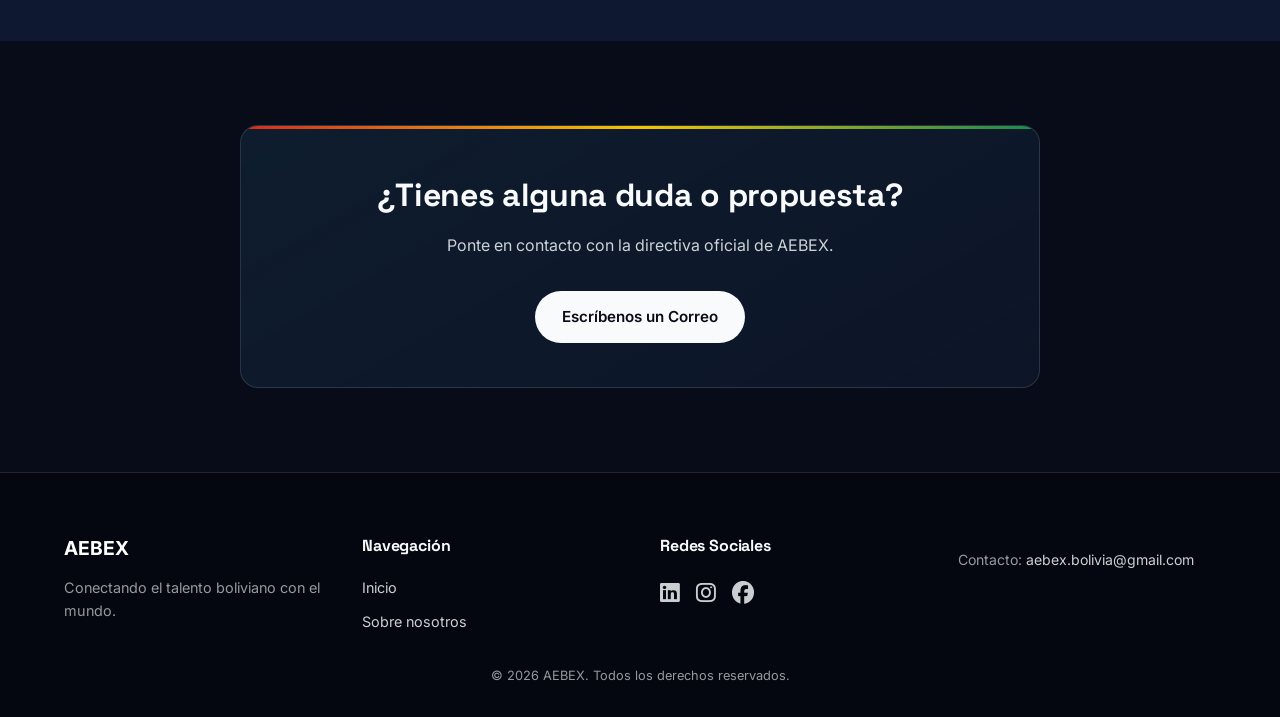
==== commit 78f3da38: "añadiendo valores" ====
--- a/about-us.html
+++ b/about-us.html
@@ -103,9 +103,7 @@
               <h2 class="mono-header">MISIÓN</h2>
               <div class="card-shape-container">
                 <p>
-                  AEBEX es una comunidad global de estudiantes bolivianos que
-                  construye puentes hacia la educación internacional, el
-                  desarrollo profesional y el impacto en Bolivia.
+                  Un futuro donde todo boliviano con talento y determinación pueda acceder a una educación de clase mundial, respaldado por una comunidad que lo acompañe antes, durante, y después.
                 </p>
               </div>
             </div>
@@ -114,9 +112,7 @@
               <h2 class="mono-header">VISIÓN</h2>
               <div class="card-shape-container">
                 <p>
-                  Formar la red de estudiantes bolivianos más activa del mundo y
-                  convertirla en un motor real de oportunidades, mentoría y
-                  acceso para futuras generaciones.
+                  Construimos la comunidad global de estudiantes bolivianos más activa del mundo, y la convertimos en un motor de oportunidades educativas, profesionales, y de mentoría para Bolivia.
                 </p>
               </div>
             </div>
@@ -125,6 +121,41 @@
      
             </div>
         </section>
+
+        <section class="values-stack" id="valores" aria-label="Nuestros valores">
+            <div class="values-stack__inner">
+                <div class="values-stack__sticky">
+                    <span class="values-stack__eyebrow">Nuestros Valores</span>
+      
+                </div>
+
+                <div class="values-stack__list">
+                    <article class="values-stack__item" data-accent="blue">
+                        <span class="values-stack__index">01</span>
+                        <h3 class="values-stack__word">Generosidad</h3>
+                        <p class="values-stack__desc">Devolvemos lo que recibimos. Cada miembro comparte su tiempo, conocimiento y red de contactos.</p>
+                    </article>
+
+      <article class="values-stack__item" data-accent="green">
+        <span class="values-stack__index">02</span>
+        <h3 class="values-stack__word">Excelencia</h3>
+        <p class="values-stack__desc">Nos exigimos estándares altos en todo lo que hacemos, desde una publicación hasta un programa de becas.</p>
+      </article>
+
+      <article class="values-stack__item" data-accent="blue">
+        <span class="values-stack__index">03</span>
+        <h3 class="values-stack__word">Comunidad</h3>
+        <p class="values-stack__desc">Somos bolivianos primero. Las barreras geográficas, socioeconómicas y culturales no nos dividen.</p>
+      </article>
+
+      <article class="values-stack__item" data-accent="green">
+        <span class="values-stack__index">04</span>
+        <h3 class="values-stack__word">Impacto</h3>
+        <p class="values-stack__desc">Medimos nuestro éxito por las vidas que transformamos, no por los números que acumulamos.</p>
+      </article>
+    </div>
+  </div>
+</section>
 
         <!-- SECCIÓN: JUNTA DIRECTIVA -->
        
--- a/styles.css
+++ b/styles.css
@@ -1955,3 +1955,167 @@
         margin-top: 12px;
     }
 }
+/* ==========================================================================
+   17. VALORES de Nuestra Comunidad
+   ========================================================================== */
+
+.values-stack {
+  position: relative;
+  background: var(--color-bg, #080D1A);
+  padding: 8rem 0;
+  overflow: hidden;
+}
+
+.values-stack__inner {
+  max-width: 1280px;
+  margin: 0 auto;
+  padding: 0 2rem;
+  display: grid;
+  grid-template-columns: 340px 1fr;
+  gap: 4rem;
+}
+
+.values-stack__sticky {
+  position: sticky;
+  top: 8rem;
+  align-self: start;
+  height: fit-content;
+}
+
+.values-stack__eyebrow {
+  display: inline-block;
+  font-family: var(--font-display, 'Poppins', sans-serif);
+  font-size: 0.85rem;
+  font-weight: 600;
+  letter-spacing: 0.12em;
+  text-transform: uppercase;
+  color: var(--color-blue, #3DA9FC);
+  margin-bottom: 1.5rem;
+}
+
+.values-stack__intro {
+  font-family: var(--font-body, 'Inter', sans-serif);
+  font-size: 1.05rem;
+  line-height: 1.6;
+  color: rgba(255, 255, 255, 0.65);
+  max-width: 280px;
+}
+
+.values-stack__list {
+  display: flex;
+  flex-direction: column;
+}
+
+.values-stack__item { 
+  min-height: 38vh;
+  display: flex;
+  flex-direction: column;
+  justify-content: center;
+  padding: 2rem 0;
+  opacity: 0.16; 
+  transform: translateY(0) scale(0.97); 
+  transition: opacity 0.6s ease, transform 0.6s ease; 
+}
+
+.values-stack__item.is-active {
+  opacity: 1;
+  transform: translateY(0) scale(1);
+}
+
+.values-stack__index {
+  display: block;
+  font-family: var(--font-display, 'Poppins', sans-serif);
+  font-size: 0.9rem;
+  font-weight: 700;
+  letter-spacing: 0.08em;
+  opacity: 0;
+  transform: translateY(8px);
+  transition: opacity 0.5s ease 0.1s, transform 0.5s ease 0.1s;
+  margin-bottom: 0.75rem;
+}
+
+.values-stack__item[data-accent="blue"] .values-stack__index { color: var(--color-blue, #3DA9FC); }
+.values-stack__item[data-accent="green"] .values-stack__index { color: var(--color-green, #3CE087); }
+.values-stack__item.is-active .values-stack__index { opacity: 1; transform: translateY(0); }
+
+.values-stack__word {
+  font-family: var(--font-display, 'Poppins', sans-serif);
+  font-weight: 700;
+  font-size: clamp(2.5rem, 6vw, 5rem);
+  line-height: 1.05;
+  color: rgba(255, 255, 255, 0.08);
+  margin: 0 0 1rem;
+  transition: color 0.6s ease;
+}
+
+.values-stack__item.is-active .values-stack__word { color: #ffffff; }
+.values-stack__item[data-accent="blue"].is-active .values-stack__word { text-shadow: 0 0 40px rgba(61, 169, 252, 0.15); }
+.values-stack__item[data-accent="green"].is-active .values-stack__word { text-shadow: 0 0 40px rgba(60, 224, 135, 0.15); }
+
+.values-stack__desc {
+  font-family: var(--font-body, 'Inter', sans-serif);
+  font-size: 1.05rem;
+  line-height: 1.6;
+  color: rgba(255, 255, 255, 0.55);
+  max-width: 480px;
+  opacity: 0;
+  transform: translateY(10px);
+  transition: opacity 0.6s ease 0.15s, transform 0.6s ease 0.15s;
+}
+
+.values-stack__item.is-active .values-stack__desc {
+  opacity: 1;
+  transform: translateY(0);
+  color: rgba(255, 255, 255, 0.75);
+}
+
+@media (max-width: 1024px) {
+  .values-stack__inner { grid-template-columns: 1fr; gap: 2.5rem; }
+  .values-stack__sticky { position: relative; top: 0; }
+}
+
+@media (max-width: 860px) {
+  .values-stack__item { min-height: 40vh; }
+}
+
+@media (max-width: 560px) {
+  .values-stack { padding: 5rem 0; }
+  .values-stack__word { font-size: clamp(2rem, 10vw, 3rem); }
+}
+
+@media (prefers-reduced-motion: reduce) {
+  .values-stack__item,
+  .values-stack__index,
+  .values-stack__word,
+  .values-stack__desc {
+    transition: none !important;
+  }
+  .values-stack__item { opacity: 1; transform: none; }
+  .values-stack__word { color: rgba(255, 255, 255, 0.85); }
+  .values-stack__index,
+  .values-stack__desc { opacity: 1; transform: none; }
+}
+/* para dispositivos moviles */
+@media (max-width: 768px) { 
+  .values-stack__item { 
+    min-height: 25vh;
+    padding: 1.5rem 0;
+  }
+}
+/* para una tablet */
+@media (max-width: 1024px) { 
+  .values-stack__inner { 
+    grid-template-columns: 1fr; 
+    gap: 2.5rem; 
+  }
+
+  .values-stack__sticky { 
+    position: relative; 
+    top: 0; 
+  }
+
+  .values-stack__item {
+    min-height: 32vh;
+    padding: 1.75rem 0;
+  }
+}
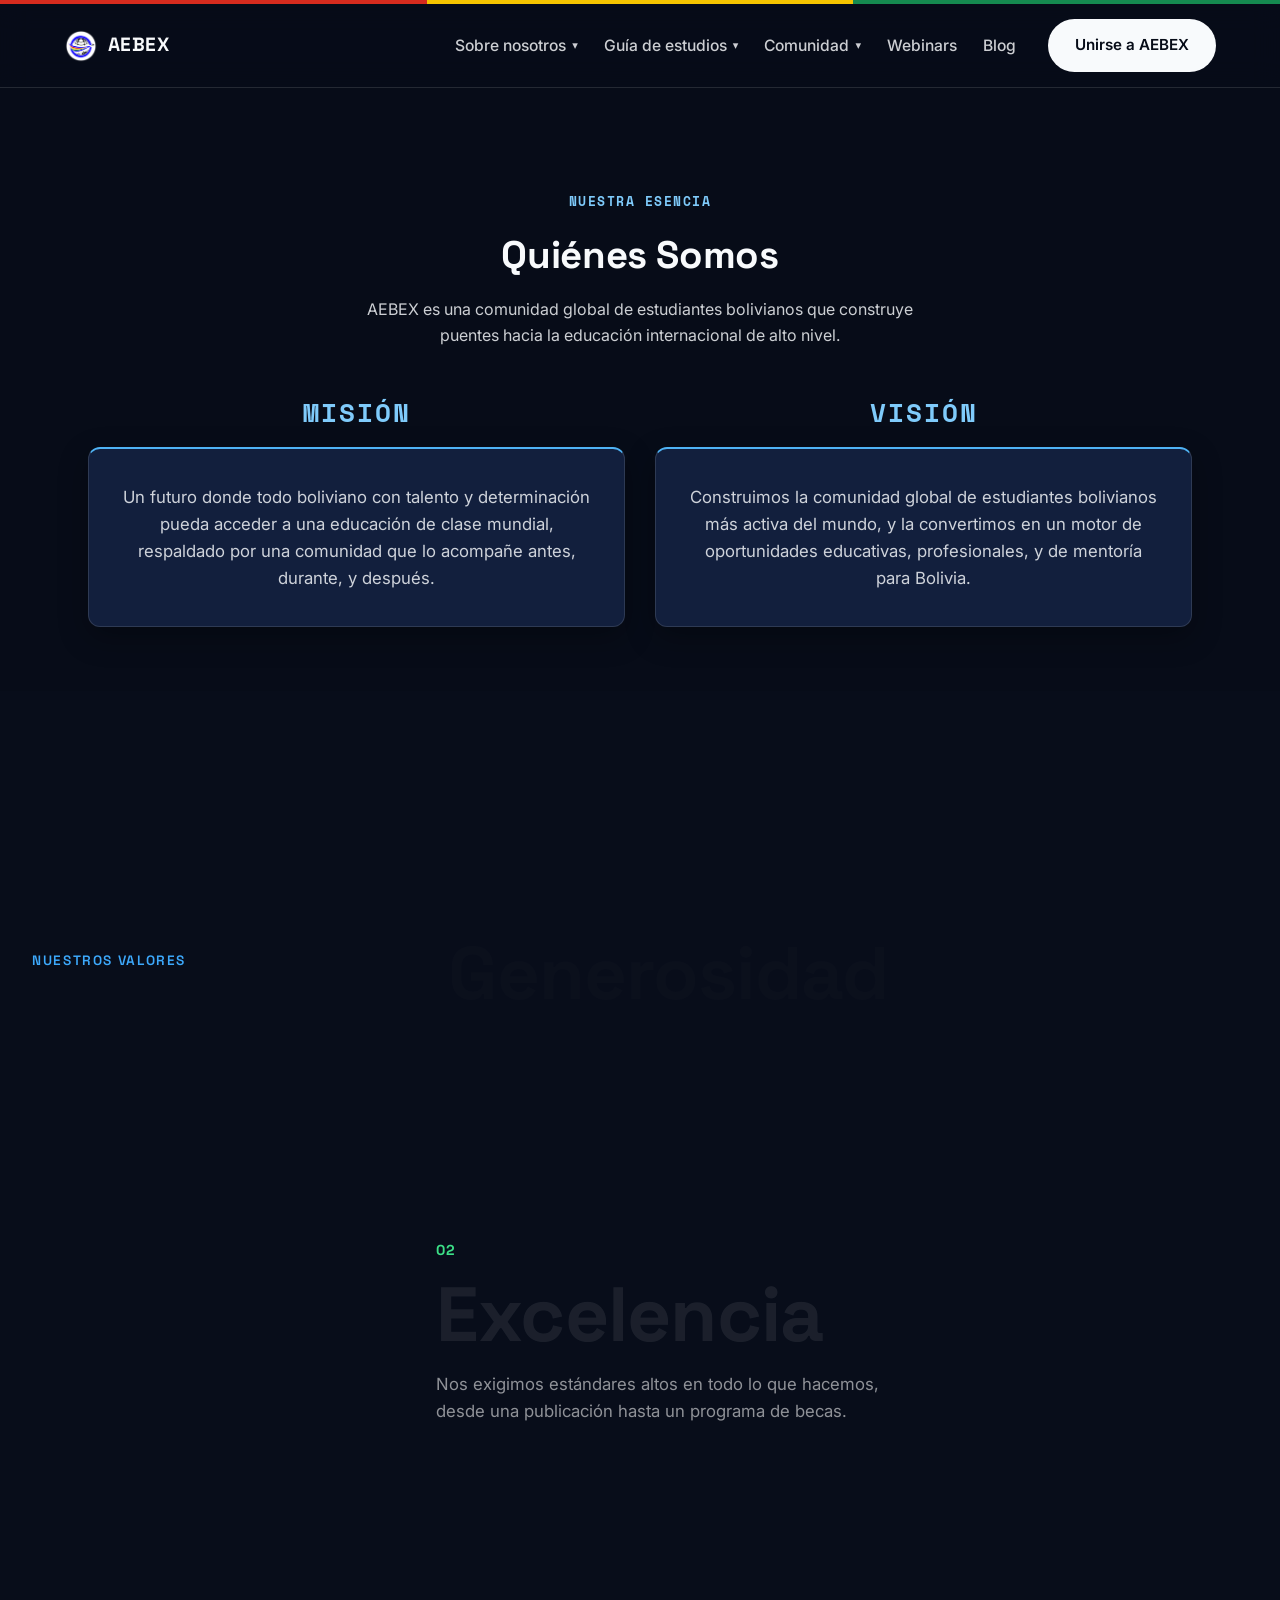
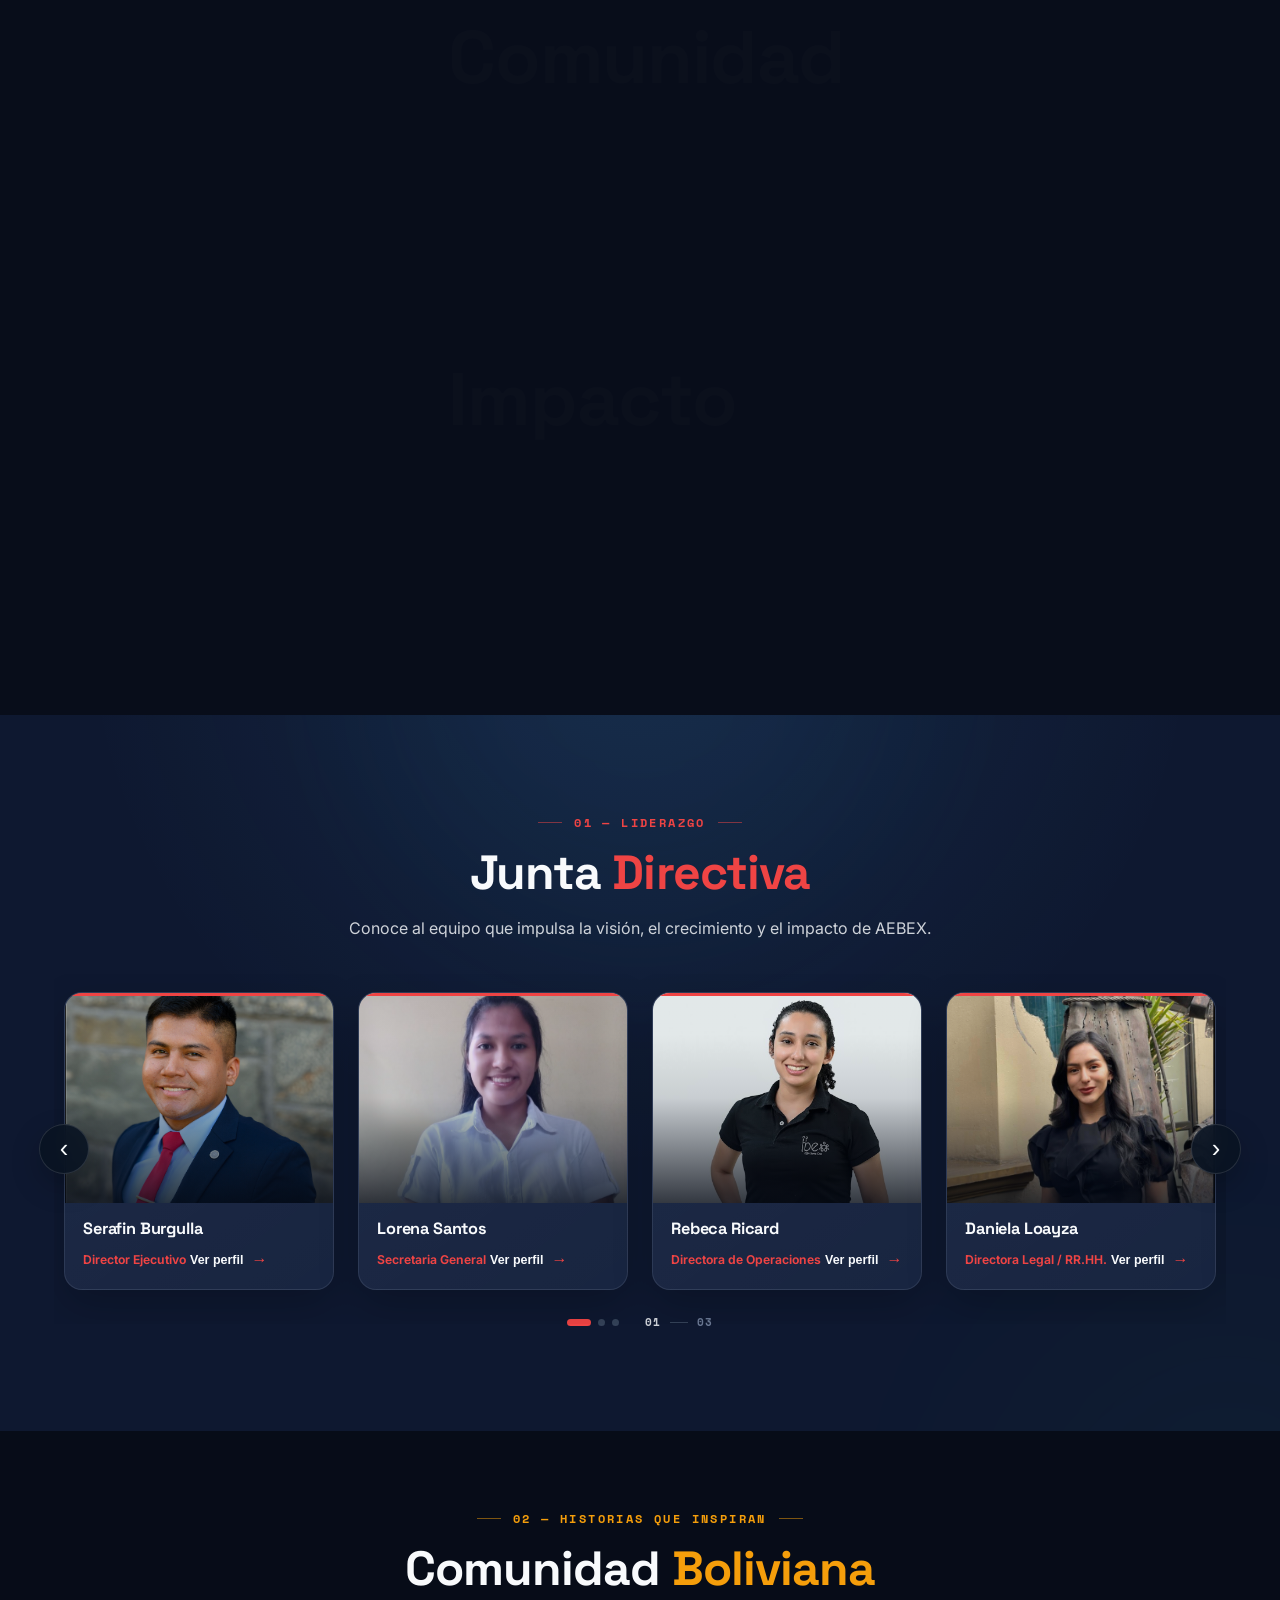
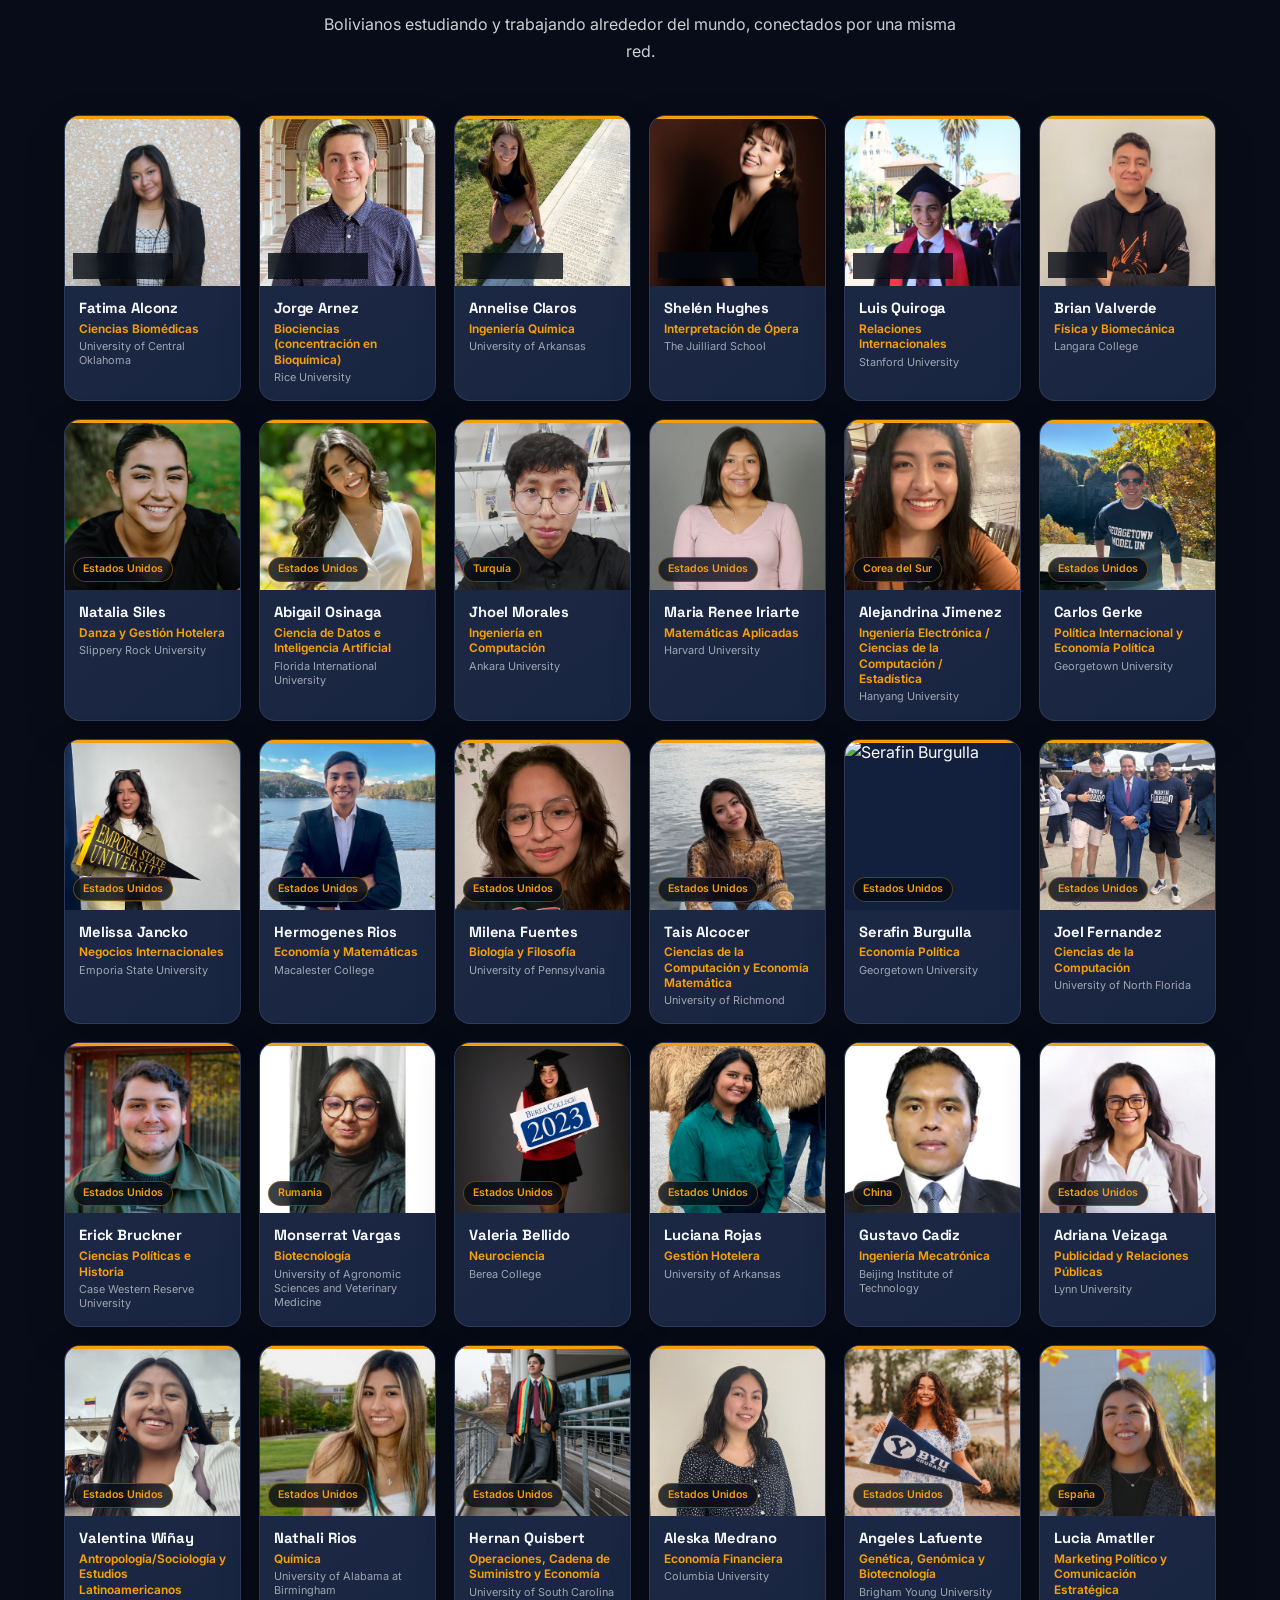
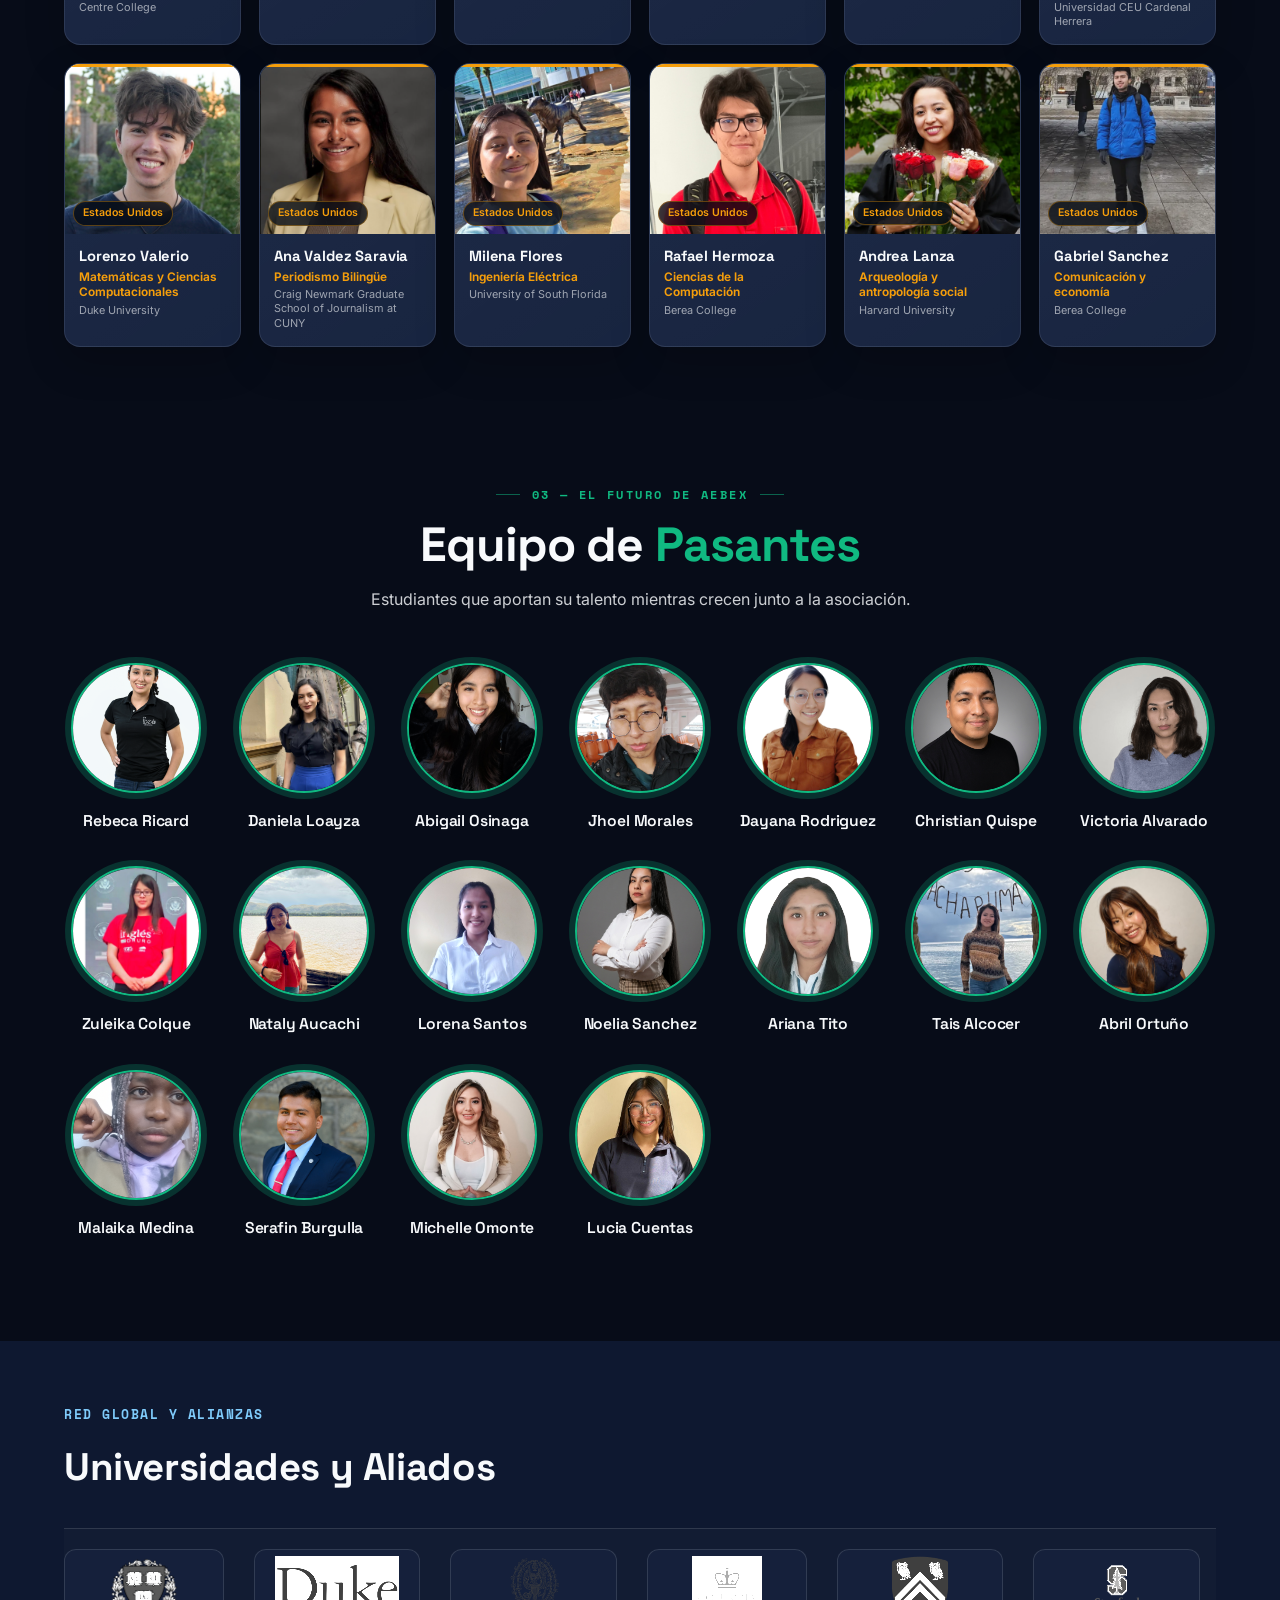
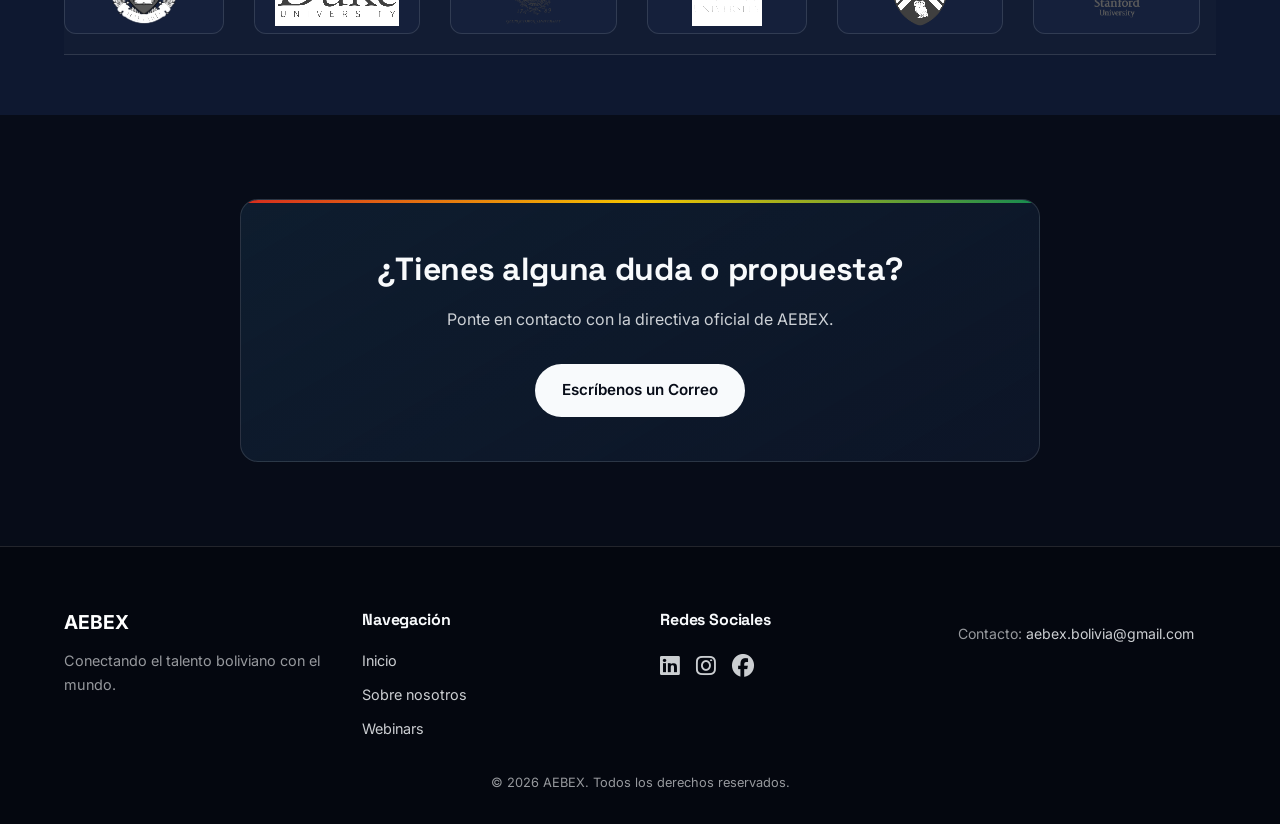
==== commit 3467bbc1: "Creacion de Webinars en el header" ====
--- a/about-us.html
+++ b/about-us.html
@@ -76,6 +76,8 @@
               </ul>
             </li>
 
+            <li><a href="webinars.html">Webinars</a></li>
+
             <li><a href="index.html#blog">Blog</a></li>
           </ul>
 
@@ -411,6 +413,7 @@
                 <ul>
                     <li><a href="index.html">Inicio</a></li>
                     <li><a href="about-us.html">Sobre nosotros</a></li>
+                    <li><a href="webinars.html">Webinars</a></li>
                 </ul>
             </div>
             <div class="footer-social">
--- a/styles.css
+++ b/styles.css
@@ -2118,4 +2118,117 @@
     min-height: 32vh;
     padding: 1.75rem 0;
   }
+}
+
+/* --- WEBINAR part --- */
+.forum-intro {
+  background: var(--color-bg, #080D1A);
+  padding: 6rem 2rem 3rem;
+}
+
+.forum-intro__inner {
+  max-width: 900px;
+  margin: 0 auto;
+}
+
+.forum-intro__index {
+  display: block;
+  font-family: var(--font-display, 'Poppins', sans-serif);
+  font-weight: 700;
+  font-size: 1rem;
+  letter-spacing: 0.08em;
+  color: var(--color-blue, #3DA9FC);
+  margin-bottom: 0.75rem;
+}
+
+.forum-intro__title {
+  font-family: var(--font-display, 'Poppins', sans-serif);
+  font-weight: 700;
+  font-size: clamp(1.8rem, 4vw, 2.75rem);
+  color: #ffffff;
+  margin: 0 0 1.25rem;
+}
+
+.forum-intro__text {
+  font-family: var(--font-body, 'Inter', sans-serif);
+  font-size: 1.15rem;
+  line-height: 1.65;
+  color: rgba(255, 255, 255, 0.7);
+  max-width: 720px;
+}
+
+.forum-intro__text .text-accent {
+  color: var(--color-blue, #3DA9FC);
+  font-weight: 600;
+}
+
+/* --- Grid --- */
+.webinars-grid {
+  background: var(--color-bg, #080D1A);
+  padding: 2rem 2rem 7rem;
+}
+
+.webinars-grid__inner {
+  max-width: 1280px;
+  margin: 0 auto;
+  display: grid;
+  grid-template-columns: repeat(3, 1fr);
+  gap: 2rem;
+}
+
+.webinar-card {
+  position: relative;
+  display: block;
+  border-radius: 14px;
+  overflow: hidden;
+  aspect-ratio: 4 / 5;
+  background: rgba(255, 255, 255, 0.04);
+  border: 1px solid rgba(255, 255, 255, 0.08);
+  transition: transform 0.35s ease, box-shadow 0.35s ease;
+}
+
+.webinar-card:hover {
+  transform: translateY(-6px);
+  box-shadow: 0 20px 40px rgba(61, 169, 252, 0.15);
+}
+
+.webinar-card__img {
+  width: 100%;
+  height: 100%;
+  object-fit: cover;
+  display: block;
+  transition: transform 0.5s ease;
+}
+
+.webinar-card:hover .webinar-card__img {
+  transform: scale(1.05);
+}
+
+.webinar-card__overlay {
+  position: absolute;
+  inset: auto 0 0 0;
+  padding: 1.25rem 1.5rem;
+  font-family: var(--font-display, 'Poppins', sans-serif);
+  font-weight: 600;
+  font-size: 0.95rem;
+  color: #ffffff;
+  background: linear-gradient(to top, rgba(8, 13, 26, 0.95), rgba(8, 13, 26, 0));
+  opacity: 0;
+  transform: translateY(8px);
+  transition: opacity 0.35s ease, transform 0.35s ease;
+}
+
+.webinar-card:hover .webinar-card__overlay {
+  opacity: 1;
+  transform: translateY(0);
+}
+
+@media (max-width: 900px) {
+  .webinars-grid__inner { grid-template-columns: repeat(2, 1fr); }
+}
+
+@media (max-width: 600px) {
+  .webinars-grid__inner { grid-template-columns: 1fr; }
+  .forum-intro { padding: 4rem 1.5rem 2rem; }
+  .webinars-grid { padding: 1.5rem 1.5rem 4rem; }
 }
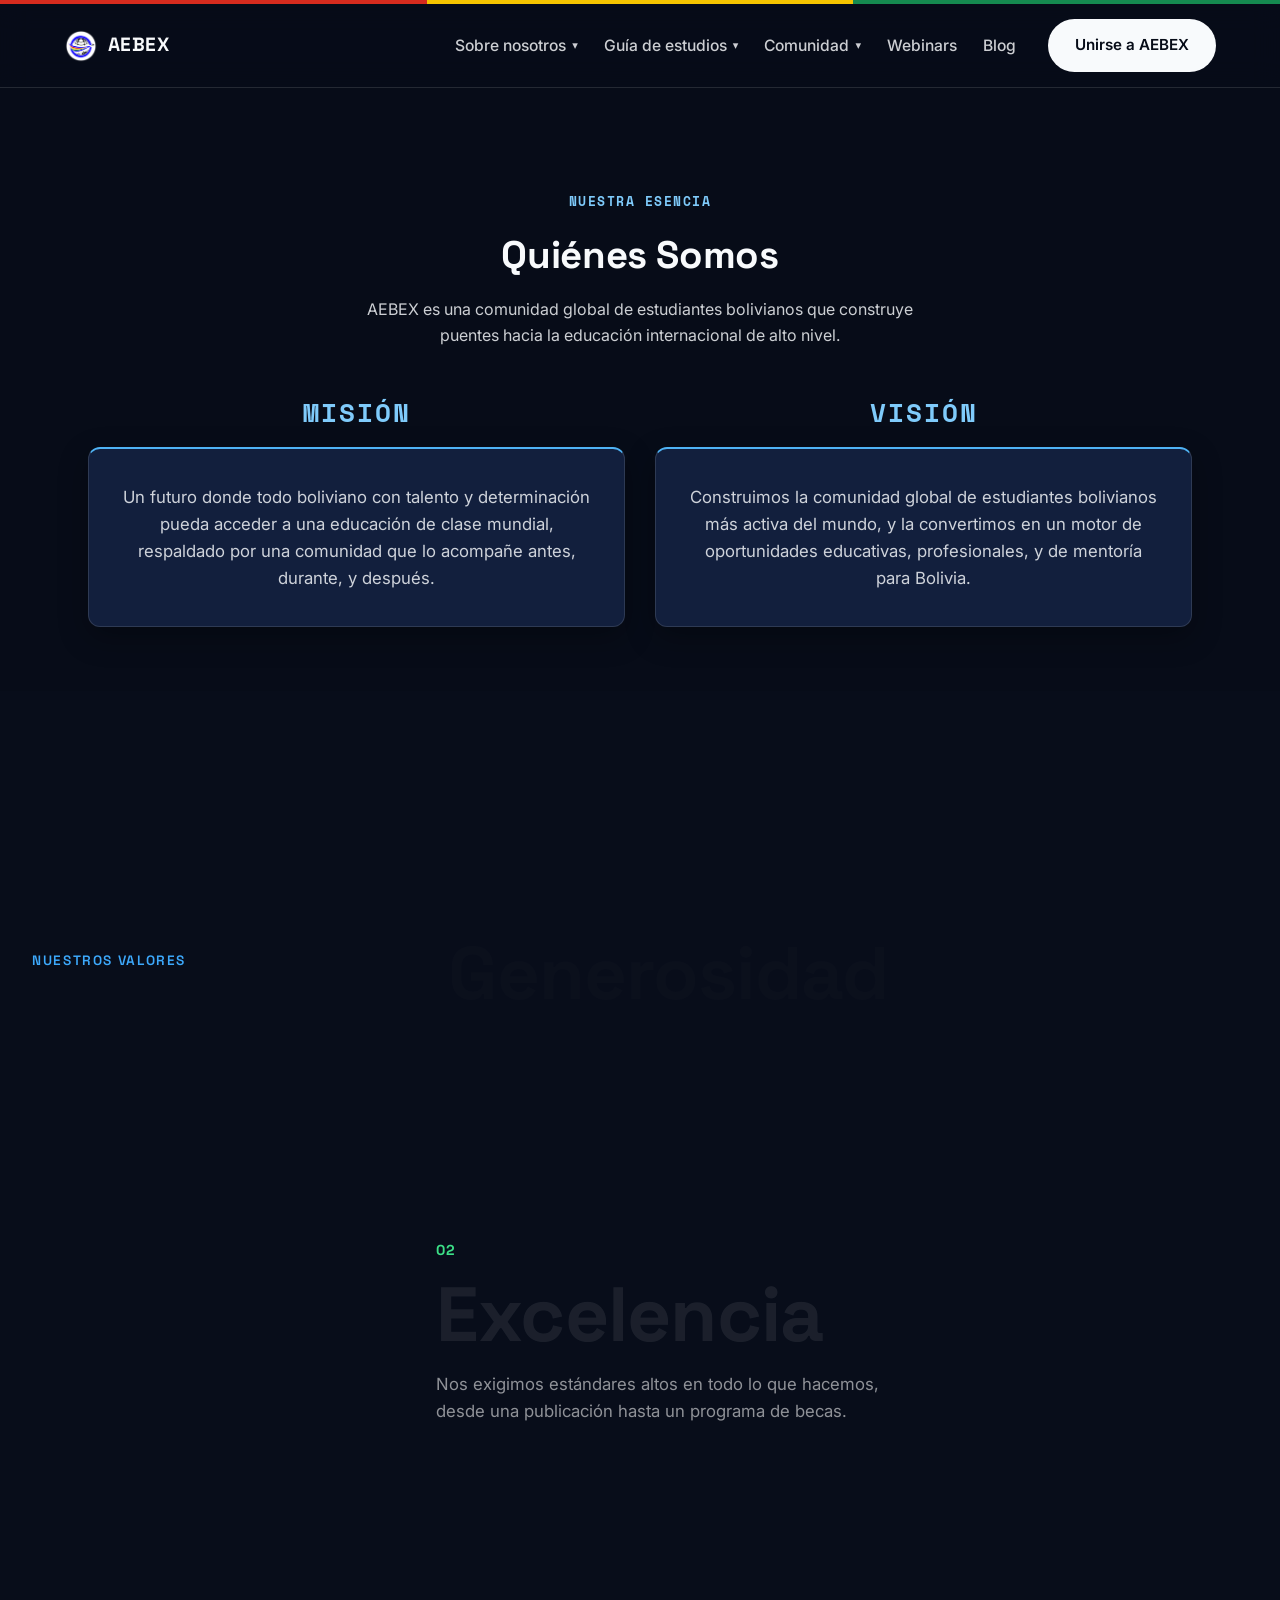
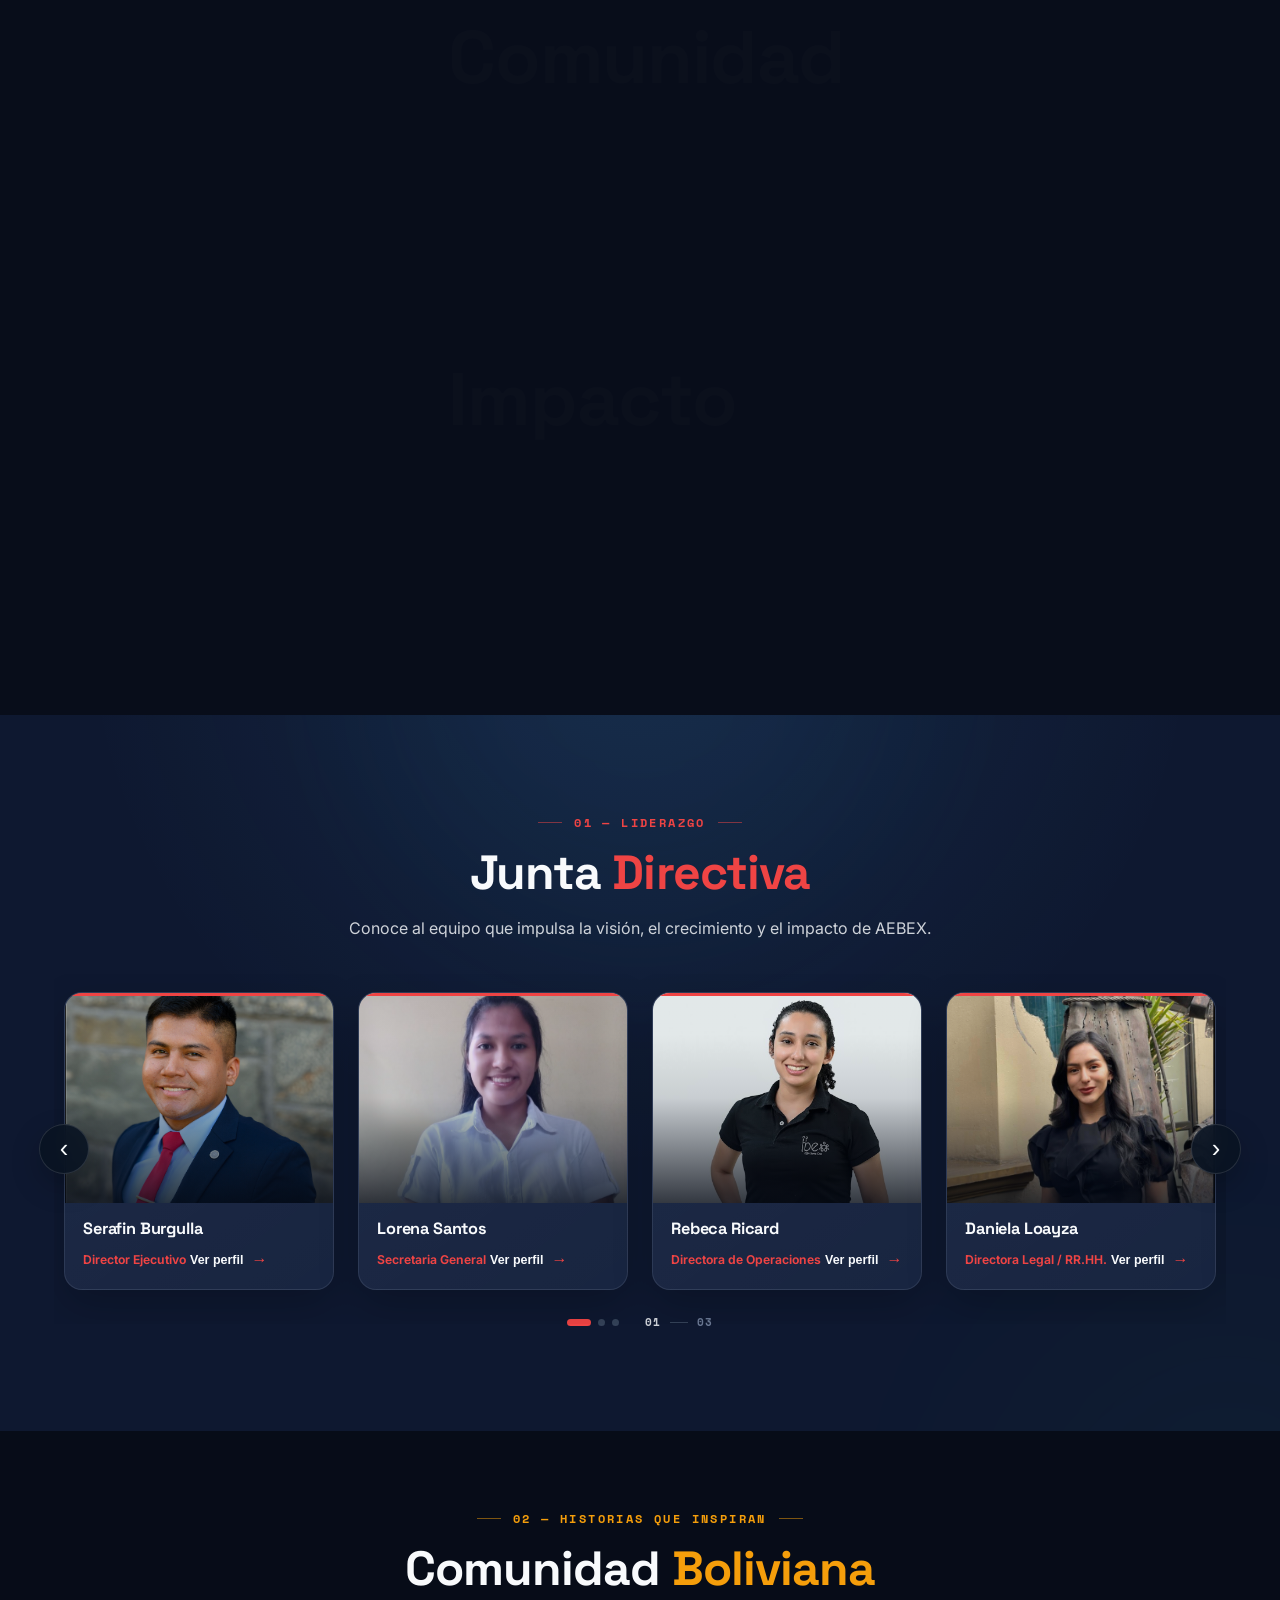
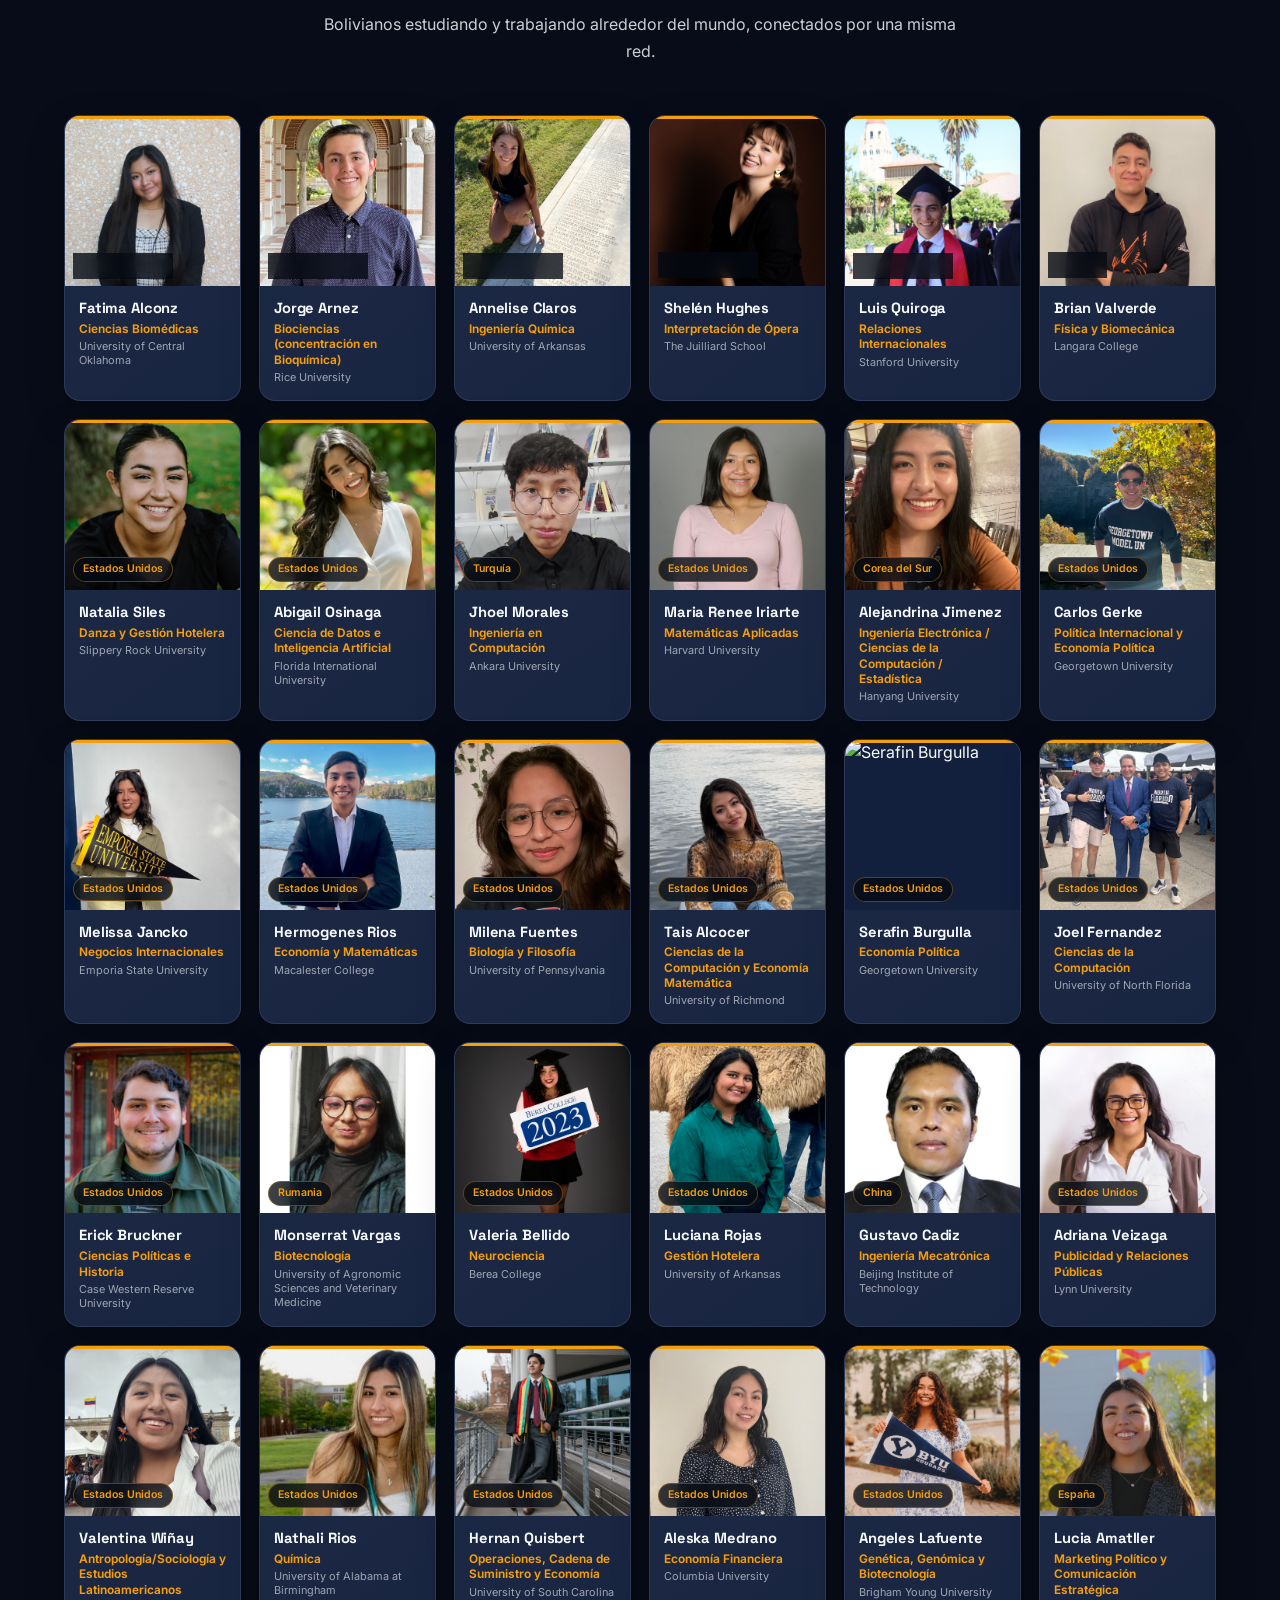
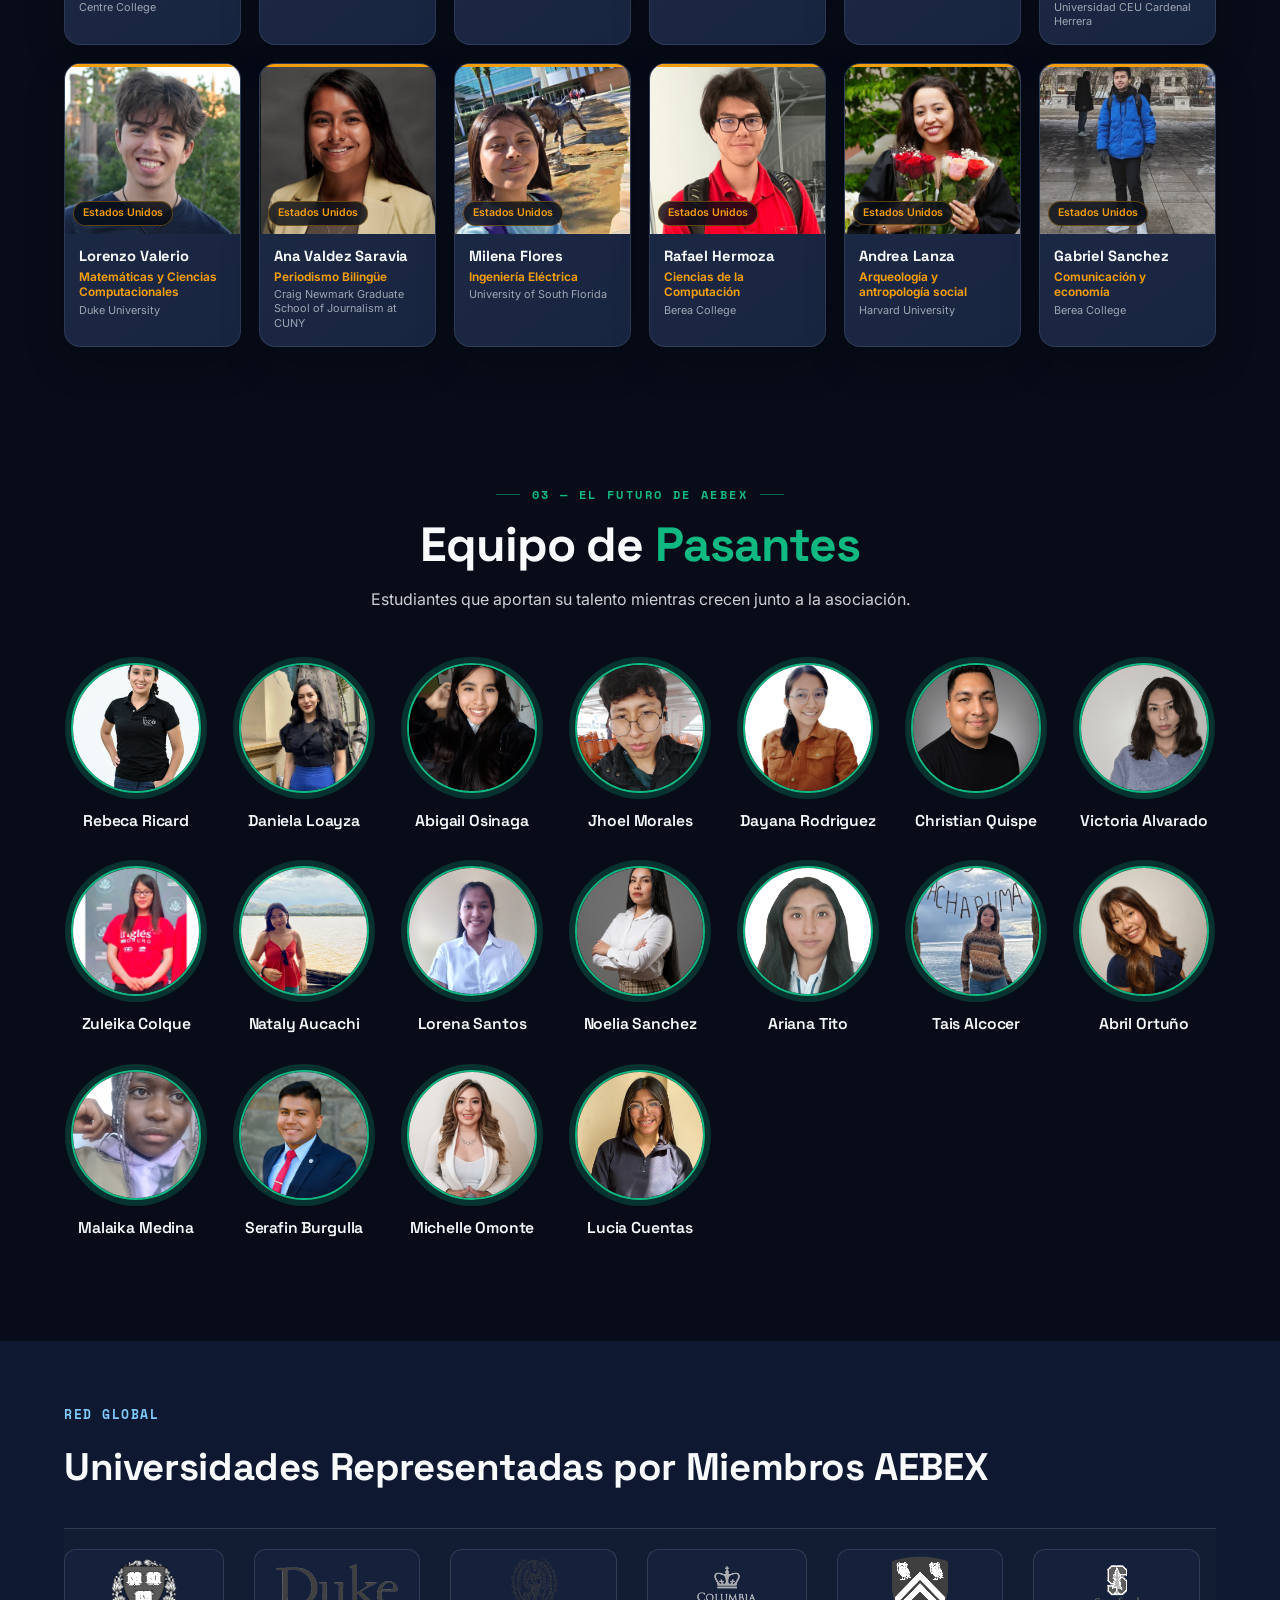
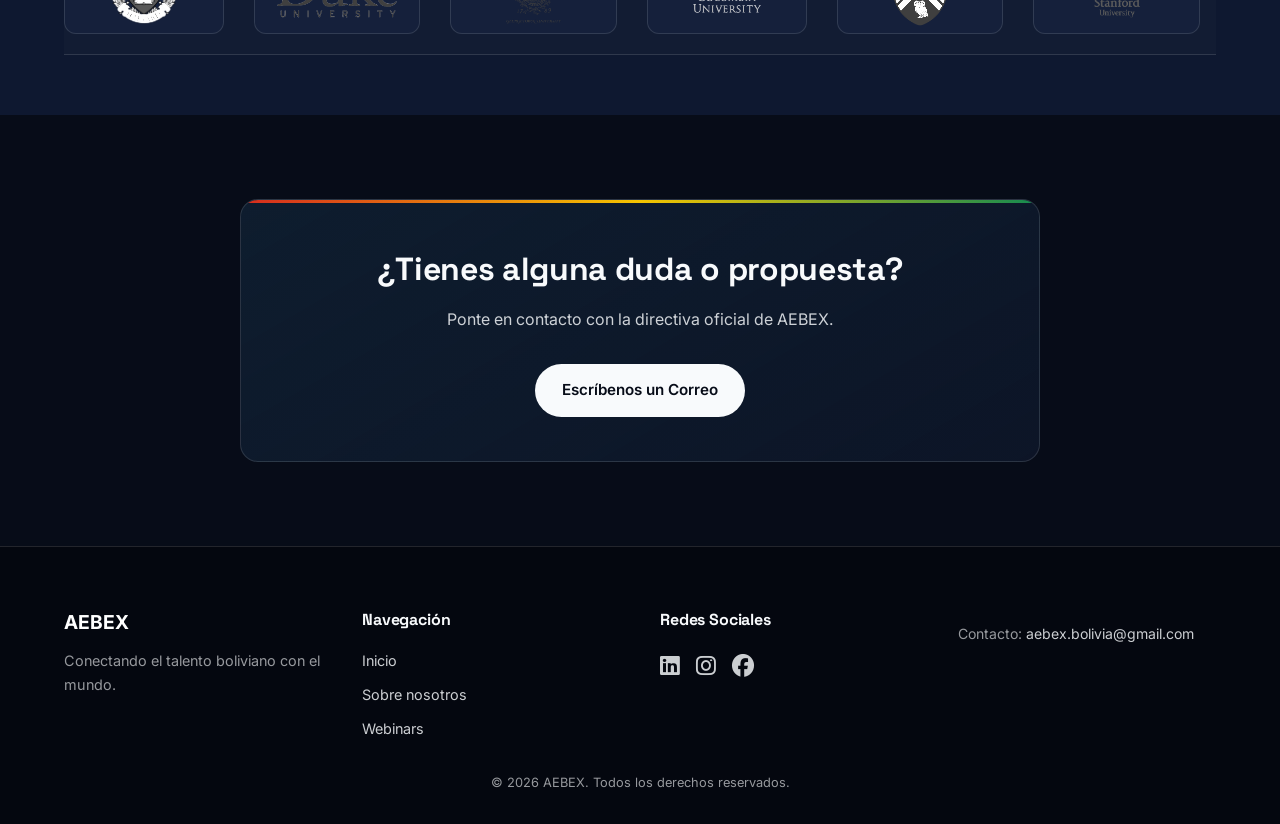
==== commit 66963ca5: "añadir a aebex forum" ====
--- a/about-us.html
+++ b/about-us.html
@@ -379,8 +379,8 @@
         <!-- SECCIÓN: CARRUSEL AUTOMÁTICO DE UNIVERSIDADES Y ALIANZAS -->
         <section id="aliados" class="guide-section" style="padding: 60px 0; overflow: hidden;">
             <div class="container center">
-                <span class="badge-blue">Red Global y Alianzas</span>
-                <h2 class="section-title" style="margin-bottom: 30px;">Universidades y Aliados</h2>
+                <span class="badge-blue">Red Global</span>
+                <h2 class="section-title" style="margin-bottom: 30px;">Universidades Representadas por Miembros AEBEX</h2>
                 
                 <div class="infinite-carousel">
                     <div class="carousel-track" id="infiniteTrack">
--- a/styles.css
+++ b/styles.css
@@ -629,14 +629,8 @@
 
 .profile-image {
     position: relative;
-    height: 220px;
+    aspect-ratio: 1 / 1;
     background: var(--bg-elevated);
-}
-
-.profile-image img {
-    width: 100%;
-    height: 100%;
-    object-fit: cover;
 }
 
 .country-tag {
@@ -672,6 +666,9 @@
     color: var(--color-text-subtle);
     font-style: italic;
 }
+
+
+
 
 /* ==========================================================================
    8. GUÍA DE ESTUDIOS (PESTAÑAS / TABS INTERACTIVAS)
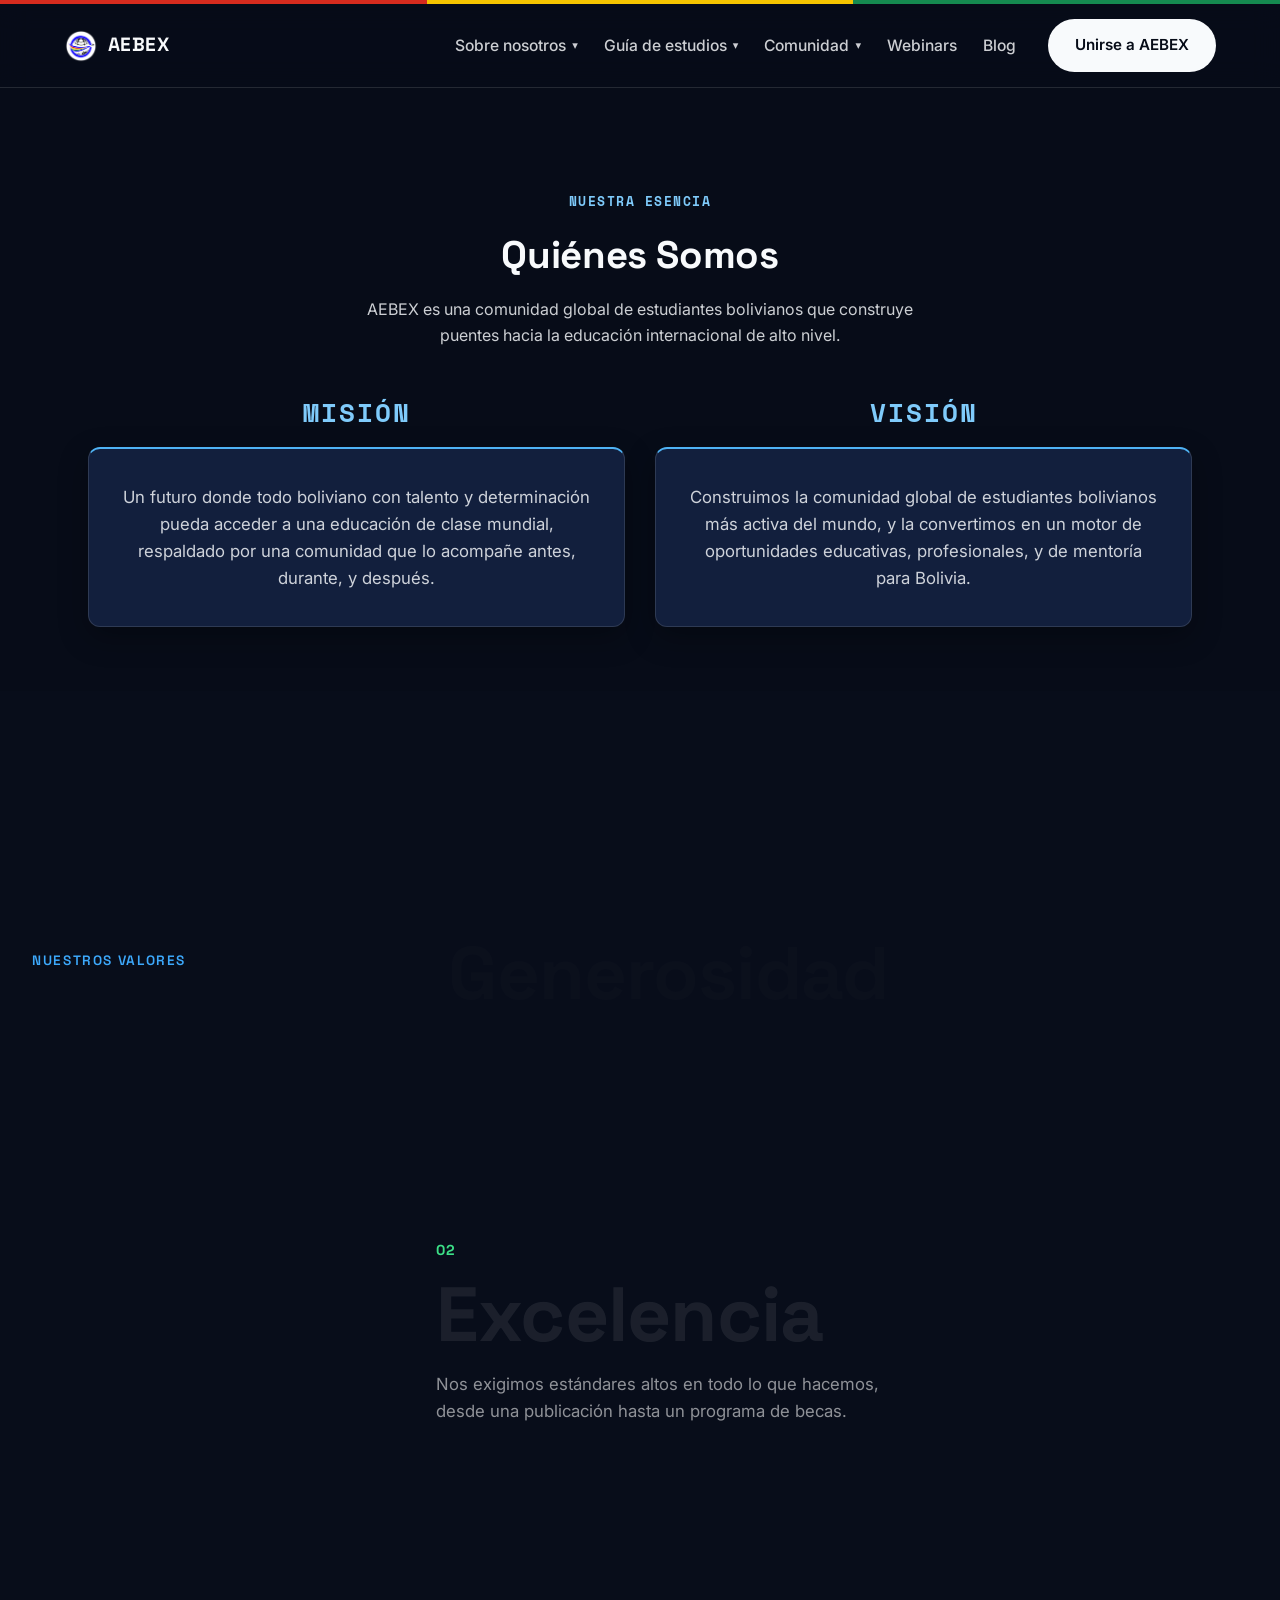
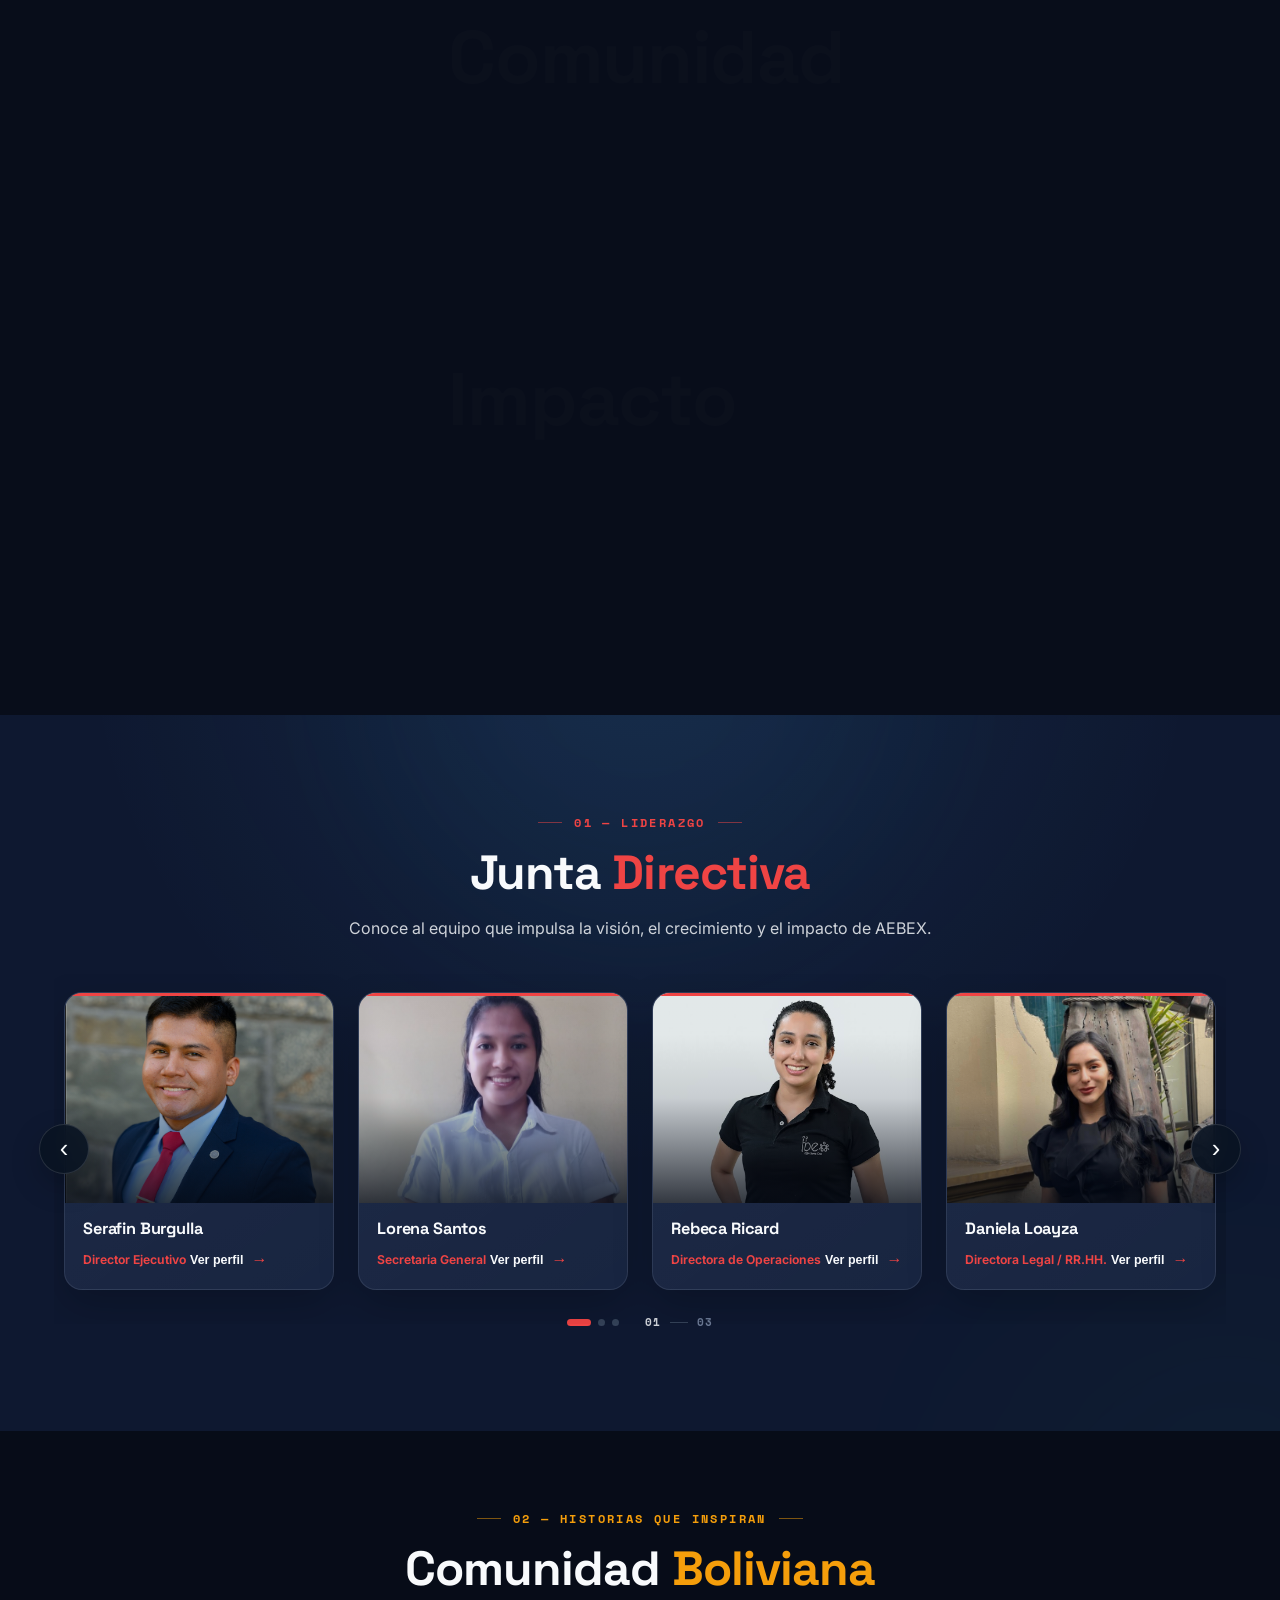
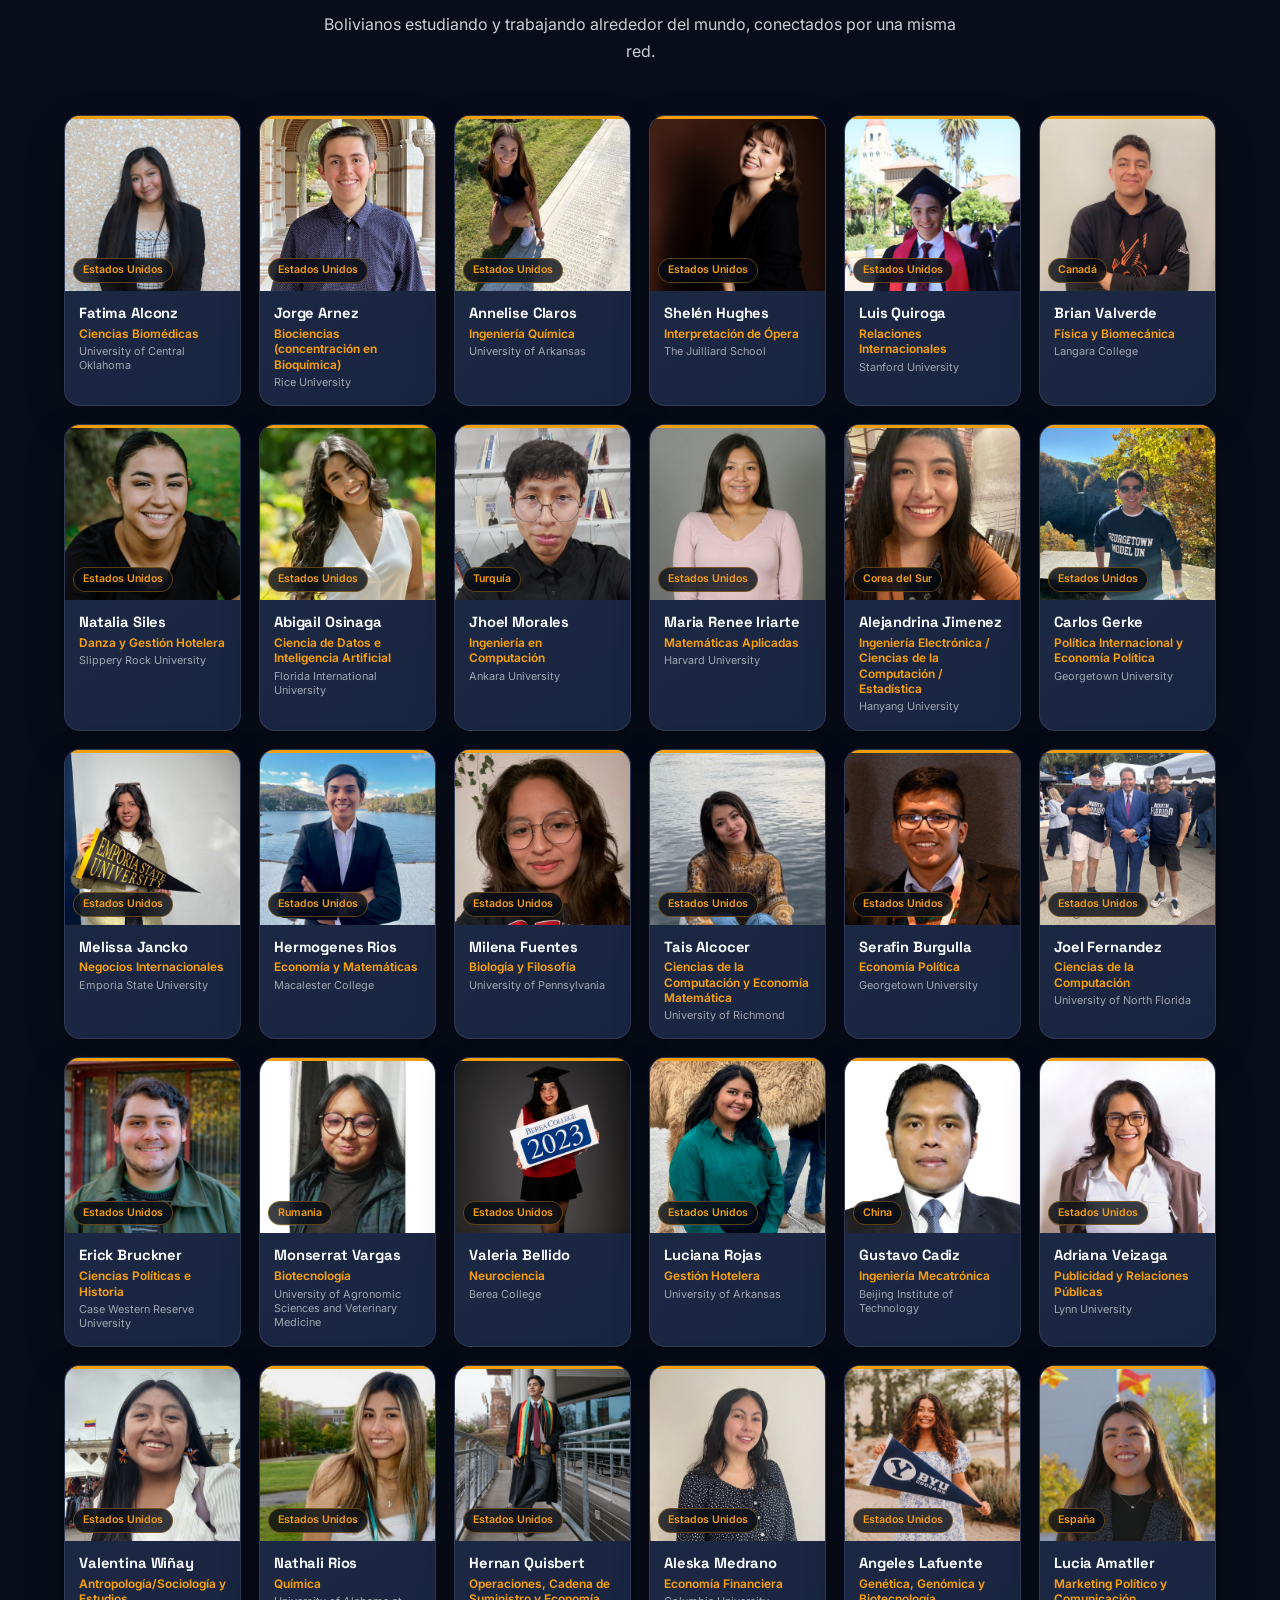
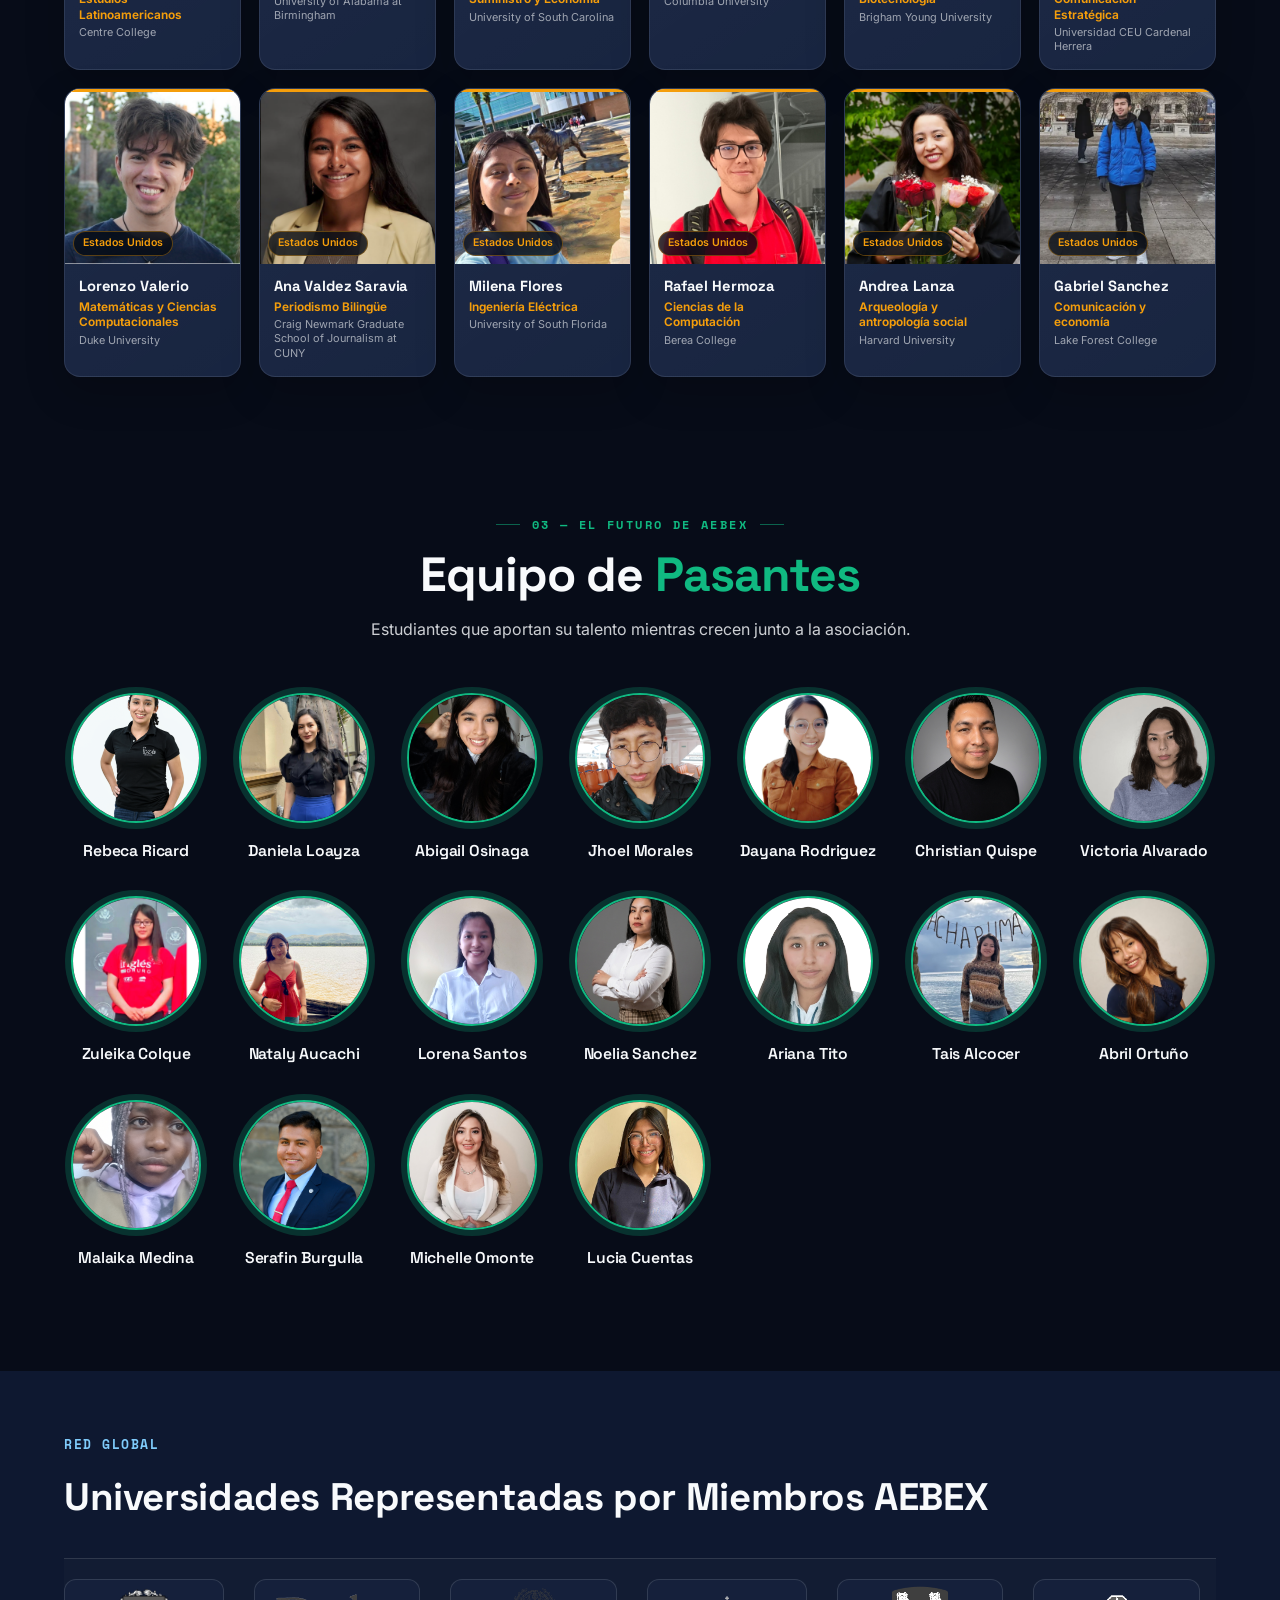
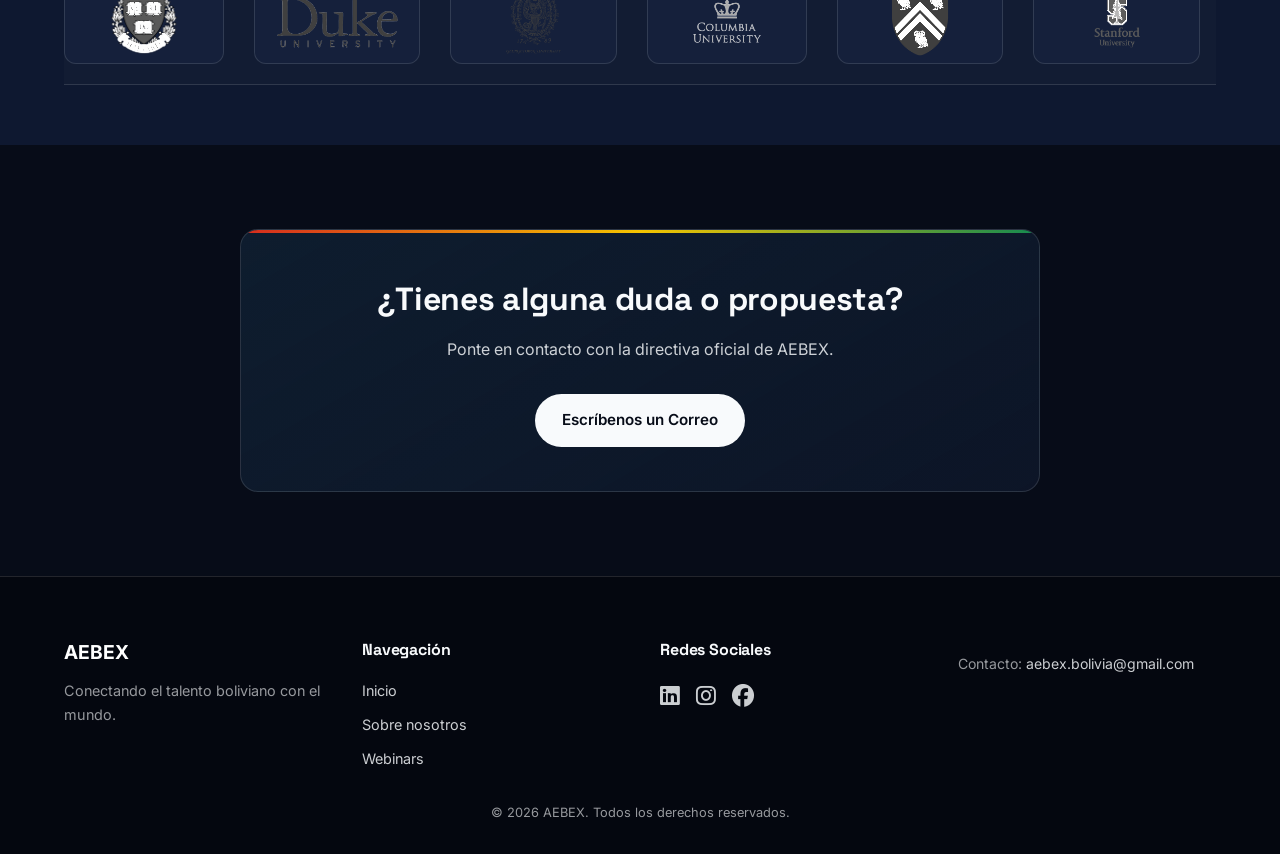
==== commit 1bce99b0: "agregar logo en pestaña y arreglar fotos" ====
--- a/about-us.html
+++ b/about-us.html
@@ -20,6 +20,8 @@
       rel="stylesheet"
       href="https://cdn.jsdelivr.net/npm/jsvectormap/dist/css/jsvectormap.min.css"
     />
+    <!--esto es para el logo AEBEX en la web-->
+    <link rel="icon" type="image/png" href="assets/logo.png">
 </head>
 <body>
     <div class="tricolor-bar" aria-hidden="true"></div>
--- a/styles.css
+++ b/styles.css
@@ -4,7 +4,7 @@
    ========================================================================== */
 
 :root {
-    /* --- Fondo (azul noche, se mantiene como base pedida) --- */
+    /*Fondo (azul noche, se mantiene como base pedida)*/
     --bg-primary: #070C18;
     --bg-secondary: #0E1830;
     --bg-elevated: #121F3D;
@@ -16,7 +16,7 @@
     --color-text-subtle: rgba(248, 250, 252, 0.82);
     --color-text-muted: rgba(248, 250, 252, 0.60);
 
-    /* --- Acento principal: celeste (visible sobre el navy, antes era casi invisible) --- */
+    /* --- Acento principal: celeste --- */
     --accent-blue: #4FB3F5;
     --accent-blue-strong: #7FCBFB;
     --accent-blue-hover: #38BDF8;
@@ -25,7 +25,7 @@
     --border-subtle: rgba(255, 255, 255, 0.12);
     --border-strong: rgba(255, 255, 255, 0.22);
 
-    /* --- Identidad boliviana: usar con intención, no decorativamente --- */
+    /* --- Identidad boliviana:--- */
     --bolivia-red: #D52B1E;
     --bolivia-yellow: #F5C400;
     --bolivia-green: #158A50;
@@ -863,8 +863,9 @@
 
 .two-col-layout {
     display: grid;
-    grid-template-columns: repeat(auto-fit, minmax(280px, 1fr));
+    grid-template-columns: 1fr 1fr;
     gap: 40px;
+    align-items: start;
 }
 
 .sub-section-title {
@@ -881,6 +882,8 @@
     border-radius: var(--radius-md);
     margin-bottom: 16px;
     border: 1px solid var(--border-subtle);
+    text-decoration: none;
+    color: inherit;
 }
 
 .event-date {
@@ -1711,14 +1714,17 @@
 
 .community-card-image {
     position: relative;
-    height: 170px;
+    aspect-ratio: 1 / 1;
+    overflow: hidden;
     background: var(--bg-elevated);
 }
-
+ 
 .community-card-image img {
     width: 100%;
     height: 100%;
     object-fit: cover;
+    object-position: center top;
+    display: block;
 }
 
 .country-chip {
